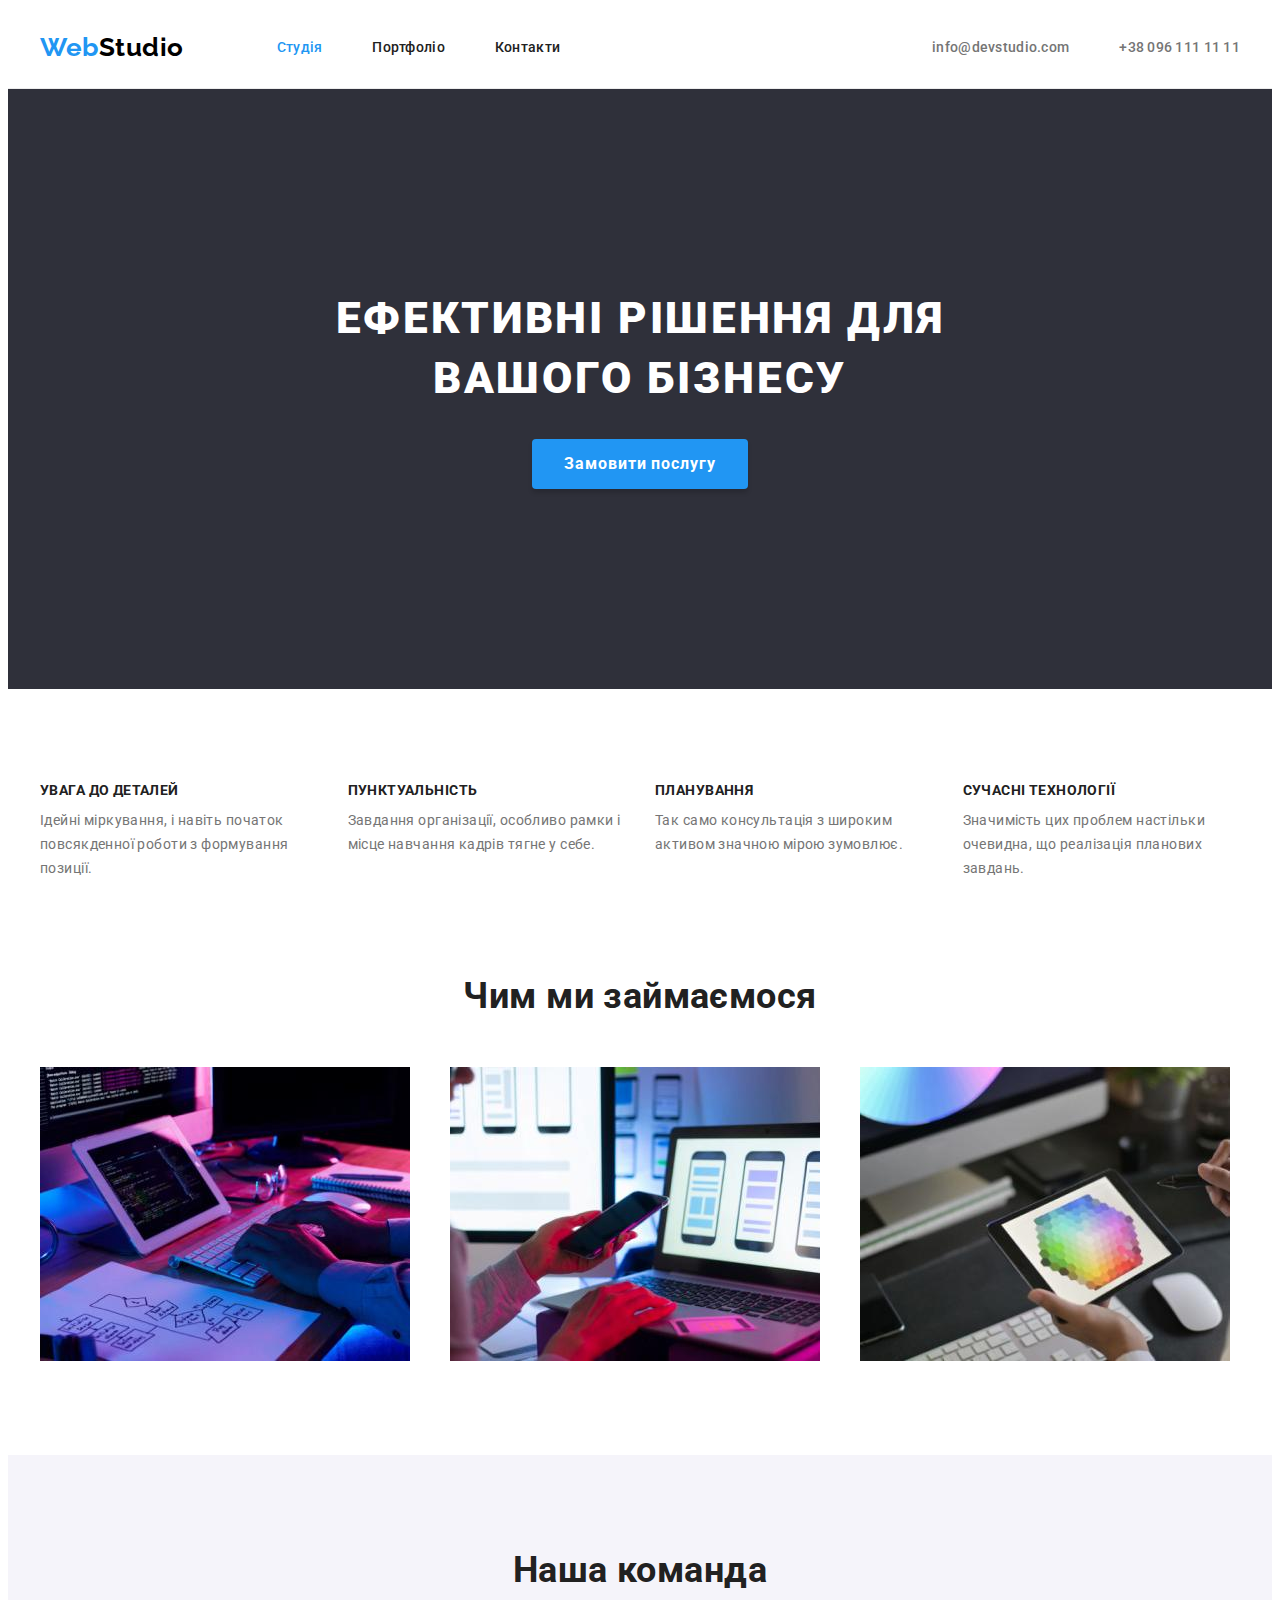
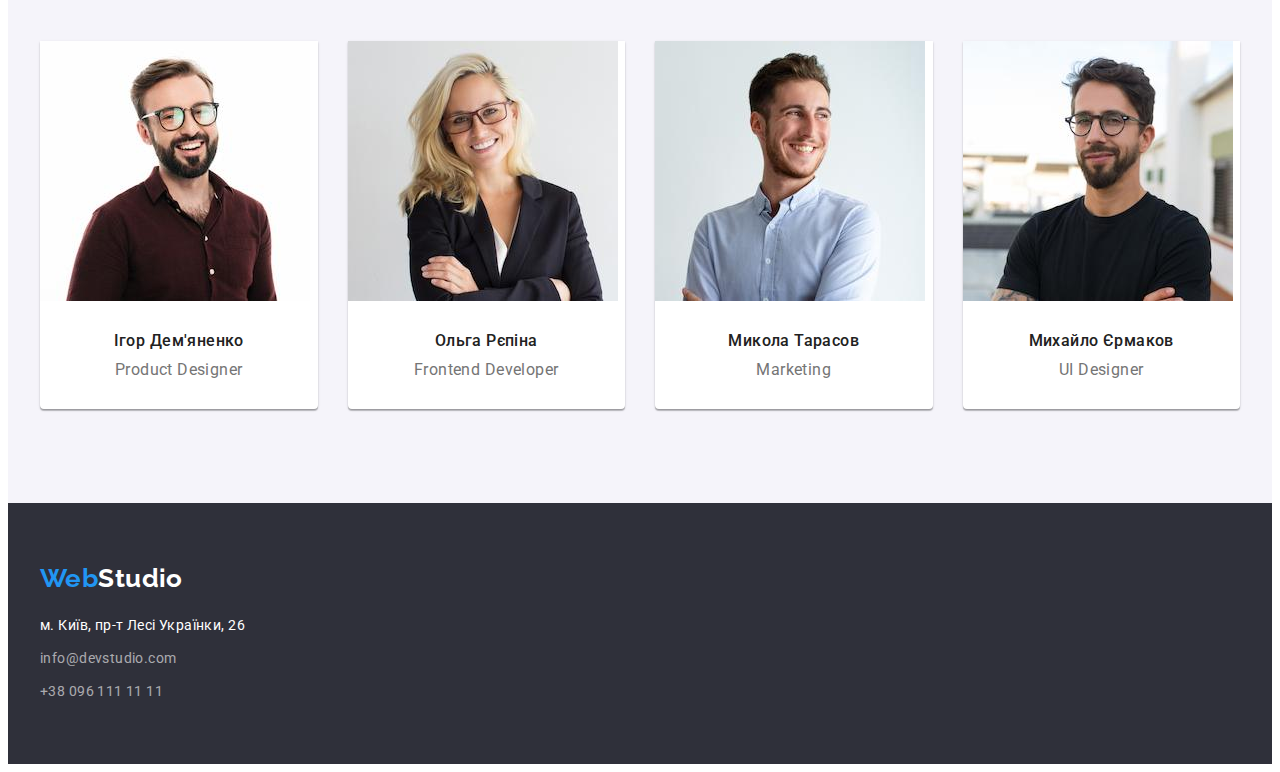
==== index.html @ b6e06bf9 "copy of hw-03" ====
<!DOCTYPE html>
<html lang="uk">
  <!-- МЕТАДАННІ -->
  <head>
    <meta charset="UTF-8" />
    <meta http-equiv="X-UA-Compatible" content="IE=edge" />
    <meta name="viewport" content="width=device-width, initial-scale=1.0" />
    <title lang="en">Webstudio</title>
    <link rel="preconnect" href="https://fonts.googleapis.com" />
    <link rel="preconnect" href="https://fonts.gstatic.com" crossorigin />
    <link
      href="https://fonts.googleapis.com/css2?family=Raleway:wght@700&family=Roboto:wght@400;500;700;900&display=swap"
      rel="stylesheet"
    />
    <link
      rel="stylesheet"
      href="https://cdnjs.cloudflare.com/ajax/libs/modern-normalize/1.1.0/modern-normalize.min.css"
      integrity="sha512-wpPYUAdjBVSE4KJnH1VR1HeZfpl1ub8YT/NKx4PuQ5NmX2tKuGu6U/JRp5y+Y8XG2tV+wKQpNHVUX03MfMFn9Q=="
      crossorigin="anonymous"
      referrerpolicy="no-referrer"
    />

    <link rel="stylesheet" href="./css/style.css" />
  </head>
  <!-- ТЕЛО -->
  <body>
    <!-- ШАПКА САЙТУ -->
    <header class="page-header">
      <!-- НАВИГАЦИЯ САЙТУ -->
      <div class="container box">
        <nav class="nav">
          <a href="./index.html" lang="en" class="link nav-logo"
            ><span class="accent">Web</span>Studio</a
          >
          <ul class="nav-link">
            <li class="item">
              <a href="./index.html" class="link nav-studio current">Студія</a>
            </li>
            <li class="item">
              <a href="./portfolio.html" class="link nav-portfolio"
                >Портфоліо</a
              >
            </li>
            <li class="item">
              <a href="#" class="link nav-contacts">Контакти</a>
            </li>
          </ul>
        </nav>
        <!--КОНТАКТИ-->
        <ul class="header-contacts">
          <li class="item">
            <a
              href="mailto:info@devstudio.com"
              lang="en"
              class="link header-mail"
              >info@devstudio.com</a
            >
          </li>
          <li class="item">
            <a href="tel:+380961111111" class="link header-tel"
              >+38 096 111 11 11</a
            >
          </li>
        </ul>
      </div>
    </header>
    <!-- MAIN -->
    <main class="mine-page">
      <!-- BANNER -->
      <section class="hero">
        <div class="container">
          <h1 class="banner-title">
            Ефективні рішення для <br />
            вашого бізнесу
          </h1>
          <button type="button" class="banner-button">Замовити послугу</button>
        </div>
      </section>

      <!-- ОСОБЛИВОСТІ -->
      <section class="key-features section">
        <!-- temporarily hidden -->

        <div class="container">
          <h2 class="visually-hidden">Особливості</h2>
          <ul class="list">
            <li class="key-features-list">
              <h3 class="key-features-titles">УВАГА ДО ДЕТАЛЕЙ</h3>
              <p class="key-features-text">
                Ідейні міркування, і навіть початок повсякденної роботи з
                формування позиції.
              </p>
            </li>
            <li class="key-features-list">
              <h3 class="key-features-titles">ПУНКТУАЛЬНІСТЬ</h3>
              <p class="key-features-text">
                Завдання організації, особливо рамки і місце навчання кадрів
                тягне у себе.
              </p>
            </li>
            <li class="key-features-list">
              <h3 class="key-features-titles">ПЛАНУВАННЯ</h3>
              <p class="key-features-text">
                Так само консультація з широким активом значною мірою зумовлює.
              </p>
            </li>
            <li class="key-features-list">
              <h3 class="key-features-titles">СУЧАСНІ ТЕХНОЛОГІЇ</h3>
              <p class="key-features-text">
                Значимість цих проблем настільки очевидна, що реалізація
                планових завдань.
              </p>
            </li>
          </ul>
        </div>
      </section>
      <!-- ЧТО ДЕЛАЕМ -->
      <section class="we-do">
        <div class="container">
          <h2 class="we-do-title">Чим ми займаємося</h2>
          <ul class="list">
            <li class="we-do-list">
              <img
                class="image"
                src="./img/service-web-development.jpg"
                alt="Продукція сайтов"
                width="370"
                height="294"
              />
            </li>
            <li class="we-do-list">
              <img
                class="image"
                src="./img/service-Adaptive-layout.jpg"
                alt="Адаптивна верстка"
                width="370"
                height="294"
              />
            </li>
            <li class="we-do-list">
              <img
                class="image"
                src="./img/service-design-solutions.jpg"
                alt="Дизанерські рішення"
                width="370"
                height="294"
              />
            </li>
          </ul>
        </div>
      </section>

      <!-- НАША КОМАНДА -->

      <section class="section our-team">
        <div class="container">
          <h2 class="our-team-title">Наша команда</h2>
          <ul class="members">
            <li class="list">
              <img
                class="image"
                src="./img/team-product-designer.jpg"
                alt="Дизайнер продукту"
                width="270"
                height="260"
              />
              <div class="description-image">
                <h3 class="employee-name">Ігор Дем'яненко</h3>
                <p lang="en" class="position">Product Designer</p>
              </div>
            </li>
            <li class="list">
              <img
                class="image"
                src="./img/team-frontend-developer.jpg"
                alt="Розробник інтерфейсу"
                width="270"
                height="260"
              />
              <div class="description-image">
                <h3 class="employee-name">Ольга Рєпіна</h3>
                <p lang="en" class="position">Frontend Developer</p>
              </div>
            </li>
            <li class="list">
              <img
                class="image"
                src="./img/team-marketing.jpg"
                alt="Маркетолог"
                width="270"
                height="260"
              />
              <div class="description-image">
                <h3 class="employee-name">Микола Тарасов</h3>
                <p lang="en" class="position">Marketing</p>
              </div>
            </li>
            <li class="list">
              <img
                class="image"
                src="./img/team-ui-designer.jpg"
                alt="Дизайнер інтерфейсу"
                width="270"
                height="260"
              />
              <div class="description-image">
                <h3 class="employee-name">Михайло Єрмаков</h3>
                <p lang="en" class="position">UI Designer</p>
              </div>
            </li>
          </ul>
        </div>
      </section>
    </main>

    <!-- ПІДВАЛ -->

    <footer class="page-footer">
      <!-- LOGO -->
      <div class="container">
        <a href="./index.html" lang="en" class="link footer-logo"
          ><span class="accent">Web</span>Studio</a
        >
        <!-- АДРЕС -->
        <address class="firm-address">
          <ul class="list">
            <li class="footer-link">
              <a
                href="https://goo.gl/maps/z1Q6Qn75EZwD1Re8A"
                class="link map-link"
                >м. Київ, пр-т Лесі Українки, 26</a
              >
            </li>
            <li class="footer-link">
              <a
                href="mailto:info@devstudio.com"
                lang="en"
                class="link footer-mail"
                >info@devstudio.com</a
              >
            </li>
            <li class="footer-link">
              <a href="tel:+380961111111" class="link footer-tel"
                >+38 096 111 11 11</a
              >
            </li>
          </ul>
        </address>
      </div>
    </footer>
  </body>
</html>
---- css/style.css ----
/* global variables */
:root {
    --primary-font-family: 'Roboto', sans-serif;
    --primary-color: #757575;
    --secondary-color: #212121;
    --accent-color: #2196F3;
    

}

            /* BODY */
body {
    font-family: var(--primary-font-family), -apple-system, BlinkMacSystemFont, avenir next, avenir, segoe ui, helvetica neue,  helvetica, Cantarell, Ubuntu, noto, arial, sans-serif;
    font-size: 14px;
    letter-spacing: 0.03em;
    color: var(--primary-color);
}

h1,
h2,
h3,
ul,
p {
  margin: 0;
  padding: 0;
}

.list,
.item {
    list-style-type: none;
    
}



.link {
    
    text-decoration: none;
   
}
.container {
    width: 1200px;
    padding-left: 15px;
    padding-right: 15px;
    margin-right: auto;
    margin-left: auto;
}
.section {
    padding-top: 94px;
    padding-bottom: 94px;
}
.image {
    display: block;
}

/* ШАПКА САЙТУ */
.page-header {
    display: block;
    align-items: center;
    border-bottom: 1px solid #ECECEC;
}
.box {
    display: flex;
    justify-content: center;
}

.nav {
    display: flex;
    align-items: center;
}
    
.nav-link {
    display: flex;
    padding: 0;
    margin-left: 93px; 
 }
  
.nav-link .item:not(:last-child) {
    margin-right: 50px;
}

.header-contacts {
    display: flex;
    margin-left: auto;   
}

.nav .link.nav-logo {
    display: block;
    padding-top: 24px;
    padding-bottom: 25px;
    
    font-family: 'Raleway', sans-serif;
    font-weight: 700;
    font-size: 26px;
    line-height: 1.2;
    color: #000000;
}
.nav .link,
.header-contacts .link {
    display: inline-block;
    padding-top: 32px;
    padding-bottom: 32px;

    font-weight: 500;
    line-height: 1.14;
    letter-spacing: 0.02em;
}
.nav .link {  
    color: var(--secondary-color);
   
}
 .header-contacts .link {

    color: var(--primary-color);
}

.header-contacts .item + .item {
    margin-left: 50px;;
}




/* ACCENT, HOVER, FOCUS of site */

.accent,
.current,
.nav .current,
.nav-studio:hover,
.nav-studio:focus,
.nav-portfolio:hover,
.nav-portfolio:focus,
.nav-contacts:hover,
.nav-contacts:focus,
.header-mail:hover,
.header-tel:hover,
.header-mail:focus,
.header-tel:focus,
.map-link:hover,
.map-link:focus,
.footer-mail:hover,
.footer-tel:hover,
.footer-mail:focus,
.footer-tel:focus {
   color: var(--accent-color);
}

.visually-hidden {
  position: absolute;
    white-space: nowrap;
    width: 1px;
    height: 1px;
    overflow: hidden;
    border: 0;
    padding: 0;
    clip: rect(0 0 0 0);
    clip-path: inset(50%);
    margin: -1px;
}

/* ПІДВАЛ САЙТУ */
.page-footer {
    display: flex;
    flex-direction: column;
    padding-top: 60px;
    padding-bottom: 60px;

    background-color: #2F303A;

}
.footer-logo {
    display: block;
    margin-bottom: 20px;

    font-family: 'Raleway', sans-serif;
    font-weight: 700;
    font-size: 26px;
    line-height: 1.2;
    color: #FFFFFF;
}
.firm-address {
    font-weight: 400;
    line-height: 1.71;
    font-style: normal;
}
.list .footer-link {
    margin: 0;
    padding: 0;

}
.list .footer-link:not(:first-child) {
    margin-top: 9px;
}
.map-link {
    color: #FFFFFF;
}
.footer-mail,
.footer-tel {
    color: rgba(255, 255, 255, 0.6);
}

/* BODY OF INDEX.HTML */

/* BANNER SECTION */
.hero {
    display: flex;
    padding-top: 200px;
    padding-bottom: 200px;
    background-color:  #2F303A;
}

.banner-title {
    margin-top: 0;
    margin-right: auto;
    margin-left: auto;
    margin-bottom: 30px;

    text-align: center;

    font-weight: 900;
    font-size: 44px;
    line-height: 1.36;
    letter-spacing: 0.06em;
    text-transform: uppercase;
    color: #FFFFFF;
}

.hero .banner-button {
    display: flex;
    width: 216px;
    height: 50px;
    justify-content: center;
    align-items: center;
    margin: auto;
    font-family: 'Roboto';
    font-style: normal;
    font-weight: 700;
    font-size: 16px;
    line-height: 1.88;
    letter-spacing: 0.06em;
    color: #FFFFFF;
    border: 1px solid transparent;
    box-shadow: 0px 4px 4px rgba(0, 0, 0, 0.15);
    border-radius: 4px;
    background-color: var(--accent-color);
    cursor: pointer;
}
.banner-button:hover,
.banner-button:focus {
    background-color: #188CE8;
    box-shadow: 0px 4px 4px rgba(0, 0, 0, 0.15);
    border-radius: 4px;

}


/* KEY-FEATURES SECTION */

.key-features .list {
    display: flex;
    gap: 30px;

}
.key-features-list {
    flex-basis: calc((100% - 3*30px)/4);
    /* margin-right: 30px; */
}
/* .key-features-list:nth-child(4n) {
    margin-right: 0; */

.key-features-list .key-features-titles {
    font-family: 'Roboto';
    font-weight: 700;
    font-style: normal;
    font-size: 14px;
    line-height: 1.14;
    text-transform: uppercase;
    color: var(--secondary-color);

}
.key-features-text {
    margin-top: 10px;
    font-weight: 400;
    line-height: 1.71;
}

/* WE-DO SECTION */

.we-do {
    padding-bottom: 94px;
}

.we-do-title {
    margin-bottom: 50px;

    font-weight: 700;
    font-size: 36px;
    line-height: 1.17;
    text-align: center;
    color: var(--secondary-color);

}
.we-do .list {
    display: flex;
    gap: 30px;

}
.we-do-list {
    flex-basis: calc((100% - 2*30px)/3);

}
/* .we-do-list:not(:first-child) {
    margin-left: 30px;
} */


/* OUR TEAM */

.our-team {
    background: #F5F4FA;
}
.our-team-title {
    margin-bottom: 50px;

    font-weight: 700;
    font-size: 36px;
    line-height: 1.17;
    text-align: center;
    color: var(--secondary-color);
}

.our-team .members {
    display: flex;
    gap: 30px;
    
}
.members .list {
   flex-basis: calc((100% - 90px)/4);

    background: #FFFFFF;

    box-shadow: 0px 1px 3px rgba(0, 0, 0, 0.12), 0px 1px 1px rgba(0, 0, 0, 0.14), 0px 2px 1px rgba(0, 0, 0, 0.2);
    border-radius: 0px 0px 4px 4px;

}
/* .members .list:not(:first-child) {
    margin-left: 30px; */

.description-image {
    display: flex;
    flex-direction: column;
    justify-content: center;
    align-items: center;
    padding-top: 30px;
    padding-bottom: 30px;

}
.employee-name {
    display: flex;

    margin-bottom: 10px;
    font-family: 'Roboto';
    font-style: normal;
    font-weight: 500;
    font-size: 16px;
    line-height: 1.19;
    text-align: center;
    color: var(--secondary-color);
}
.position {
    font-weight: 400;
    font-size: 16px;
    line-height: 1.19;
    text-align: center;
   
}

/* PORTFOLIO-PAGE */


/* BUTTONS */

.portfolio {

}
.portfolio-filter {
    display: flex;
    gap: 8px;
    justify-content: center;
    margin-bottom: 50px;    
    
}

.list.filter [type="button"] {

    padding: 6px 22px;

    font-family: inherit;
    font-weight: 500;
    font-size: 16px;
    line-height: 1.63;
    text-align: center;
    color: var(--secondary-color);
    background: #F5F4FA;
    border-color: transparent;
    border-radius: 4px;

}
.list.filter [type="button"]:hover,
.list.filter [type="button"]:focus {
    background: #2196F3;
    box-shadow: 0px 3px 1px rgba(0, 0, 0, 0.1), 0px 1px 2px rgba(0, 0, 0, 0.08), 0px 2px 2px rgba(0, 0, 0, 0.12);
    border-radius: 4px;
}
/* .portfolio-filter .list:not(:first-child) {
    margin-left: 8px; 

}*/


/* WORK DESCRIPTION */
.work-examples {
    display: flex;
    flex-wrap: wrap;
    gap: 30px; /* Свойство gap CSS задаёт отступы между столбцами и строками, а не вдоль края контейнера сетки. Является сокращением для свойств row-gap и column-gap.*/
   
}
.work-list {
    display: flex;
    flex-basis: calc((100% - 2*30px)/3);

     /* 3 столбца и 2 отступа по 30px */

/*   
    margin-top: 0;
    margin-right: 30px;
    margin-bottom: 30px;
    margin-left: 0; 
    padding: 0;*/

}
/* .work-list:nth-last-child(-n+3) {
    margin-bottom: 0;
}
.work-list:nth-child(3n) {
    margin-right: 0;
} */


.work-list-border {
    margin: 0;
    padding: 20px 24px;
    
    border-top: 0;
    border-right: 1px solid #EEEEEE;
    border-bottom: 1px solid #EEEEEE;
    border-left: 1px solid #EEEEEE;
}

.work-list .link {
    display: flex;
    flex-direction: column;

}

.work-list-title {
    margin: 0;
    padding: 0;


    font-size: 18px;
    line-height: 2;
    letter-spacing: 0.06em;
    text-align: left;
    color: var(--secondary-color);
}
.work-list-description {
    padding: 0;
    margin-top: 8px;
    margin-right: 0;
    margin-bottom: 0;
    margin-left: 0;
    font-weight: 400;
    font-size: 16px;
    line-height: 1.88;
    text-align: left;
    color: var(--primary-color);
    
}
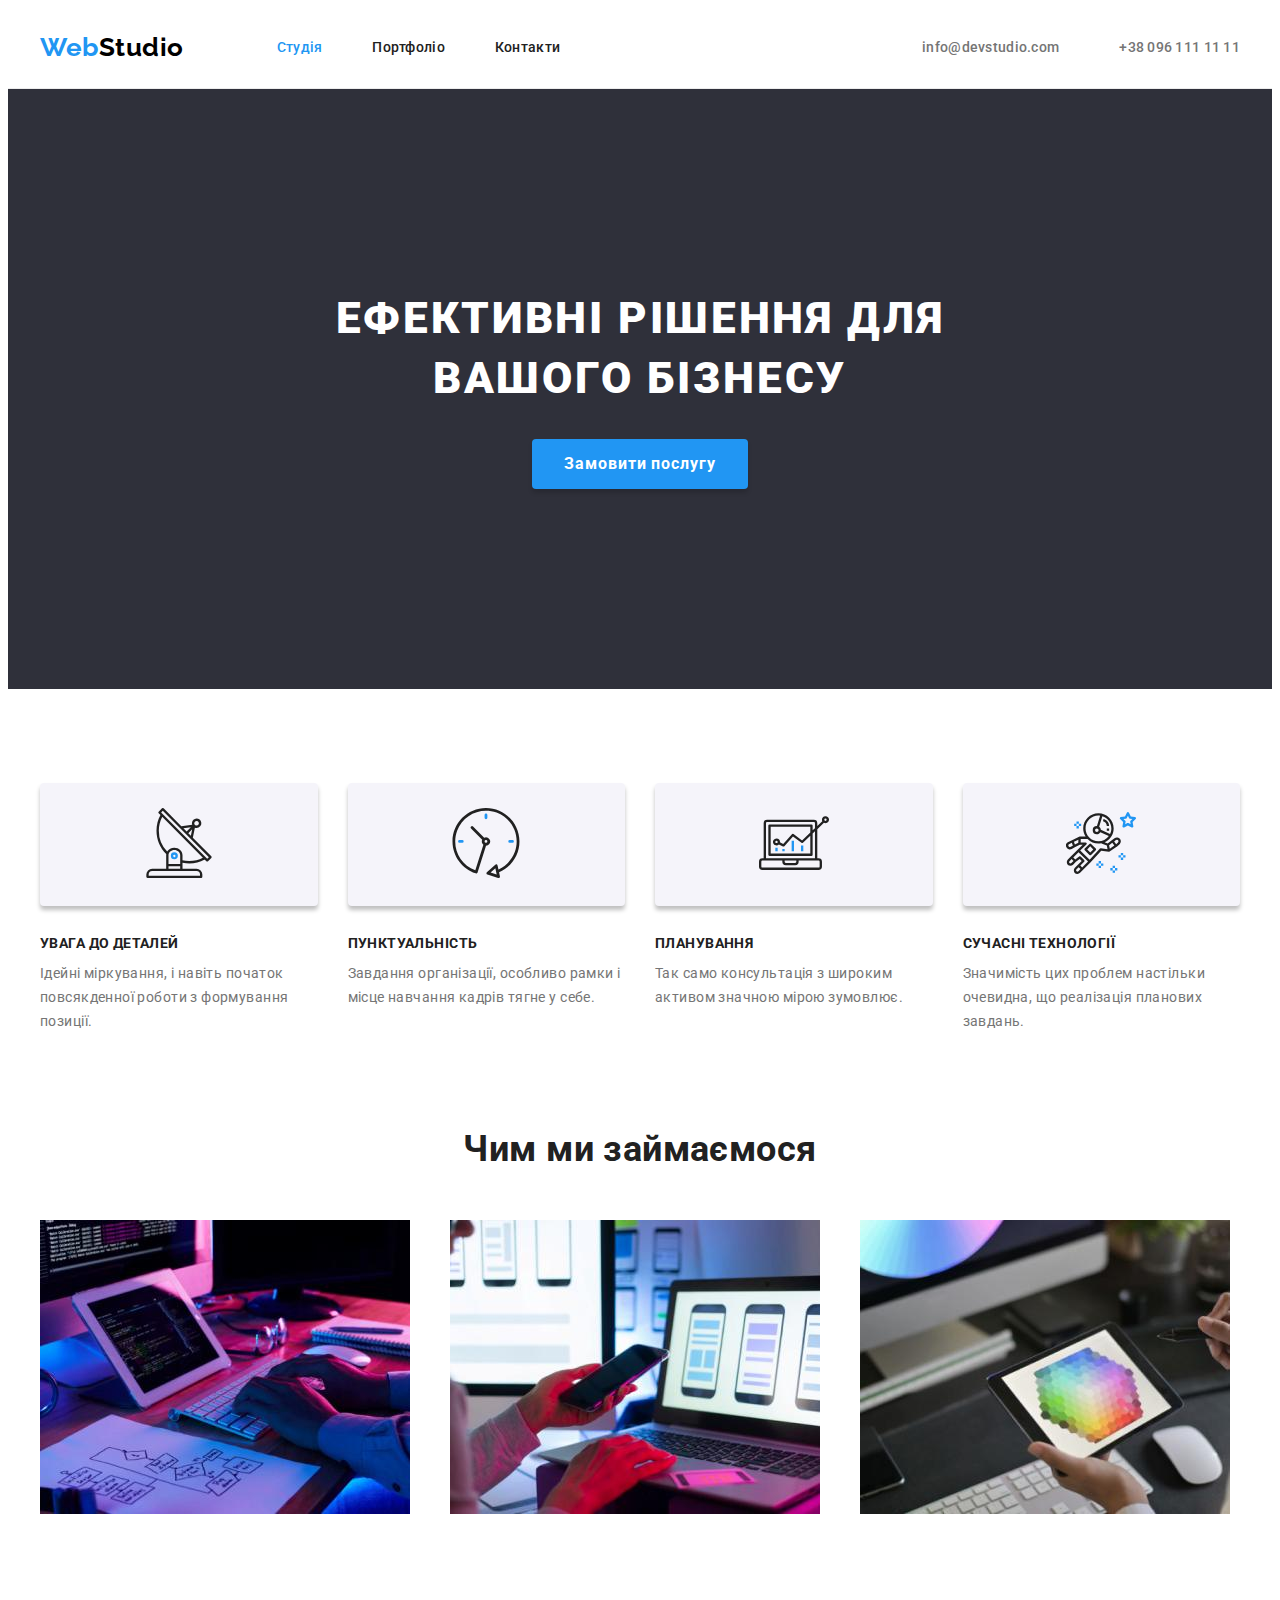
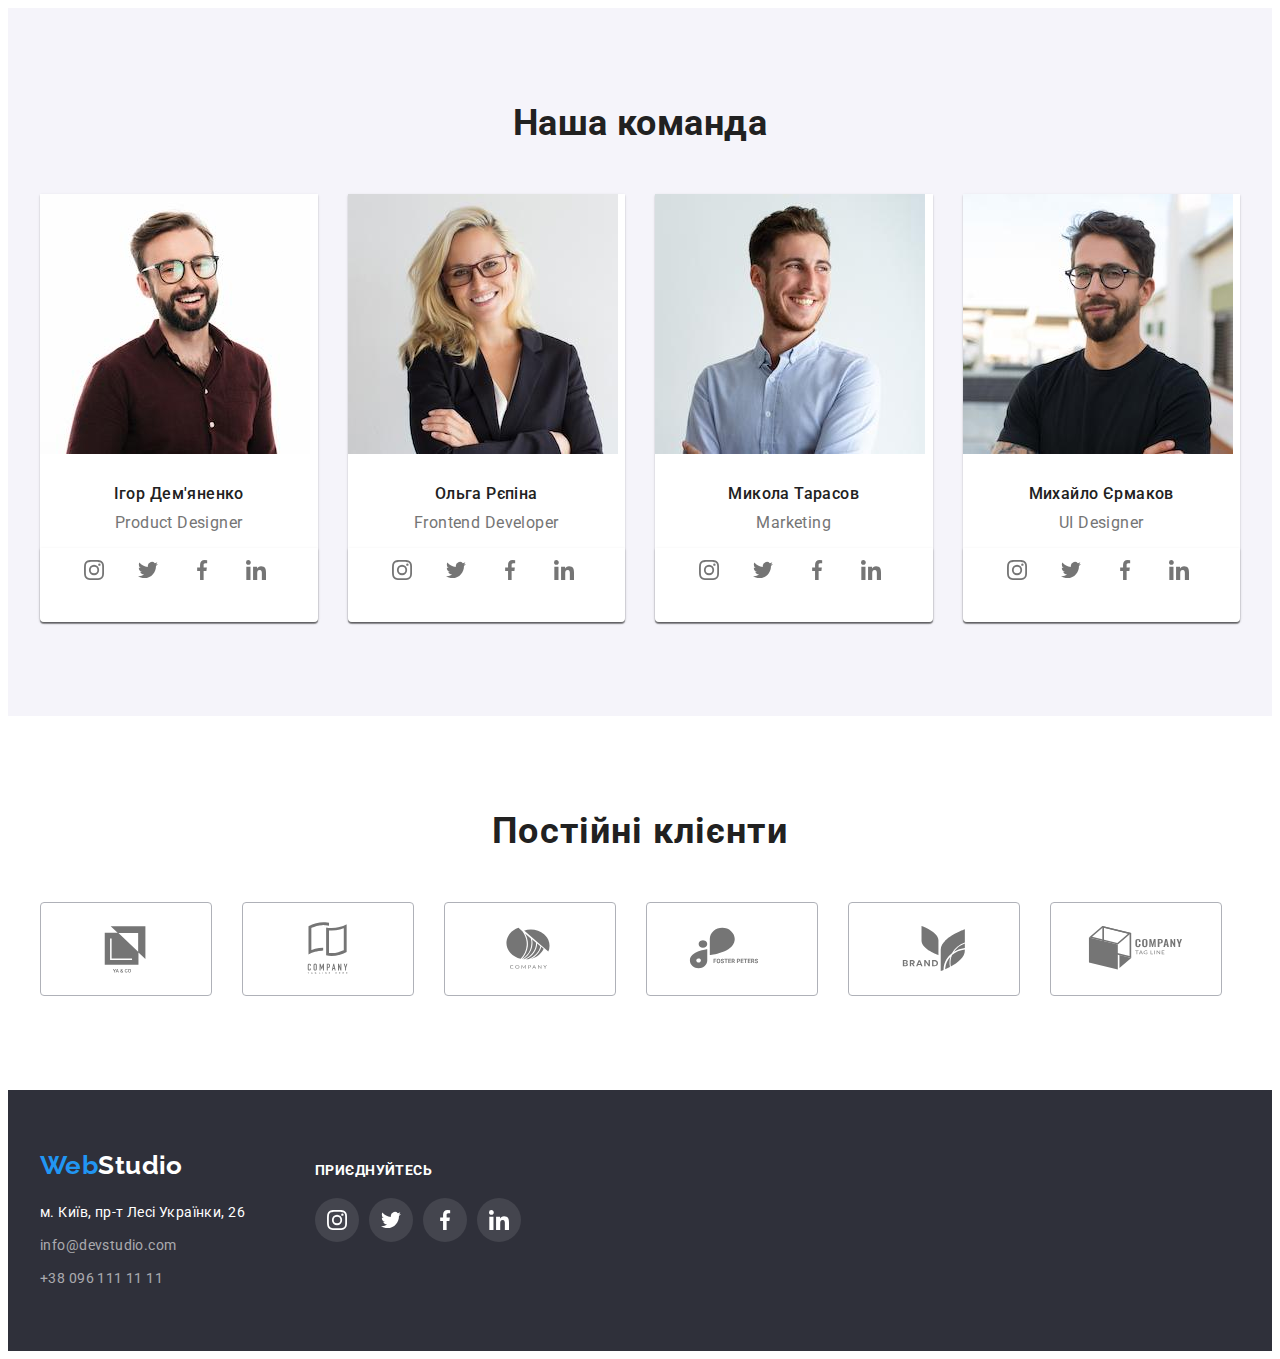
==== commit 6cdd8361: "add svg to index.html" ====
--- a/index.html
+++ b/index.html
@@ -1,252 +1,454 @@
 <!DOCTYPE html>
 <html lang="uk">
-  <!-- МЕТАДАННІ -->
-  <head>
-    <meta charset="UTF-8" />
-    <meta http-equiv="X-UA-Compatible" content="IE=edge" />
-    <meta name="viewport" content="width=device-width, initial-scale=1.0" />
-    <title lang="en">Webstudio</title>
-    <link rel="preconnect" href="https://fonts.googleapis.com" />
-    <link rel="preconnect" href="https://fonts.gstatic.com" crossorigin />
-    <link
-      href="https://fonts.googleapis.com/css2?family=Raleway:wght@700&family=Roboto:wght@400;500;700;900&display=swap"
-      rel="stylesheet"
-    />
-    <link
-      rel="stylesheet"
-      href="https://cdnjs.cloudflare.com/ajax/libs/modern-normalize/1.1.0/modern-normalize.min.css"
-      integrity="sha512-wpPYUAdjBVSE4KJnH1VR1HeZfpl1ub8YT/NKx4PuQ5NmX2tKuGu6U/JRp5y+Y8XG2tV+wKQpNHVUX03MfMFn9Q=="
-      crossorigin="anonymous"
-      referrerpolicy="no-referrer"
-    />
-
-    <link rel="stylesheet" href="./css/style.css" />
-  </head>
-  <!-- ТЕЛО -->
-  <body>
-    <!-- ШАПКА САЙТУ -->
-    <header class="page-header">
-      <!-- НАВИГАЦИЯ САЙТУ -->
-      <div class="container box">
-        <nav class="nav">
-          <a href="./index.html" lang="en" class="link nav-logo"
-            ><span class="accent">Web</span>Studio</a
-          >
-          <ul class="nav-link">
-            <li class="item">
-              <a href="./index.html" class="link nav-studio current">Студія</a>
-            </li>
-            <li class="item">
-              <a href="./portfolio.html" class="link nav-portfolio"
-                >Портфоліо</a
-              >
-            </li>
-            <li class="item">
-              <a href="#" class="link nav-contacts">Контакти</a>
-            </li>
-          </ul>
-        </nav>
-        <!--КОНТАКТИ-->
-        <ul class="header-contacts">
+<!-- МЕТАДАННІ -->
+
+<head>
+  <meta charset="UTF-8" />
+  <meta http-equiv="X-UA-Compatible" content="IE=edge" />
+  <meta name="viewport" content="width=device-width, initial-scale=1.0" />
+  <title lang="en">Webstudio</title>
+  <link rel="preconnect" href="https://fonts.googleapis.com" />
+  <link rel="preconnect" href="https://fonts.gstatic.com" crossorigin />
+  <link href="https://fonts.googleapis.com/css2?family=Raleway:wght@700&family=Roboto:wght@400;500;700;900&display=swap"
+    rel="stylesheet" />
+  <link rel="stylesheet" href="https://cdnjs.cloudflare.com/ajax/libs/modern-normalize/1.1.0/modern-normalize.min.css"
+    integrity="sha512-wpPYUAdjBVSE4KJnH1VR1HeZfpl1ub8YT/NKx4PuQ5NmX2tKuGu6U/JRp5y+Y8XG2tV+wKQpNHVUX03MfMFn9Q=="
+    crossorigin="anonymous" referrerpolicy="no-referrer" />
+
+  <link rel="stylesheet" href="./css/style.css" />
+</head>
+<!-- ТЕЛО -->
+
+<body>
+  <!-- ШАПКА САЙТУ -->
+  <header class="page-header">
+    <!-- НАВИГАЦИЯ САЙТУ -->
+    <div class="container box">
+      <nav class="nav">
+        <a href="./index.html" lang="en" class="link nav-logo"><span class="accent">Web</span>Studio</a>
+        <ul class="nav-link">
           <li class="item">
-            <a
-              href="mailto:info@devstudio.com"
-              lang="en"
-              class="link header-mail"
-              >info@devstudio.com</a
-            >
+            <a href="./index.html" class="link nav-studio current">Студія</a>
           </li>
           <li class="item">
-            <a href="tel:+380961111111" class="link header-tel"
-              >+38 096 111 11 11</a
-            >
+            <a href="./portfolio.html" class="link nav-portfolio">Портфоліо</a>
+          </li>
+          <li class="item">
+            <a href="#" class="link nav-contacts">Контакти</a>
           </li>
         </ul>
-      </div>
-    </header>
-    <!-- MAIN -->
-    <main class="mine-page">
-      <!-- BANNER -->
-      <section class="hero">
-        <div class="container">
-          <h1 class="banner-title">
-            Ефективні рішення для <br />
-            вашого бізнесу
-          </h1>
-          <button type="button" class="banner-button">Замовити послугу</button>
-        </div>
-      </section>
-
-      <!-- ОСОБЛИВОСТІ -->
-      <section class="key-features section">
-        <!-- temporarily hidden -->
-
-        <div class="container">
-          <h2 class="visually-hidden">Особливості</h2>
-          <ul class="list">
-            <li class="key-features-list">
-              <h3 class="key-features-titles">УВАГА ДО ДЕТАЛЕЙ</h3>
-              <p class="key-features-text">
-                Ідейні міркування, і навіть початок повсякденної роботи з
-                формування позиції.
-              </p>
-            </li>
-            <li class="key-features-list">
-              <h3 class="key-features-titles">ПУНКТУАЛЬНІСТЬ</h3>
-              <p class="key-features-text">
-                Завдання організації, особливо рамки і місце навчання кадрів
-                тягне у себе.
-              </p>
-            </li>
-            <li class="key-features-list">
-              <h3 class="key-features-titles">ПЛАНУВАННЯ</h3>
-              <p class="key-features-text">
-                Так само консультація з широким активом значною мірою зумовлює.
-              </p>
-            </li>
-            <li class="key-features-list">
-              <h3 class="key-features-titles">СУЧАСНІ ТЕХНОЛОГІЇ</h3>
-              <p class="key-features-text">
-                Значимість цих проблем настільки очевидна, що реалізація
-                планових завдань.
-              </p>
-            </li>
-          </ul>
-        </div>
-      </section>
-      <!-- ЧТО ДЕЛАЕМ -->
-      <section class="we-do">
-        <div class="container">
-          <h2 class="we-do-title">Чим ми займаємося</h2>
-          <ul class="list">
-            <li class="we-do-list">
-              <img
-                class="image"
-                src="./img/service-web-development.jpg"
-                alt="Продукція сайтов"
-                width="370"
-                height="294"
-              />
-            </li>
-            <li class="we-do-list">
-              <img
-                class="image"
-                src="./img/service-Adaptive-layout.jpg"
-                alt="Адаптивна верстка"
-                width="370"
-                height="294"
-              />
-            </li>
-            <li class="we-do-list">
-              <img
-                class="image"
-                src="./img/service-design-solutions.jpg"
-                alt="Дизанерські рішення"
-                width="370"
-                height="294"
-              />
-            </li>
-          </ul>
-        </div>
-      </section>
-
-      <!-- НАША КОМАНДА -->
-
-      <section class="section our-team">
-        <div class="container">
-          <h2 class="our-team-title">Наша команда</h2>
-          <ul class="members">
-            <li class="list">
-              <img
-                class="image"
-                src="./img/team-product-designer.jpg"
-                alt="Дизайнер продукту"
-                width="270"
-                height="260"
-              />
-              <div class="description-image">
-                <h3 class="employee-name">Ігор Дем'яненко</h3>
-                <p lang="en" class="position">Product Designer</p>
-              </div>
-            </li>
-            <li class="list">
-              <img
-                class="image"
-                src="./img/team-frontend-developer.jpg"
-                alt="Розробник інтерфейсу"
-                width="270"
-                height="260"
-              />
-              <div class="description-image">
-                <h3 class="employee-name">Ольга Рєпіна</h3>
-                <p lang="en" class="position">Frontend Developer</p>
-              </div>
-            </li>
-            <li class="list">
-              <img
-                class="image"
-                src="./img/team-marketing.jpg"
-                alt="Маркетолог"
-                width="270"
-                height="260"
-              />
-              <div class="description-image">
-                <h3 class="employee-name">Микола Тарасов</h3>
-                <p lang="en" class="position">Marketing</p>
-              </div>
-            </li>
-            <li class="list">
-              <img
-                class="image"
-                src="./img/team-ui-designer.jpg"
-                alt="Дизайнер інтерфейсу"
-                width="270"
-                height="260"
-              />
-              <div class="description-image">
-                <h3 class="employee-name">Михайло Єрмаков</h3>
-                <p lang="en" class="position">UI Designer</p>
-              </div>
-            </li>
-          </ul>
-        </div>
-      </section>
-    </main>
-
-    <!-- ПІДВАЛ -->
-
-    <footer class="page-footer">
-      <!-- LOGO -->
+      </nav>
+      <!--КОНТАКТИ-->
+      <ul class="header-contacts">
+        <li class="item">
+          <a href="mailto:info@devstudio.com" lang="en" class="link header-mail">
+
+            <div class="header-envelope">
+              <svg class="icon" xmlns="http://www.w3.org/2000/svg" viewBox="0 0 32 32">
+
+                <use href="./img/symbol-defs.svg#icon-envelope"></use>
+              </svg>
+            </div>
+
+            info@devstudio.com
+          </a>
+        </li>
+        <li class="item">
+
+          <a href="tel:+380961111111" class="link header-tel">
+
+            <div class="header-smartphone">
+              <svg class="icon" xmlns="http://www.w3.org/2000/svg" viewBox="0 0 32 32">
+                <use href="./img/symbol-defs.svg#icon-smartphone"></use>
+              </svg>
+            </div>
+
+            +38 096 111 11 11
+          </a>
+
+        </li>
+      </ul>
+    </div>
+  </header>
+  <!-- MAIN -->
+  <main class="mine-page">
+    <!-- BANNER -->
+    <section class="hero">
       <div class="container">
-        <a href="./index.html" lang="en" class="link footer-logo"
-          ><span class="accent">Web</span>Studio</a
-        >
+        <h1 class="banner-title">
+          Ефективні рішення для <br />
+          вашого бізнесу
+        </h1>
+        <button type="button" class="banner-button">Замовити послугу</button>
+      </div>
+    </section>
+
+    <!-- ОСОБЛИВОСТІ -->
+    <section class="key-features section">
+      <div class="container">
+        <h2 class="visually-hidden">Особливості</h2>
+        <ul class="list">
+          <li class="key-features-list">
+            <div class="icon-featers">
+              <svg class="icon" viewBox="0" xmlns="http://www.w3.org/2000/svg" viewBox="0 0 32 32" width="70"
+                height="70">
+                <use href="./img/symbol-defs.svg#icon-antenna"></use>
+              </svg>
+            </div>
+            <h3 class="key-features-titles">УВАГА ДО ДЕТАЛЕЙ</h3>
+            <p class="key-features-text">
+              Ідейні міркування, і навіть початок повсякденної роботи з
+              формування позиції.
+            </p>
+          </li>
+          <li class="key-features-list">
+            <div class="icon-featers">
+              <svg class="icon" viewBox="0" xmlns="http://www.w3.org/2000/svg" viewBox="0 0 32 32" width="70"
+                height="70">
+                <use href="./img/symbol-defs.svg#icon-clock"></use>
+              </svg>
+            </div>
+            <h3 class="key-features-titles">ПУНКТУАЛЬНІСТЬ</h3>
+            <p class="key-features-text">
+              Завдання організації, особливо рамки і місце навчання кадрів
+              тягне у себе.
+            </p>
+          </li>
+          <li class="key-features-list">
+            <div class="icon-featers">
+              <svg class="icon" viewBox="0" xmlns="http://www.w3.org/2000/svg" viewBox="0 0 32 32" width="70"
+                height="70">
+                <use href="./img/symbol-defs.svg#icon-diagram"></use>
+              </svg>
+            </div>
+            <h3 class="key-features-titles">ПЛАНУВАННЯ</h3>
+            <p class="key-features-text">
+              Так само консультація з широким активом значною мірою зумовлює.
+            </p>
+          </li>
+          <li class="key-features-list">
+            <div class="icon-featers">
+              <svg class="icon" viewBox="0" xmlns="http://www.w3.org/2000/svg" viewBox="0 0 32 32" width="70"
+                height="70">
+                <use href="./img/symbol-defs.svg#icon-astronaut"></use>
+              </svg>
+            </div>
+            <h3 class="key-features-titles">СУЧАСНІ ТЕХНОЛОГІЇ</h3>
+            <p class="key-features-text">
+              Значимість цих проблем настільки очевидна, що реалізація
+              планових завдань.
+            </p>
+          </li>
+        </ul>
+      </div>
+    </section>
+    <!-- ЧТО ДЕЛАЕМ -->
+    <section class="we-do">
+      <div class="container">
+        <h2 class="we-do-title">Чим ми займаємося</h2>
+        <ul class="list">
+          <li class="we-do-list">
+            <img class="image" src="./img/service-web-development.jpg" alt="Продукція сайтов" width="370"
+              height="294" />
+          </li>
+          <li class="we-do-list">
+            <img class="image" src="./img/service-Adaptive-layout.jpg" alt="Адаптивна верстка" width="370"
+              height="294" />
+          </li>
+          <li class="we-do-list">
+            <img class="image" src="./img/service-design-solutions.jpg" alt="Дизанерські рішення" width="370"
+              height="294" />
+          </li>
+        </ul>
+      </div>
+    </section>
+
+    <!-- НАША КОМАНДА -->
+
+    <section class="section our-team">
+      <div class="container">
+        <h2 class="our-team-title">Наша команда</h2>
+        <ul class="members">
+          <li class="list">
+            <img class="image" src="./img/team-product-designer.jpg" alt="Дизайнер продукту" width="270" height="260" />
+            <div class="description-image">
+              <h3 class="employee-name">Ігор Дем'яненко</h3>
+              <p lang="en" class="position">Product Designer</p>
+            </div>
+
+            <ul class="icon list">
+              <li>
+                <div class="icon-socialnet">
+                  <svg class="icon" xmlns="http://www.w3.org/2000/svg" viewBox="0 0 32 32">
+                    <use href="./img/symbol-defs.svg#icon-instagram"></use>
+                  </svg>
+                </div>
+              </li>
+              <li>
+                <div class="icon-socialnet">
+                  <svg class="icon" xmlns="http://www.w3.org/2000/svg" viewBox="0 0 32 32">
+                    <use href="./img/symbol-defs.svg#icon-twitter"></use>
+                  </svg>
+                </div>
+              </li>
+              <li>
+                <div class="icon-socialnet">
+                  <svg class="icon" xmlns="http://www.w3.org/2000/svg" viewBox="0 0 32 32">
+                    <use href="./img/symbol-defs.svg#icon-facebook"></use>
+                  </svg>
+                </div>
+              </li>
+              <li>
+                <div class="icon-socialnet">
+                  <svg class="icon" xmlns="http://www.w3.org/2000/svg" viewBox="0 0 32 32">
+                    <use href="./img/symbol-defs.svg#icon-linkedin"></use>
+                  </svg>
+                </div>
+              </li>
+            </ul>
+
+
+          </li>
+          <li class="list">
+            <img class="image" src="./img/team-frontend-developer.jpg" alt="Розробник інтерфейсу" width="270"
+              height="260" />
+            <div class="description-image">
+              <h3 class="employee-name">Ольга Рєпіна</h3>
+              <p lang="en" class="position">Frontend Developer</p>
+            </div>
+
+            <ul class="icon list">
+              <li>
+                <div class="icon-socialnet">
+                  <svg class="icon" xmlns="http://www.w3.org/2000/svg" viewBox="0 0 32 32">
+                    <use href="./img/symbol-defs.svg#icon-instagram"></use>
+                  </svg>
+                </div>
+              </li>
+              <li>
+                <div class="icon-socialnet">
+                  <svg class="icon" xmlns="http://www.w3.org/2000/svg" viewBox="0 0 32 32">
+                    <use href="./img/symbol-defs.svg#icon-twitter"></use>
+                  </svg>
+                </div>
+              </li>
+              <li>
+                <div class="icon-socialnet">
+                  <svg class="icon" xmlns="http://www.w3.org/2000/svg" viewBox="0 0 32 32">
+                    <use href="./img/symbol-defs.svg#icon-facebook"></use>
+                  </svg>
+                </div>
+              </li>
+              <li>
+                <div class="icon-socialnet">
+                  <svg class="icon" xmlns="http://www.w3.org/2000/svg" viewBox="0 0 32 32">
+                    <use href="./img/symbol-defs.svg#icon-linkedin"></use>
+                  </svg>
+                </div>
+              </li>
+            </ul>
+
+          </li>
+          <li class="list">
+            <img class="image" src="./img/team-marketing.jpg" alt="Маркетолог" width="270" height="260" />
+            <div class="description-image">
+              <h3 class="employee-name">Микола Тарасов</h3>
+              <p lang="en" class="position">Marketing</p>
+            </div>
+
+            <ul class="icon list">
+              <li>
+                <div class="icon-socialnet">
+                  <svg class="icon" xmlns="http://www.w3.org/2000/svg" viewBox="0 0 32 32">
+                    <use href="./img/symbol-defs.svg#icon-instagram"></use>
+                  </svg>
+                </div>
+              </li>
+              <li>
+                <div class="icon-socialnet">
+                  <svg class="icon" xmlns="http://www.w3.org/2000/svg" viewBox="0 0 32 32">
+                    <use href="./img/symbol-defs.svg#icon-twitter"></use>
+                  </svg>
+                </div>
+              </li>
+              <li>
+                <div class="icon-socialnet">
+                  <svg class="icon" xmlns="http://www.w3.org/2000/svg" viewBox="0 0 32 32">
+                    <use href="./img/symbol-defs.svg#icon-facebook"></use>
+                  </svg>
+                </div>
+              </li>
+              <li>
+                <div class="icon-socialnet">
+                  <svg class="icon" xmlns="http://www.w3.org/2000/svg" viewBox="0 0 32 32">
+                    <use href="./img/symbol-defs.svg#icon-linkedin"></use>
+                  </svg>
+                </div>
+              </li>
+            </ul>
+
+
+          </li>
+          <li class="list">
+            <img class="image" src="./img/team-ui-designer.jpg" alt="Дизайнер інтерфейсу" width="270" height="260" />
+            <div class="description-image">
+              <h3 class="employee-name">Михайло Єрмаков</h3>
+              <p lang="en" class="position">UI Designer</p>
+            </div>
+
+            <ul class="icon list">
+              <li>
+                <div class="icon-socialnet">
+                  <svg class="icon" xmlns="http://www.w3.org/2000/svg" viewBox="0 0 32 32">
+                    <use href="./img/symbol-defs.svg#icon-instagram"></use>
+                  </svg>
+                </div>
+              </li>
+              <li>
+                <div class="icon-socialnet">
+                  <svg class="icon" xmlns="http://www.w3.org/2000/svg" viewBox="0 0 32 32">
+                    <use href="./img/symbol-defs.svg#icon-twitter"></use>
+                  </svg>
+                </div>
+              </li>
+              <li>
+                <div class="icon-socialnet">
+                  <svg class="icon" xmlns="http://www.w3.org/2000/svg" viewBox="0 0 32 32">
+                    <use href="./img/symbol-defs.svg#icon-facebook"></use>
+                  </svg>
+                </div>
+              </li>
+              <li>
+                <div class="icon-socialnet">
+                  <svg class="icon" xmlns="http://www.w3.org/2000/svg" viewBox="0 0 32 32">
+                    <use href="./img/symbol-defs.svg#icon-linkedin"></use>
+                  </svg>
+                </div>
+              </li>
+            </ul>
+
+
+          </li>
+        </ul>
+      </div>
+    </section>
+    <!-- Постійні клієнти -->
+
+    <section class="frequent-customers section">
+      
+
+      <div class="container">
+        <h2 class="frequent-customers-title">Постійні клієнти</h2>
+        <ul class="icon list">
+          <li><a href="">
+            <div class="icon-box">
+              <svg class="icon" viewBox="0" xmlns="http://www.w3.org/2000/svg" viewBox="0 0 32 32">
+                <use href="./img/symbol-defs.svg#icon-logo1"></use>
+              </svg>
+            </div>
+          </a></li>
+          <li><a href="">
+            <div class="icon-box">
+              <svg class="icon" viewBox="0" xmlns="http://www.w3.org/2000/svg" viewBox="0 0 32 32">
+                <use href="./img/symbol-defs.svg#icon-logo2"></use>
+              </svg>
+            </div>
+          </a></li>
+          <li><a href="">
+            <div class="icon-box">
+              <svg class="icon" viewBox="0" xmlns="http://www.w3.org/2000/svg" viewBox="0 0 32 32">
+                <use href="./img/symbol-defs.svg#icon-logo3"></use>
+              </svg>
+            </div>
+          </a></li>
+          <li><a href="">
+            <div class="icon-box">
+              <svg class="icon" viewBox="0" xmlns="http://www.w3.org/2000/svg" viewBox="0 0 32 32">
+                <use href="./img/symbol-defs.svg#icon-logo4"></use>
+              </svg>
+            </div>
+          </a></li>
+          <li><a href="">
+            <div class="icon-box">
+              <svg class="icon" viewBox="0" xmlns="http://www.w3.org/2000/svg" viewBox="0 0 32 32">
+                <use href="./img/symbol-defs.svg#icon-logo5"></use>
+              </svg>
+            </div>
+          </a></li>
+          <li><a href="">
+            <div class="icon-box">
+              <svg class="icon" viewBox="0" xmlns="http://www.w3.org/2000/svg" viewBox="0 0 32 32">
+                <use href="./img/symbol-defs.svg#icon-logo6"></use>
+              </svg>
+            </div>
+          </a></li>
+        </ul>
+      </div>
+    </section>
+  </main>
+
+  <!-- ПІДВАЛ -->
+
+  <footer class="page-footer">
+    <!-- LOGO -->
+    <div class="container footer-box">
+      <div class="footer-section1">
+        <a href="./index.html" lang="en" class="link footer-logo"><span class="accent">Web</span>Studio</a>
         <!-- АДРЕС -->
         <address class="firm-address">
           <ul class="list">
             <li class="footer-link">
-              <a
-                href="https://goo.gl/maps/z1Q6Qn75EZwD1Re8A"
-                class="link map-link"
-                >м. Київ, пр-т Лесі Українки, 26</a
-              >
+              <a href="https://goo.gl/maps/z1Q6Qn75EZwD1Re8A" class="link map-link">м. Київ, пр-т Лесі Українки, 26</a>
             </li>
             <li class="footer-link">
-              <a
-                href="mailto:info@devstudio.com"
-                lang="en"
-                class="link footer-mail"
-                >info@devstudio.com</a
-              >
+              <a href="mailto:info@devstudio.com" lang="en" class="link footer-mail">info@devstudio.com</a>
             </li>
             <li class="footer-link">
-              <a href="tel:+380961111111" class="link footer-tel"
-                >+38 096 111 11 11</a
-              >
+              <a href="tel:+380961111111" class="link footer-tel">+38 096 111 11 11</a>
             </li>
           </ul>
         </address>
       </div>
-    </footer>
-  </body>
-</html>
+    
+    <div class="footer-section2">
+      <section class="join">
+        <h2 class="join-title">приєднуйтесь</h2>
+        <ul class="icon list">
+                <li>
+                  <div class="icon-socialnet">
+                    <svg class="icon" xmlns="http://www.w3.org/2000/svg" viewBox="0 0 32 32">
+                      <use href="./img/symbol-defs.svg#icon-instagram"></use>
+                    </svg>
+                  </div>
+                </li>
+                <li>
+                  <div class="icon-socialnet">
+                    <svg class="icon" xmlns="http://www.w3.org/2000/svg" viewBox="0 0 32 32">
+                      <use href="./img/symbol-defs.svg#icon-twitter"></use>
+                    </svg>
+                  </div>
+                </li>
+                <li>
+                  <div class="icon-socialnet">
+                    <svg class="icon" xmlns="http://www.w3.org/2000/svg" viewBox="0 0 32 32">
+                      <use href="./img/symbol-defs.svg#icon-facebook"></use>
+                    </svg>
+                  </div>
+                </li>
+                <li>
+                  <div class="icon-socialnet">
+                    <svg class="icon" xmlns="http://www.w3.org/2000/svg" viewBox="0 0 32 32">
+                      <use href="./img/symbol-defs.svg#icon-linkedin"></use>
+                    </svg>
+                  </div>
+                </li>
+              </ul>
+      </section>
+    </div>
+    </div>
+    
+  </footer>
+  
+</body>
+
+</html>--- a/css/style.css
+++ b/css/style.css
@@ -79,11 +79,6 @@
     margin-right: 50px;
 }
 
-.header-contacts {
-    display: flex;
-    margin-left: auto;   
-}
-
 .nav .link.nav-logo {
     display: block;
     padding-top: 24px;
@@ -97,7 +92,7 @@
 }
 .nav .link,
 .header-contacts .link {
-    display: inline-block;
+    display: inline-flex;
     padding-top: 32px;
     padding-bottom: 32px;
 
@@ -114,10 +109,34 @@
     color: var(--primary-color);
 }
 
+.header-contacts {
+    display: flex;
+    align-items: flex-end;
+    margin-left: auto;   
+}
+
 .header-contacts .item + .item {
     margin-left: 50px;;
 }
 
+.header-envelope,
+.header-smartphone {
+    display: inline-flex;
+    margin-right: 10px;
+    fill: currentColor;
+}
+
+.header-envelope .icon-header {
+    width: 16px;
+    height: 12px;
+}
+.header-smartphone .icon-header {
+    width: 10px;
+    height: 16px;
+}
+.icon-header: {
+    object-fit: cover;
+}
 
 
 
@@ -143,6 +162,7 @@
 .footer-mail:focus,
 .footer-tel:focus {
    color: var(--accent-color);
+   fill: var(--accent-color);
 }
 
 .visually-hidden {
@@ -161,12 +181,29 @@
 /* ПІДВАЛ САЙТУ */
 .page-footer {
     display: flex;
-    flex-direction: column;
     padding-top: 60px;
     padding-bottom: 60px;
 
     background-color: #2F303A;
 
+}
+.footer-box {
+    display: inline-flex;
+    gap: 70px;
+}
+.footer-section1 {
+    display: flex;
+    flex-direction: column;
+}
+.footer-section2 {
+    display: inline-flex;
+    flex-direction: column;
+}
+.join .icon.list {
+    display: inline-flex;
+    gap: 10px;
+    margin: 0;
+    padding: 0;
 }
 .footer-logo {
     display: block;
@@ -197,6 +234,22 @@
 .footer-mail,
 .footer-tel {
     color: rgba(255, 255, 255, 0.6);
+}
+.join-title {
+    padding-top: 12px;
+    padding-bottom: 20px;
+    font-weight: 700;
+    font-size: 14px;
+    line-height: calc(16/14);
+    letter-spacing: 0.03em;
+    text-transform: uppercase;
+    color: #FFFFFF;
+
+}
+.join .icon-socialnet {
+    background: rgba(255, 255, 255, 0.1);
+    border-radius: 50%;
+    fill: #FFFFFF;
 }
 
 /* BODY OF INDEX.HTML */
@@ -263,10 +316,8 @@
 }
 .key-features-list {
     flex-basis: calc((100% - 3*30px)/4);
-    /* margin-right: 30px; */
-}
-/* .key-features-list:nth-child(4n) {
-    margin-right: 0; */
+    
+}
 
 .key-features-list .key-features-titles {
     font-family: 'Roboto';
@@ -283,6 +334,15 @@
     font-weight: 400;
     line-height: 1.71;
 }
+.icon-featers {
+    background-color: #F5F4FA;
+    border-radius: 4px;
+    text-align: center;
+    padding: 25px 100px;
+    margin-bottom: 30px;
+    box-shadow: 0px 4px 4px rgba(0, 0, 0, 0.25);
+    
+}
 
 /* WE-DO SECTION */
 
@@ -309,9 +369,7 @@
     flex-basis: calc((100% - 2*30px)/3);
 
 }
-/* .we-do-list:not(:first-child) {
-    margin-left: 30px;
-} */
+
 
 
 /* OUR TEAM */
@@ -343,8 +401,6 @@
     border-radius: 0px 0px 4px 4px;
 
 }
-/* .members .list:not(:first-child) {
-    margin-left: 30px; */
 
 .description-image {
     display: flex;
@@ -352,7 +408,7 @@
     justify-content: center;
     align-items: center;
     padding-top: 30px;
-    padding-bottom: 30px;
+    padding-bottom: 16px;
 
 }
 .employee-name {
@@ -374,6 +430,72 @@
     text-align: center;
    
 }
+.members .icon.list {
+    display: flex;
+    column-gap: 10px;    
+    padding-right: 32px;
+    padding-bottom: 30px;
+    padding-left: 32px;
+
+}
+.icon-socialnet {
+    width: 44px;
+    height: 44px;
+    fill: currentColor;
+}
+
+.icon-socialnet:hover,
+.icon-socialnet:focus {
+    fill: #ffffff;
+    background-color: var(--accent-color);
+    border-radius: 50%;
+}
+.icon-socialnet .icon {
+    display: inline-flex;
+     width: 20px;
+    height: 20px;
+    margin: 12px;
+
+    /* padding: 12px;  */
+    /* ??? not work !!!! */
+}
+
+/* frequent-customers-title */
+
+.frequent-customers-title {
+    margin-bottom: 50px;
+    font-weight: 700;
+font-size: 36px;
+line-height: calc(42/36);
+text-align: center;
+letter-spacing: 0.03em;
+color: var(--secondary-color);
+}
+
+.frequent-customers .icon.list {
+    display: flex;
+    column-gap: 30px;
+}
+.icon-box {
+    width: 170px;
+    height: 92px;
+    border: 1px solid #AFB1B8;
+    border-radius: 4px;
+}
+
+.icon-box .icon {
+    width: 106px;
+    height: 60px;
+    fill: var(--primary-color);
+    margin: 16px 32px;
+}
+.icon-box .icon:hover,
+.icon-box .icon:focus,
+.icon-box:hover,
+.icon-box:focus {
+    fill: var(--accent-color);
+    border-color: var(--accent-color);
+}
 
 /* PORTFOLIO-PAGE */
 
@@ -428,24 +550,6 @@
 .work-list {
     display: flex;
     flex-basis: calc((100% - 2*30px)/3);
-
-     /* 3 столбца и 2 отступа по 30px */
-
-/*   
-    margin-top: 0;
-    margin-right: 30px;
-    margin-bottom: 30px;
-    margin-left: 0; 
-    padding: 0;*/
-
-}
-/* .work-list:nth-last-child(-n+3) {
-    margin-bottom: 0;
-}
-.work-list:nth-child(3n) {
-    margin-right: 0;
-} */
-
 
 .work-list-border {
     margin: 0;
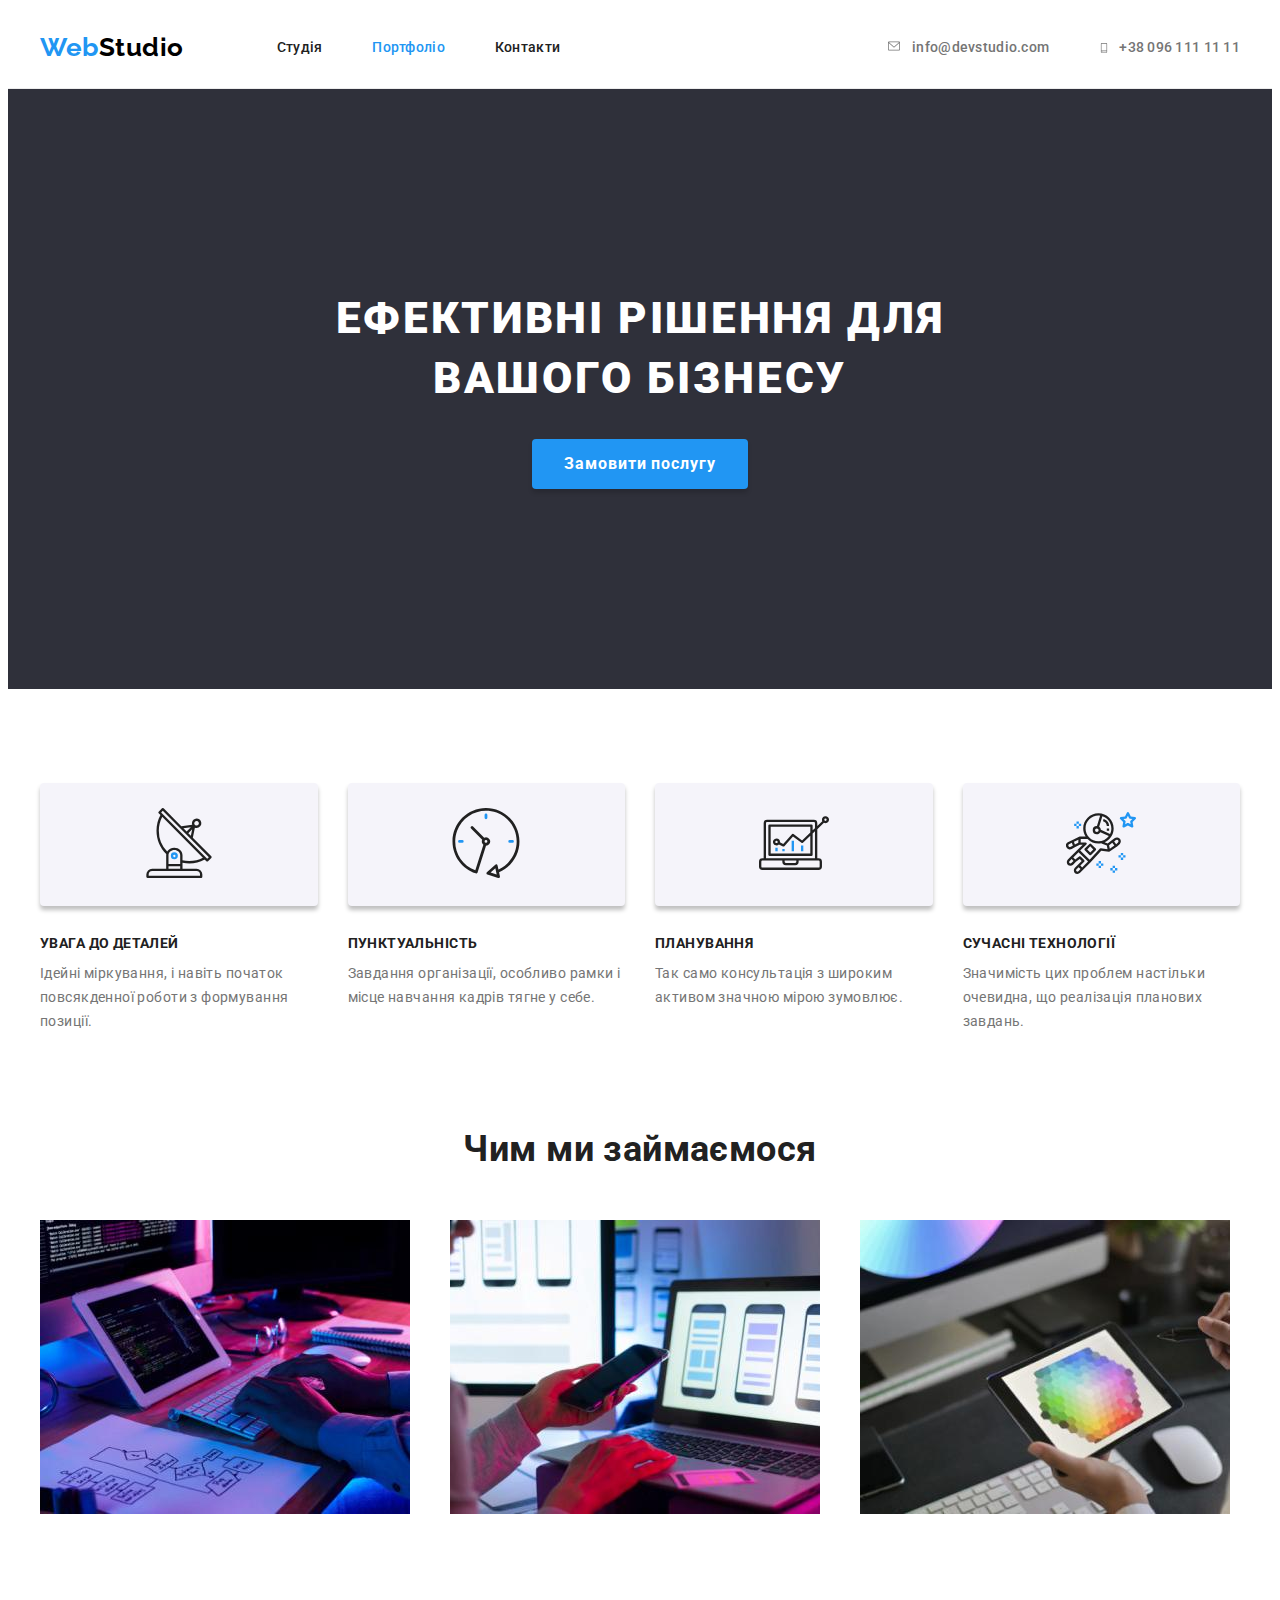
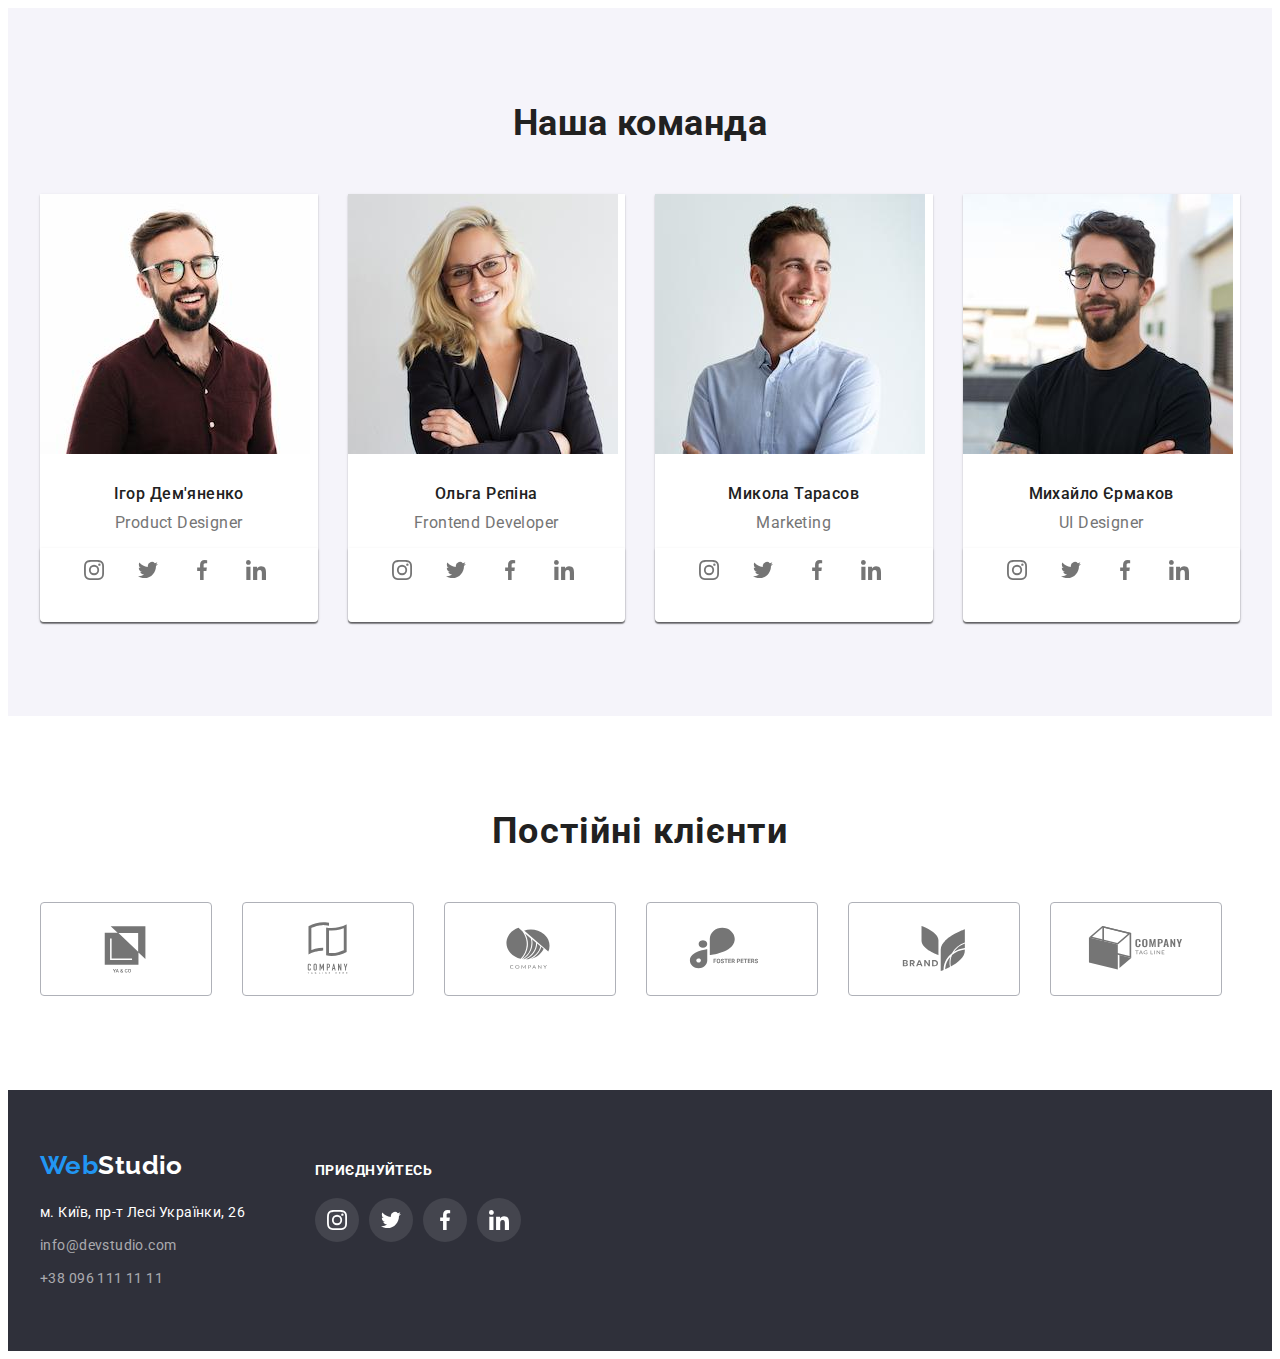
==== commit 1d5401ed: "change index.html" ====
--- a/index.html
+++ b/index.html
@@ -28,10 +28,10 @@
         <a href="./index.html" lang="en" class="link nav-logo"><span class="accent">Web</span>Studio</a>
         <ul class="nav-link">
           <li class="item">
-            <a href="./index.html" class="link nav-studio current">Студія</a>
+            <a href="./index.html" class="link nav-studio">Студія</a>
           </li>
           <li class="item">
-            <a href="./portfolio.html" class="link nav-portfolio">Портфоліо</a>
+            <a href="./portfolio.html" class="link nav-portfolio current">Портфоліо</a>
           </li>
           <li class="item">
             <a href="#" class="link nav-contacts">Контакти</a>
@@ -44,7 +44,7 @@
           <a href="mailto:info@devstudio.com" lang="en" class="link header-mail">
 
             <div class="header-envelope">
-              <svg class="icon" xmlns="http://www.w3.org/2000/svg" viewBox="0 0 32 32">
+              <svg class="icon-header" xmlns="http://www.w3.org/2000/svg" viewBox="0 0 32 32">
 
                 <use href="./img/symbol-defs.svg#icon-envelope"></use>
               </svg>
@@ -58,7 +58,7 @@
           <a href="tel:+380961111111" class="link header-tel">
 
             <div class="header-smartphone">
-              <svg class="icon" xmlns="http://www.w3.org/2000/svg" viewBox="0 0 32 32">
+              <svg class="icon-header" xmlns="http://www.w3.org/2000/svg" viewBox="0 0 32 32">
                 <use href="./img/symbol-defs.svg#icon-smartphone"></use>
               </svg>
             </div>
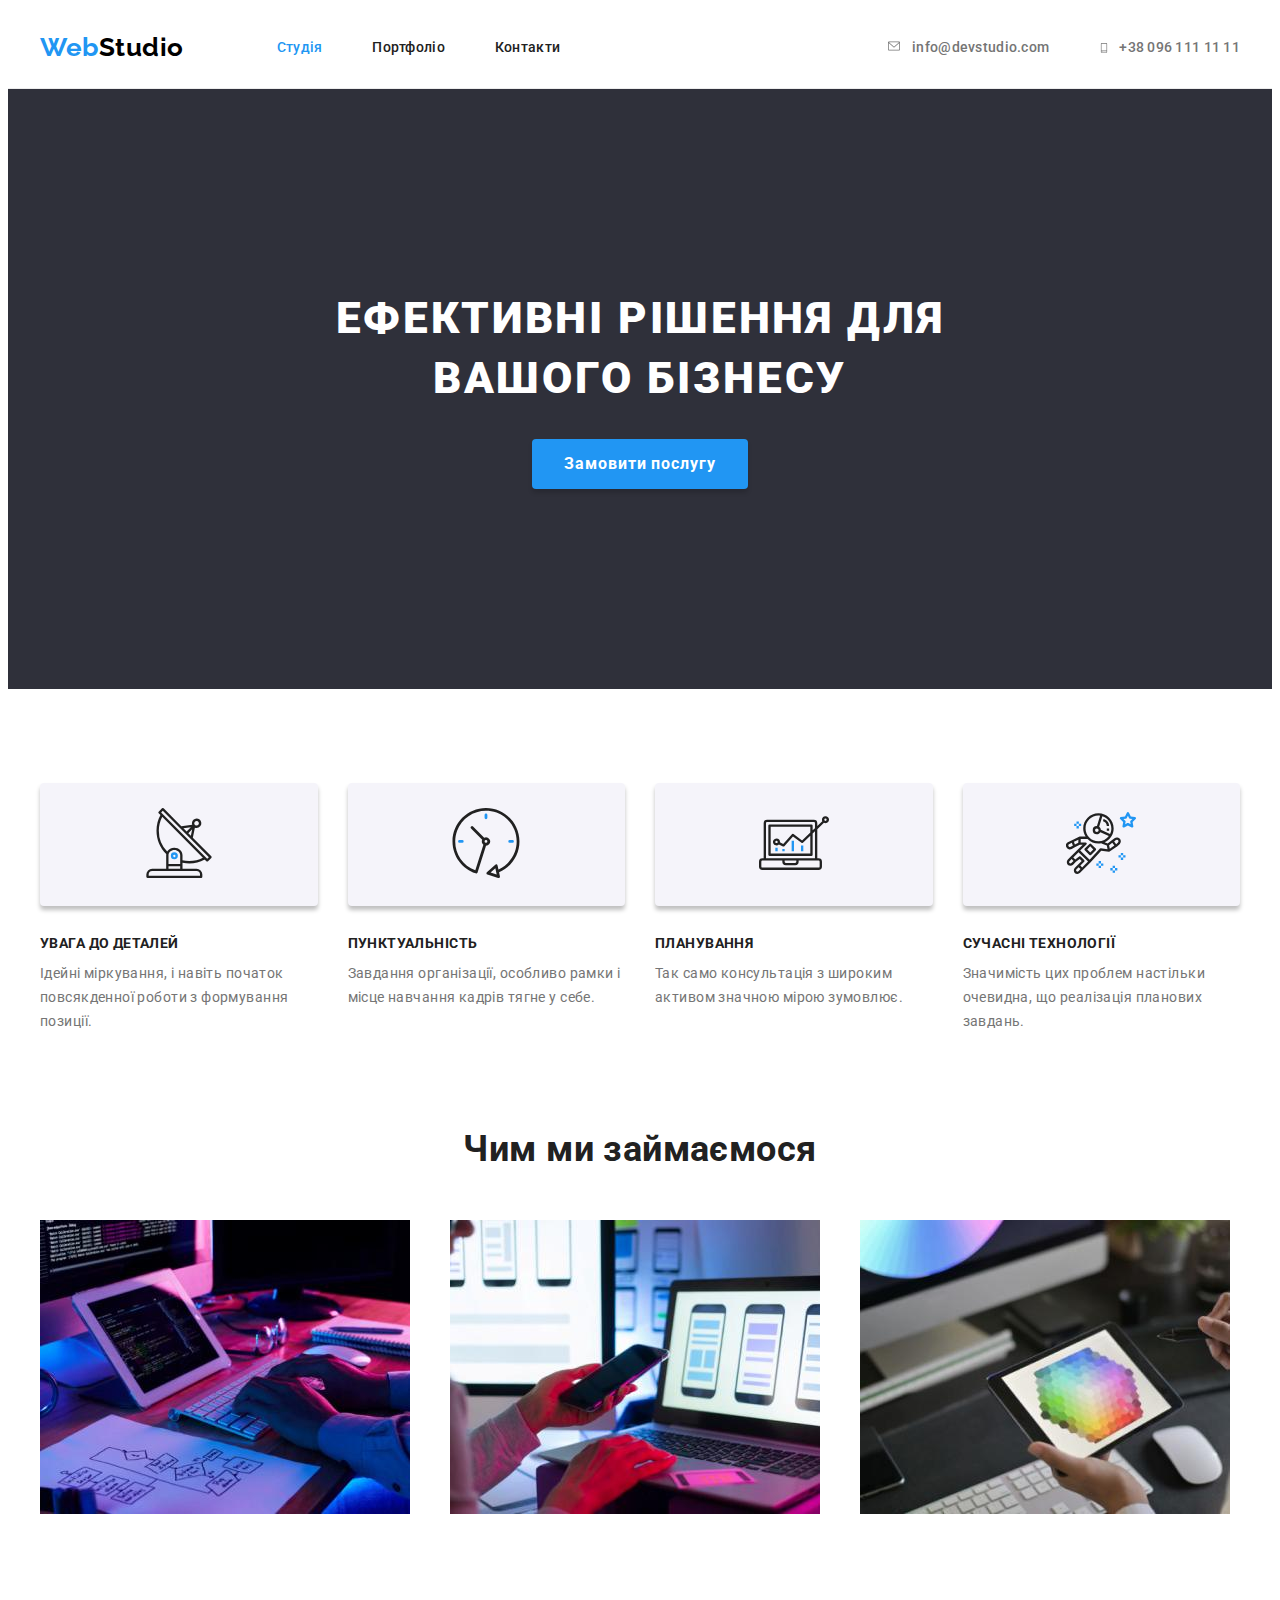
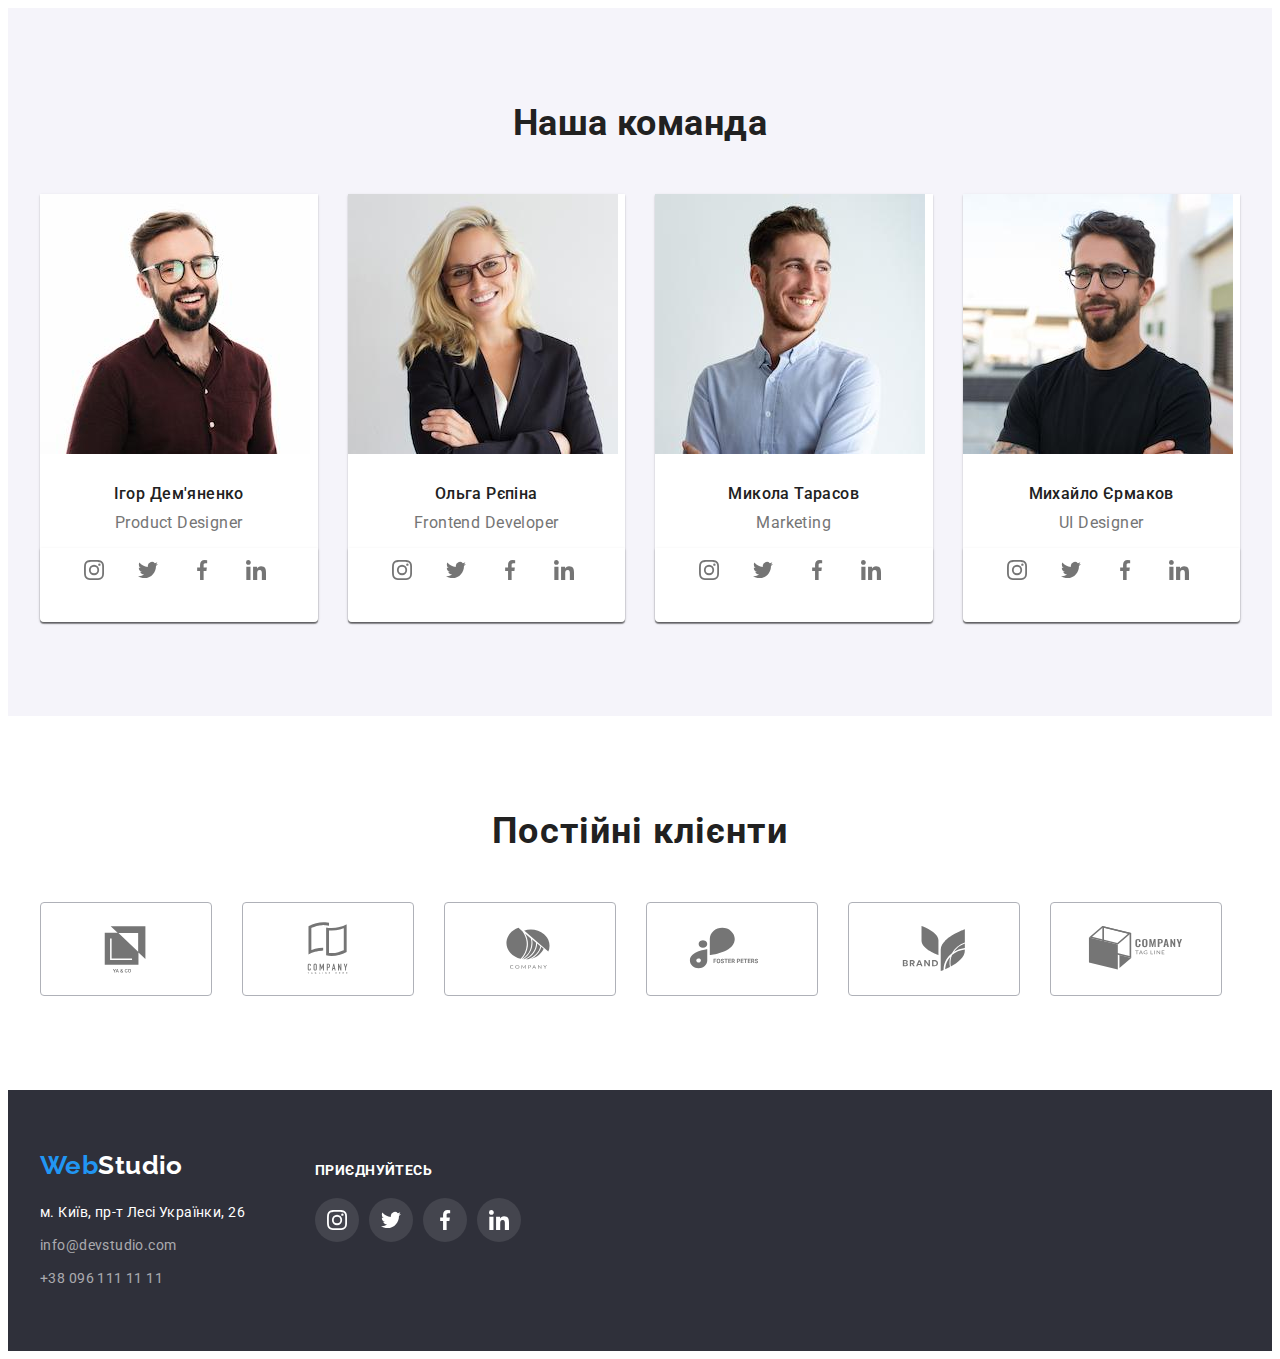
==== commit 6fb10fca: "add footer elements" ====
--- a/index.html
+++ b/index.html
@@ -1,454 +1,656 @@
 <!DOCTYPE html>
 <html lang="uk">
-<!-- МЕТАДАННІ -->
-
-<head>
-  <meta charset="UTF-8" />
-  <meta http-equiv="X-UA-Compatible" content="IE=edge" />
-  <meta name="viewport" content="width=device-width, initial-scale=1.0" />
-  <title lang="en">Webstudio</title>
-  <link rel="preconnect" href="https://fonts.googleapis.com" />
-  <link rel="preconnect" href="https://fonts.gstatic.com" crossorigin />
-  <link href="https://fonts.googleapis.com/css2?family=Raleway:wght@700&family=Roboto:wght@400;500;700;900&display=swap"
-    rel="stylesheet" />
-  <link rel="stylesheet" href="https://cdnjs.cloudflare.com/ajax/libs/modern-normalize/1.1.0/modern-normalize.min.css"
-    integrity="sha512-wpPYUAdjBVSE4KJnH1VR1HeZfpl1ub8YT/NKx4PuQ5NmX2tKuGu6U/JRp5y+Y8XG2tV+wKQpNHVUX03MfMFn9Q=="
-    crossorigin="anonymous" referrerpolicy="no-referrer" />
-
-  <link rel="stylesheet" href="./css/style.css" />
-</head>
-<!-- ТЕЛО -->
-
-<body>
-  <!-- ШАПКА САЙТУ -->
-  <header class="page-header">
-    <!-- НАВИГАЦИЯ САЙТУ -->
-    <div class="container box">
-      <nav class="nav">
-        <a href="./index.html" lang="en" class="link nav-logo"><span class="accent">Web</span>Studio</a>
-        <ul class="nav-link">
+  <!-- МЕТАДАННІ -->
+
+  <head>
+    <meta charset="UTF-8" />
+    <meta http-equiv="X-UA-Compatible" content="IE=edge" />
+    <meta name="viewport" content="width=device-width, initial-scale=1.0" />
+    <title lang="en">Webstudio</title>
+    <link rel="preconnect" href="https://fonts.googleapis.com" />
+    <link rel="preconnect" href="https://fonts.gstatic.com" crossorigin />
+    <link
+      href="https://fonts.googleapis.com/css2?family=Raleway:wght@700&family=Roboto:wght@400;500;700;900&display=swap"
+      rel="stylesheet"
+    />
+    <link
+      rel="stylesheet"
+      href="https://cdnjs.cloudflare.com/ajax/libs/modern-normalize/1.1.0/modern-normalize.min.css"
+      integrity="sha512-wpPYUAdjBVSE4KJnH1VR1HeZfpl1ub8YT/NKx4PuQ5NmX2tKuGu6U/JRp5y+Y8XG2tV+wKQpNHVUX03MfMFn9Q=="
+      crossorigin="anonymous"
+      referrerpolicy="no-referrer"
+    />
+
+    <link rel="stylesheet" href="./css/style.css" />
+  </head>
+  <!-- ТЕЛО -->
+
+  <body>
+    <!-- ШАПКА САЙТУ -->
+    <header class="page-header">
+      <!-- НАВИГАЦИЯ САЙТУ -->
+      <div class="container box">
+        <nav class="nav">
+          <a href="./index.html" lang="en" class="link nav-logo"
+            ><span class="accent">Web</span>Studio</a
+          >
+          <ul class="nav-link">
+            <li class="item">
+              <a href="./index.html" class="link nav-studio current">Студія</a>
+            </li>
+            <li class="item">
+              <a href="./portfolio.html" class="link nav-portfolio"
+                >Портфоліо</a
+              >
+            </li>
+            <li class="item">
+              <a href="#" class="link nav-contacts">Контакти</a>
+            </li>
+          </ul>
+        </nav>
+        <!--КОНТАКТИ-->
+        <ul class="header-contacts">
           <li class="item">
-            <a href="./index.html" class="link nav-studio">Студія</a>
+            <a
+              href="mailto:info@devstudio.com"
+              lang="en"
+              class="link header-mail"
+            >
+              <div class="header-envelope">
+                <svg
+                  class="icon-header"
+                  xmlns="http://www.w3.org/2000/svg"
+                  viewBox="0 0 32 32"
+                >
+                  <use href="./img/symbol-defs.svg#icon-envelope"></use>
+                </svg>
+              </div>
+
+              info@devstudio.com
+            </a>
           </li>
           <li class="item">
-            <a href="./portfolio.html" class="link nav-portfolio current">Портфоліо</a>
-          </li>
-          <li class="item">
-            <a href="#" class="link nav-contacts">Контакти</a>
-          </li>
-        </ul>
-      </nav>
-      <!--КОНТАКТИ-->
-      <ul class="header-contacts">
-        <li class="item">
-          <a href="mailto:info@devstudio.com" lang="en" class="link header-mail">
-
-            <div class="header-envelope">
-              <svg class="icon-header" xmlns="http://www.w3.org/2000/svg" viewBox="0 0 32 32">
-
-                <use href="./img/symbol-defs.svg#icon-envelope"></use>
-              </svg>
-            </div>
-
-            info@devstudio.com
-          </a>
-        </li>
-        <li class="item">
-
-          <a href="tel:+380961111111" class="link header-tel">
-
-            <div class="header-smartphone">
-              <svg class="icon-header" xmlns="http://www.w3.org/2000/svg" viewBox="0 0 32 32">
-                <use href="./img/symbol-defs.svg#icon-smartphone"></use>
-              </svg>
-            </div>
-
-            +38 096 111 11 11
-          </a>
-
-        </li>
-      </ul>
-    </div>
-  </header>
-  <!-- MAIN -->
-  <main class="mine-page">
-    <!-- BANNER -->
-    <section class="hero">
-      <div class="container">
-        <h1 class="banner-title">
-          Ефективні рішення для <br />
-          вашого бізнесу
-        </h1>
-        <button type="button" class="banner-button">Замовити послугу</button>
-      </div>
-    </section>
-
-    <!-- ОСОБЛИВОСТІ -->
-    <section class="key-features section">
-      <div class="container">
-        <h2 class="visually-hidden">Особливості</h2>
-        <ul class="list">
-          <li class="key-features-list">
-            <div class="icon-featers">
-              <svg class="icon" viewBox="0" xmlns="http://www.w3.org/2000/svg" viewBox="0 0 32 32" width="70"
-                height="70">
-                <use href="./img/symbol-defs.svg#icon-antenna"></use>
-              </svg>
-            </div>
-            <h3 class="key-features-titles">УВАГА ДО ДЕТАЛЕЙ</h3>
-            <p class="key-features-text">
-              Ідейні міркування, і навіть початок повсякденної роботи з
-              формування позиції.
-            </p>
-          </li>
-          <li class="key-features-list">
-            <div class="icon-featers">
-              <svg class="icon" viewBox="0" xmlns="http://www.w3.org/2000/svg" viewBox="0 0 32 32" width="70"
-                height="70">
-                <use href="./img/symbol-defs.svg#icon-clock"></use>
-              </svg>
-            </div>
-            <h3 class="key-features-titles">ПУНКТУАЛЬНІСТЬ</h3>
-            <p class="key-features-text">
-              Завдання організації, особливо рамки і місце навчання кадрів
-              тягне у себе.
-            </p>
-          </li>
-          <li class="key-features-list">
-            <div class="icon-featers">
-              <svg class="icon" viewBox="0" xmlns="http://www.w3.org/2000/svg" viewBox="0 0 32 32" width="70"
-                height="70">
-                <use href="./img/symbol-defs.svg#icon-diagram"></use>
-              </svg>
-            </div>
-            <h3 class="key-features-titles">ПЛАНУВАННЯ</h3>
-            <p class="key-features-text">
-              Так само консультація з широким активом значною мірою зумовлює.
-            </p>
-          </li>
-          <li class="key-features-list">
-            <div class="icon-featers">
-              <svg class="icon" viewBox="0" xmlns="http://www.w3.org/2000/svg" viewBox="0 0 32 32" width="70"
-                height="70">
-                <use href="./img/symbol-defs.svg#icon-astronaut"></use>
-              </svg>
-            </div>
-            <h3 class="key-features-titles">СУЧАСНІ ТЕХНОЛОГІЇ</h3>
-            <p class="key-features-text">
-              Значимість цих проблем настільки очевидна, що реалізація
-              планових завдань.
-            </p>
+            <a href="tel:+380961111111" class="link header-tel">
+              <div class="header-smartphone">
+                <svg
+                  class="icon-header"
+                  xmlns="http://www.w3.org/2000/svg"
+                  viewBox="0 0 32 32"
+                >
+                  <use href="./img/symbol-defs.svg#icon-smartphone"></use>
+                </svg>
+              </div>
+
+              +38 096 111 11 11
+            </a>
           </li>
         </ul>
       </div>
-    </section>
-    <!-- ЧТО ДЕЛАЕМ -->
-    <section class="we-do">
-      <div class="container">
-        <h2 class="we-do-title">Чим ми займаємося</h2>
-        <ul class="list">
-          <li class="we-do-list">
-            <img class="image" src="./img/service-web-development.jpg" alt="Продукція сайтов" width="370"
-              height="294" />
-          </li>
-          <li class="we-do-list">
-            <img class="image" src="./img/service-Adaptive-layout.jpg" alt="Адаптивна верстка" width="370"
-              height="294" />
-          </li>
-          <li class="we-do-list">
-            <img class="image" src="./img/service-design-solutions.jpg" alt="Дизанерські рішення" width="370"
-              height="294" />
-          </li>
-        </ul>
-      </div>
-    </section>
-
-    <!-- НАША КОМАНДА -->
-
-    <section class="section our-team">
-      <div class="container">
-        <h2 class="our-team-title">Наша команда</h2>
-        <ul class="members">
-          <li class="list">
-            <img class="image" src="./img/team-product-designer.jpg" alt="Дизайнер продукту" width="270" height="260" />
-            <div class="description-image">
-              <h3 class="employee-name">Ігор Дем'яненко</h3>
-              <p lang="en" class="position">Product Designer</p>
-            </div>
-
+    </header>
+    <!-- MAIN -->
+    <main class="mine-page">
+      <!-- BANNER -->
+      <section class="hero">
+        <div class="container">
+          <h1 class="banner-title">
+            Ефективні рішення для <br />
+            вашого бізнесу
+          </h1>
+          <button type="button" class="banner-button">Замовити послугу</button>
+        </div>
+      </section>
+
+      <!-- ОСОБЛИВОСТІ -->
+      <section class="key-features section">
+        <div class="container">
+          <h2 class="visually-hidden">Особливості</h2>
+          <ul class="list">
+            <li class="key-features-list">
+              <div class="icon-featers">
+                <svg
+                  class="icon"
+                  viewBox="0"
+                  xmlns="http://www.w3.org/2000/svg"
+                  viewBox="0 0 32 32"
+                  width="70"
+                  height="70"
+                >
+                  <use href="./img/symbol-defs.svg#icon-antenna"></use>
+                </svg>
+              </div>
+              <h3 class="key-features-titles">УВАГА ДО ДЕТАЛЕЙ</h3>
+              <p class="key-features-text">
+                Ідейні міркування, і навіть початок повсякденної роботи з
+                формування позиції.
+              </p>
+            </li>
+            <li class="key-features-list">
+              <div class="icon-featers">
+                <svg
+                  class="icon"
+                  viewBox="0"
+                  xmlns="http://www.w3.org/2000/svg"
+                  viewBox="0 0 32 32"
+                  width="70"
+                  height="70"
+                >
+                  <use href="./img/symbol-defs.svg#icon-clock"></use>
+                </svg>
+              </div>
+              <h3 class="key-features-titles">ПУНКТУАЛЬНІСТЬ</h3>
+              <p class="key-features-text">
+                Завдання організації, особливо рамки і місце навчання кадрів
+                тягне у себе.
+              </p>
+            </li>
+            <li class="key-features-list">
+              <div class="icon-featers">
+                <svg
+                  class="icon"
+                  viewBox="0"
+                  xmlns="http://www.w3.org/2000/svg"
+                  viewBox="0 0 32 32"
+                  width="70"
+                  height="70"
+                >
+                  <use href="./img/symbol-defs.svg#icon-diagram"></use>
+                </svg>
+              </div>
+              <h3 class="key-features-titles">ПЛАНУВАННЯ</h3>
+              <p class="key-features-text">
+                Так само консультація з широким активом значною мірою зумовлює.
+              </p>
+            </li>
+            <li class="key-features-list">
+              <div class="icon-featers">
+                <svg
+                  class="icon"
+                  viewBox="0"
+                  xmlns="http://www.w3.org/2000/svg"
+                  viewBox="0 0 32 32"
+                  width="70"
+                  height="70"
+                >
+                  <use href="./img/symbol-defs.svg#icon-astronaut"></use>
+                </svg>
+              </div>
+              <h3 class="key-features-titles">СУЧАСНІ ТЕХНОЛОГІЇ</h3>
+              <p class="key-features-text">
+                Значимість цих проблем настільки очевидна, що реалізація
+                планових завдань.
+              </p>
+            </li>
+          </ul>
+        </div>
+      </section>
+      <!-- ЧТО ДЕЛАЕМ -->
+      <section class="we-do">
+        <div class="container">
+          <h2 class="we-do-title">Чим ми займаємося</h2>
+          <ul class="list">
+            <li class="we-do-list">
+              <img
+                class="image"
+                src="./img/service-web-development.jpg"
+                alt="Продукція сайтов"
+                width="370"
+                height="294"
+              />
+            </li>
+            <li class="we-do-list">
+              <img
+                class="image"
+                src="./img/service-Adaptive-layout.jpg"
+                alt="Адаптивна верстка"
+                width="370"
+                height="294"
+              />
+            </li>
+            <li class="we-do-list">
+              <img
+                class="image"
+                src="./img/service-design-solutions.jpg"
+                alt="Дизанерські рішення"
+                width="370"
+                height="294"
+              />
+            </li>
+          </ul>
+        </div>
+      </section>
+
+      <!-- НАША КОМАНДА -->
+
+      <section class="section our-team">
+        <div class="container">
+          <h2 class="our-team-title">Наша команда</h2>
+          <ul class="members">
+            <li class="list">
+              <img
+                class="image"
+                src="./img/team-product-designer.jpg"
+                alt="Дизайнер продукту"
+                width="270"
+                height="260"
+              />
+              <div class="description-image">
+                <h3 class="employee-name">Ігор Дем'яненко</h3>
+                <p lang="en" class="position">Product Designer</p>
+              </div>
+
+              <ul class="icon list">
+                <li>
+                  <div class="icon-socialnet">
+                    <svg
+                      class="icon"
+                      xmlns="http://www.w3.org/2000/svg"
+                      viewBox="0 0 32 32"
+                    >
+                      <use href="./img/symbol-defs.svg#icon-instagram"></use>
+                    </svg>
+                  </div>
+                </li>
+                <li>
+                  <div class="icon-socialnet">
+                    <svg
+                      class="icon"
+                      xmlns="http://www.w3.org/2000/svg"
+                      viewBox="0 0 32 32"
+                    >
+                      <use href="./img/symbol-defs.svg#icon-twitter"></use>
+                    </svg>
+                  </div>
+                </li>
+                <li>
+                  <div class="icon-socialnet">
+                    <svg
+                      class="icon"
+                      xmlns="http://www.w3.org/2000/svg"
+                      viewBox="0 0 32 32"
+                    >
+                      <use href="./img/symbol-defs.svg#icon-facebook"></use>
+                    </svg>
+                  </div>
+                </li>
+                <li>
+                  <div class="icon-socialnet">
+                    <svg
+                      class="icon"
+                      xmlns="http://www.w3.org/2000/svg"
+                      viewBox="0 0 32 32"
+                    >
+                      <use href="./img/symbol-defs.svg#icon-linkedin"></use>
+                    </svg>
+                  </div>
+                </li>
+              </ul>
+            </li>
+            <li class="list">
+              <img
+                class="image"
+                src="./img/team-frontend-developer.jpg"
+                alt="Розробник інтерфейсу"
+                width="270"
+                height="260"
+              />
+              <div class="description-image">
+                <h3 class="employee-name">Ольга Рєпіна</h3>
+                <p lang="en" class="position">Frontend Developer</p>
+              </div>
+
+              <ul class="icon list">
+                <li>
+                  <div class="icon-socialnet">
+                    <svg
+                      class="icon"
+                      xmlns="http://www.w3.org/2000/svg"
+                      viewBox="0 0 32 32"
+                    >
+                      <use href="./img/symbol-defs.svg#icon-instagram"></use>
+                    </svg>
+                  </div>
+                </li>
+                <li>
+                  <div class="icon-socialnet">
+                    <svg
+                      class="icon"
+                      xmlns="http://www.w3.org/2000/svg"
+                      viewBox="0 0 32 32"
+                    >
+                      <use href="./img/symbol-defs.svg#icon-twitter"></use>
+                    </svg>
+                  </div>
+                </li>
+                <li>
+                  <div class="icon-socialnet">
+                    <svg
+                      class="icon"
+                      xmlns="http://www.w3.org/2000/svg"
+                      viewBox="0 0 32 32"
+                    >
+                      <use href="./img/symbol-defs.svg#icon-facebook"></use>
+                    </svg>
+                  </div>
+                </li>
+                <li>
+                  <div class="icon-socialnet">
+                    <svg
+                      class="icon"
+                      xmlns="http://www.w3.org/2000/svg"
+                      viewBox="0 0 32 32"
+                    >
+                      <use href="./img/symbol-defs.svg#icon-linkedin"></use>
+                    </svg>
+                  </div>
+                </li>
+              </ul>
+            </li>
+            <li class="list">
+              <img
+                class="image"
+                src="./img/team-marketing.jpg"
+                alt="Маркетолог"
+                width="270"
+                height="260"
+              />
+              <div class="description-image">
+                <h3 class="employee-name">Микола Тарасов</h3>
+                <p lang="en" class="position">Marketing</p>
+              </div>
+
+              <ul class="icon list">
+                <li>
+                  <div class="icon-socialnet">
+                    <svg
+                      class="icon"
+                      xmlns="http://www.w3.org/2000/svg"
+                      viewBox="0 0 32 32"
+                    >
+                      <use href="./img/symbol-defs.svg#icon-instagram"></use>
+                    </svg>
+                  </div>
+                </li>
+                <li>
+                  <div class="icon-socialnet">
+                    <svg
+                      class="icon"
+                      xmlns="http://www.w3.org/2000/svg"
+                      viewBox="0 0 32 32"
+                    >
+                      <use href="./img/symbol-defs.svg#icon-twitter"></use>
+                    </svg>
+                  </div>
+                </li>
+                <li>
+                  <div class="icon-socialnet">
+                    <svg
+                      class="icon"
+                      xmlns="http://www.w3.org/2000/svg"
+                      viewBox="0 0 32 32"
+                    >
+                      <use href="./img/symbol-defs.svg#icon-facebook"></use>
+                    </svg>
+                  </div>
+                </li>
+                <li>
+                  <div class="icon-socialnet">
+                    <svg
+                      class="icon"
+                      xmlns="http://www.w3.org/2000/svg"
+                      viewBox="0 0 32 32"
+                    >
+                      <use href="./img/symbol-defs.svg#icon-linkedin"></use>
+                    </svg>
+                  </div>
+                </li>
+              </ul>
+            </li>
+            <li class="list">
+              <img
+                class="image"
+                src="./img/team-ui-designer.jpg"
+                alt="Дизайнер інтерфейсу"
+                width="270"
+                height="260"
+              />
+              <div class="description-image">
+                <h3 class="employee-name">Михайло Єрмаков</h3>
+                <p lang="en" class="position">UI Designer</p>
+              </div>
+
+              <ul class="icon list">
+                <li>
+                  <div class="icon-socialnet">
+                    <svg
+                      class="icon"
+                      xmlns="http://www.w3.org/2000/svg"
+                      viewBox="0 0 32 32"
+                    >
+                      <use href="./img/symbol-defs.svg#icon-instagram"></use>
+                    </svg>
+                  </div>
+                </li>
+                <li>
+                  <div class="icon-socialnet">
+                    <svg
+                      class="icon"
+                      xmlns="http://www.w3.org/2000/svg"
+                      viewBox="0 0 32 32"
+                    >
+                      <use href="./img/symbol-defs.svg#icon-twitter"></use>
+                    </svg>
+                  </div>
+                </li>
+                <li>
+                  <div class="icon-socialnet">
+                    <svg
+                      class="icon"
+                      xmlns="http://www.w3.org/2000/svg"
+                      viewBox="0 0 32 32"
+                    >
+                      <use href="./img/symbol-defs.svg#icon-facebook"></use>
+                    </svg>
+                  </div>
+                </li>
+                <li>
+                  <div class="icon-socialnet">
+                    <svg
+                      class="icon"
+                      xmlns="http://www.w3.org/2000/svg"
+                      viewBox="0 0 32 32"
+                    >
+                      <use href="./img/symbol-defs.svg#icon-linkedin"></use>
+                    </svg>
+                  </div>
+                </li>
+              </ul>
+            </li>
+          </ul>
+        </div>
+      </section>
+      <!-- Постійні клієнти -->
+
+      <section class="frequent-customers section">
+        <div class="container">
+          <h2 class="frequent-customers-title">Постійні клієнти</h2>
+          <ul class="icon list">
+            <li>
+              <a href="">
+                <div class="icon-box">
+                  <svg
+                    class="icon"
+                    viewBox="0"
+                    xmlns="http://www.w3.org/2000/svg"
+                    viewBox="0 0 32 32"
+                  >
+                    <use href="./img/symbol-defs.svg#icon-logo1"></use>
+                  </svg>
+                </div>
+              </a>
+            </li>
+            <li>
+              <a href="">
+                <div class="icon-box">
+                  <svg
+                    class="icon"
+                    viewBox="0"
+                    xmlns="http://www.w3.org/2000/svg"
+                    viewBox="0 0 32 32"
+                  >
+                    <use href="./img/symbol-defs.svg#icon-logo2"></use>
+                  </svg>
+                </div>
+              </a>
+            </li>
+            <li>
+              <a href="">
+                <div class="icon-box">
+                  <svg
+                    class="icon"
+                    viewBox="0"
+                    xmlns="http://www.w3.org/2000/svg"
+                    viewBox="0 0 32 32"
+                  >
+                    <use href="./img/symbol-defs.svg#icon-logo3"></use>
+                  </svg>
+                </div>
+              </a>
+            </li>
+            <li>
+              <a href="">
+                <div class="icon-box">
+                  <svg
+                    class="icon"
+                    viewBox="0"
+                    xmlns="http://www.w3.org/2000/svg"
+                    viewBox="0 0 32 32"
+                  >
+                    <use href="./img/symbol-defs.svg#icon-logo4"></use>
+                  </svg>
+                </div>
+              </a>
+            </li>
+            <li>
+              <a href="">
+                <div class="icon-box">
+                  <svg
+                    class="icon"
+                    viewBox="0"
+                    xmlns="http://www.w3.org/2000/svg"
+                    viewBox="0 0 32 32"
+                  >
+                    <use href="./img/symbol-defs.svg#icon-logo5"></use>
+                  </svg>
+                </div>
+              </a>
+            </li>
+            <li>
+              <a href="">
+                <div class="icon-box">
+                  <svg
+                    class="icon"
+                    viewBox="0"
+                    xmlns="http://www.w3.org/2000/svg"
+                    viewBox="0 0 32 32"
+                  >
+                    <use href="./img/symbol-defs.svg#icon-logo6"></use>
+                  </svg>
+                </div>
+              </a>
+            </li>
+          </ul>
+        </div>
+      </section>
+    </main>
+
+    <!-- ПІДВАЛ -->
+
+    <footer class="page-footer">
+      <!-- LOGO -->
+      <div class="container footer-box">
+        <div class="footer-section1">
+          <a href="./index.html" lang="en" class="link footer-logo"
+            ><span class="accent">Web</span>Studio</a
+          >
+          <!-- АДРЕС -->
+          <address class="firm-address">
+            <ul class="list">
+              <li class="footer-link">
+                <a
+                  href="https://goo.gl/maps/z1Q6Qn75EZwD1Re8A"
+                  class="link map-link"
+                  >м. Київ, пр-т Лесі Українки, 26</a
+                >
+              </li>
+              <li class="footer-link">
+                <a
+                  href="mailto:info@devstudio.com"
+                  lang="en"
+                  class="link footer-mail"
+                  >info@devstudio.com</a
+                >
+              </li>
+              <li class="footer-link">
+                <a href="tel:+380961111111" class="link footer-tel"
+                  >+38 096 111 11 11</a
+                >
+              </li>
+            </ul>
+          </address>
+        </div>
+
+        <div class="footer-section2">
+          <section class="join">
+            <h2 class="join-title">приєднуйтесь</h2>
             <ul class="icon list">
               <li>
                 <div class="icon-socialnet">
-                  <svg class="icon" xmlns="http://www.w3.org/2000/svg" viewBox="0 0 32 32">
+                  <svg
+                    class="icon"
+                    xmlns="http://www.w3.org/2000/svg"
+                    viewBox="0 0 32 32"
+                  >
                     <use href="./img/symbol-defs.svg#icon-instagram"></use>
                   </svg>
                 </div>
               </li>
               <li>
                 <div class="icon-socialnet">
-                  <svg class="icon" xmlns="http://www.w3.org/2000/svg" viewBox="0 0 32 32">
+                  <svg
+                    class="icon"
+                    xmlns="http://www.w3.org/2000/svg"
+                    viewBox="0 0 32 32"
+                  >
                     <use href="./img/symbol-defs.svg#icon-twitter"></use>
                   </svg>
                 </div>
               </li>
               <li>
                 <div class="icon-socialnet">
-                  <svg class="icon" xmlns="http://www.w3.org/2000/svg" viewBox="0 0 32 32">
+                  <svg
+                    class="icon"
+                    xmlns="http://www.w3.org/2000/svg"
+                    viewBox="0 0 32 32"
+                  >
                     <use href="./img/symbol-defs.svg#icon-facebook"></use>
                   </svg>
                 </div>
               </li>
               <li>
                 <div class="icon-socialnet">
-                  <svg class="icon" xmlns="http://www.w3.org/2000/svg" viewBox="0 0 32 32">
+                  <svg
+                    class="icon"
+                    xmlns="http://www.w3.org/2000/svg"
+                    viewBox="0 0 32 32"
+                  >
                     <use href="./img/symbol-defs.svg#icon-linkedin"></use>
                   </svg>
                 </div>
               </li>
             </ul>
-
-
-          </li>
-          <li class="list">
-            <img class="image" src="./img/team-frontend-developer.jpg" alt="Розробник інтерфейсу" width="270"
-              height="260" />
-            <div class="description-image">
-              <h3 class="employee-name">Ольга Рєпіна</h3>
-              <p lang="en" class="position">Frontend Developer</p>
-            </div>
-
-            <ul class="icon list">
-              <li>
-                <div class="icon-socialnet">
-                  <svg class="icon" xmlns="http://www.w3.org/2000/svg" viewBox="0 0 32 32">
-                    <use href="./img/symbol-defs.svg#icon-instagram"></use>
-                  </svg>
-                </div>
-              </li>
-              <li>
-                <div class="icon-socialnet">
-                  <svg class="icon" xmlns="http://www.w3.org/2000/svg" viewBox="0 0 32 32">
-                    <use href="./img/symbol-defs.svg#icon-twitter"></use>
-                  </svg>
-                </div>
-              </li>
-              <li>
-                <div class="icon-socialnet">
-                  <svg class="icon" xmlns="http://www.w3.org/2000/svg" viewBox="0 0 32 32">
-                    <use href="./img/symbol-defs.svg#icon-facebook"></use>
-                  </svg>
-                </div>
-              </li>
-              <li>
-                <div class="icon-socialnet">
-                  <svg class="icon" xmlns="http://www.w3.org/2000/svg" viewBox="0 0 32 32">
-                    <use href="./img/symbol-defs.svg#icon-linkedin"></use>
-                  </svg>
-                </div>
-              </li>
-            </ul>
-
-          </li>
-          <li class="list">
-            <img class="image" src="./img/team-marketing.jpg" alt="Маркетолог" width="270" height="260" />
-            <div class="description-image">
-              <h3 class="employee-name">Микола Тарасов</h3>
-              <p lang="en" class="position">Marketing</p>
-            </div>
-
-            <ul class="icon list">
-              <li>
-                <div class="icon-socialnet">
-                  <svg class="icon" xmlns="http://www.w3.org/2000/svg" viewBox="0 0 32 32">
-                    <use href="./img/symbol-defs.svg#icon-instagram"></use>
-                  </svg>
-                </div>
-              </li>
-              <li>
-                <div class="icon-socialnet">
-                  <svg class="icon" xmlns="http://www.w3.org/2000/svg" viewBox="0 0 32 32">
-                    <use href="./img/symbol-defs.svg#icon-twitter"></use>
-                  </svg>
-                </div>
-              </li>
-              <li>
-                <div class="icon-socialnet">
-                  <svg class="icon" xmlns="http://www.w3.org/2000/svg" viewBox="0 0 32 32">
-                    <use href="./img/symbol-defs.svg#icon-facebook"></use>
-                  </svg>
-                </div>
-              </li>
-              <li>
-                <div class="icon-socialnet">
-                  <svg class="icon" xmlns="http://www.w3.org/2000/svg" viewBox="0 0 32 32">
-                    <use href="./img/symbol-defs.svg#icon-linkedin"></use>
-                  </svg>
-                </div>
-              </li>
-            </ul>
-
-
-          </li>
-          <li class="list">
-            <img class="image" src="./img/team-ui-designer.jpg" alt="Дизайнер інтерфейсу" width="270" height="260" />
-            <div class="description-image">
-              <h3 class="employee-name">Михайло Єрмаков</h3>
-              <p lang="en" class="position">UI Designer</p>
-            </div>
-
-            <ul class="icon list">
-              <li>
-                <div class="icon-socialnet">
-                  <svg class="icon" xmlns="http://www.w3.org/2000/svg" viewBox="0 0 32 32">
-                    <use href="./img/symbol-defs.svg#icon-instagram"></use>
-                  </svg>
-                </div>
-              </li>
-              <li>
-                <div class="icon-socialnet">
-                  <svg class="icon" xmlns="http://www.w3.org/2000/svg" viewBox="0 0 32 32">
-                    <use href="./img/symbol-defs.svg#icon-twitter"></use>
-                  </svg>
-                </div>
-              </li>
-              <li>
-                <div class="icon-socialnet">
-                  <svg class="icon" xmlns="http://www.w3.org/2000/svg" viewBox="0 0 32 32">
-                    <use href="./img/symbol-defs.svg#icon-facebook"></use>
-                  </svg>
-                </div>
-              </li>
-              <li>
-                <div class="icon-socialnet">
-                  <svg class="icon" xmlns="http://www.w3.org/2000/svg" viewBox="0 0 32 32">
-                    <use href="./img/symbol-defs.svg#icon-linkedin"></use>
-                  </svg>
-                </div>
-              </li>
-            </ul>
-
-
-          </li>
-        </ul>
+          </section>
+        </div>
       </div>
-    </section>
-    <!-- Постійні клієнти -->
-
-    <section class="frequent-customers section">
-      
-
-      <div class="container">
-        <h2 class="frequent-customers-title">Постійні клієнти</h2>
-        <ul class="icon list">
-          <li><a href="">
-            <div class="icon-box">
-              <svg class="icon" viewBox="0" xmlns="http://www.w3.org/2000/svg" viewBox="0 0 32 32">
-                <use href="./img/symbol-defs.svg#icon-logo1"></use>
-              </svg>
-            </div>
-          </a></li>
-          <li><a href="">
-            <div class="icon-box">
-              <svg class="icon" viewBox="0" xmlns="http://www.w3.org/2000/svg" viewBox="0 0 32 32">
-                <use href="./img/symbol-defs.svg#icon-logo2"></use>
-              </svg>
-            </div>
-          </a></li>
-          <li><a href="">
-            <div class="icon-box">
-              <svg class="icon" viewBox="0" xmlns="http://www.w3.org/2000/svg" viewBox="0 0 32 32">
-                <use href="./img/symbol-defs.svg#icon-logo3"></use>
-              </svg>
-            </div>
-          </a></li>
-          <li><a href="">
-            <div class="icon-box">
-              <svg class="icon" viewBox="0" xmlns="http://www.w3.org/2000/svg" viewBox="0 0 32 32">
-                <use href="./img/symbol-defs.svg#icon-logo4"></use>
-              </svg>
-            </div>
-          </a></li>
-          <li><a href="">
-            <div class="icon-box">
-              <svg class="icon" viewBox="0" xmlns="http://www.w3.org/2000/svg" viewBox="0 0 32 32">
-                <use href="./img/symbol-defs.svg#icon-logo5"></use>
-              </svg>
-            </div>
-          </a></li>
-          <li><a href="">
-            <div class="icon-box">
-              <svg class="icon" viewBox="0" xmlns="http://www.w3.org/2000/svg" viewBox="0 0 32 32">
-                <use href="./img/symbol-defs.svg#icon-logo6"></use>
-              </svg>
-            </div>
-          </a></li>
-        </ul>
-      </div>
-    </section>
-  </main>
-
-  <!-- ПІДВАЛ -->
-
-  <footer class="page-footer">
-    <!-- LOGO -->
-    <div class="container footer-box">
-      <div class="footer-section1">
-        <a href="./index.html" lang="en" class="link footer-logo"><span class="accent">Web</span>Studio</a>
-        <!-- АДРЕС -->
-        <address class="firm-address">
-          <ul class="list">
-            <li class="footer-link">
-              <a href="https://goo.gl/maps/z1Q6Qn75EZwD1Re8A" class="link map-link">м. Київ, пр-т Лесі Українки, 26</a>
-            </li>
-            <li class="footer-link">
-              <a href="mailto:info@devstudio.com" lang="en" class="link footer-mail">info@devstudio.com</a>
-            </li>
-            <li class="footer-link">
-              <a href="tel:+380961111111" class="link footer-tel">+38 096 111 11 11</a>
-            </li>
-          </ul>
-        </address>
-      </div>
-    
-    <div class="footer-section2">
-      <section class="join">
-        <h2 class="join-title">приєднуйтесь</h2>
-        <ul class="icon list">
-                <li>
-                  <div class="icon-socialnet">
-                    <svg class="icon" xmlns="http://www.w3.org/2000/svg" viewBox="0 0 32 32">
-                      <use href="./img/symbol-defs.svg#icon-instagram"></use>
-                    </svg>
-                  </div>
-                </li>
-                <li>
-                  <div class="icon-socialnet">
-                    <svg class="icon" xmlns="http://www.w3.org/2000/svg" viewBox="0 0 32 32">
-                      <use href="./img/symbol-defs.svg#icon-twitter"></use>
-                    </svg>
-                  </div>
-                </li>
-                <li>
-                  <div class="icon-socialnet">
-                    <svg class="icon" xmlns="http://www.w3.org/2000/svg" viewBox="0 0 32 32">
-                      <use href="./img/symbol-defs.svg#icon-facebook"></use>
-                    </svg>
-                  </div>
-                </li>
-                <li>
-                  <div class="icon-socialnet">
-                    <svg class="icon" xmlns="http://www.w3.org/2000/svg" viewBox="0 0 32 32">
-                      <use href="./img/symbol-defs.svg#icon-linkedin"></use>
-                    </svg>
-                  </div>
-                </li>
-              </ul>
-      </section>
-    </div>
-    </div>
-    
-  </footer>
-  
-</body>
-
-</html>+    </footer>
+  </body>
+</html>
--- a/css/style.css
+++ b/css/style.css
@@ -135,7 +135,7 @@
     height: 16px;
 }
 .icon-header: {
-    object-fit: cover;
+    vertical-align: bottom;
 }
 
 
@@ -551,6 +551,24 @@
     display: flex;
     flex-basis: calc((100% - 2*30px)/3);
 
+     /* 3 столбца и 2 отступа по 30px */
+
+/*   
+    margin-top: 0;
+    margin-right: 30px;
+    margin-bottom: 30px;
+    margin-left: 0; 
+    padding: 0;*/
+
+}
+/* .work-list:nth-last-child(-n+3) {
+    margin-bottom: 0;
+}
+.work-list:nth-child(3n) {
+    margin-right: 0;
+} */
+
+
 .work-list-border {
     margin: 0;
     padding: 20px 24px;
@@ -589,5 +607,4 @@
     line-height: 1.88;
     text-align: left;
     color: var(--primary-color);
-    
-}
+}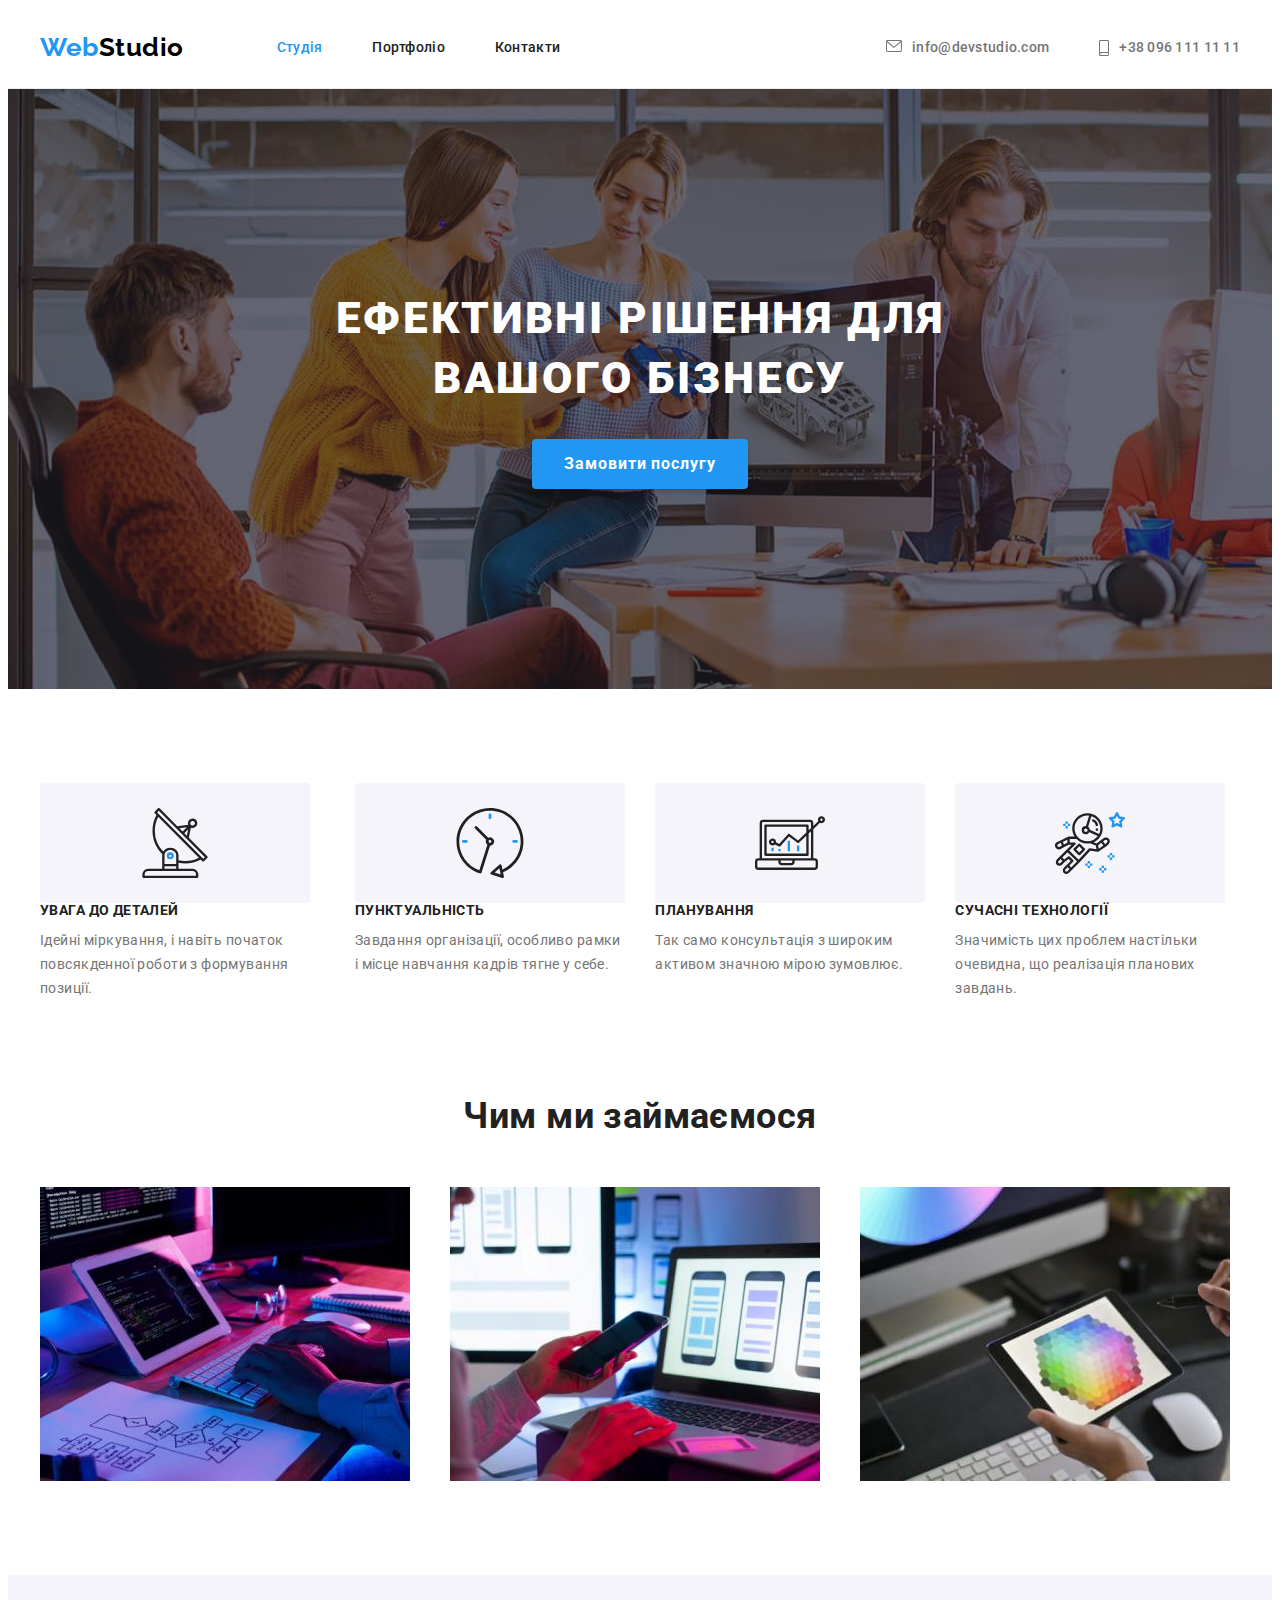
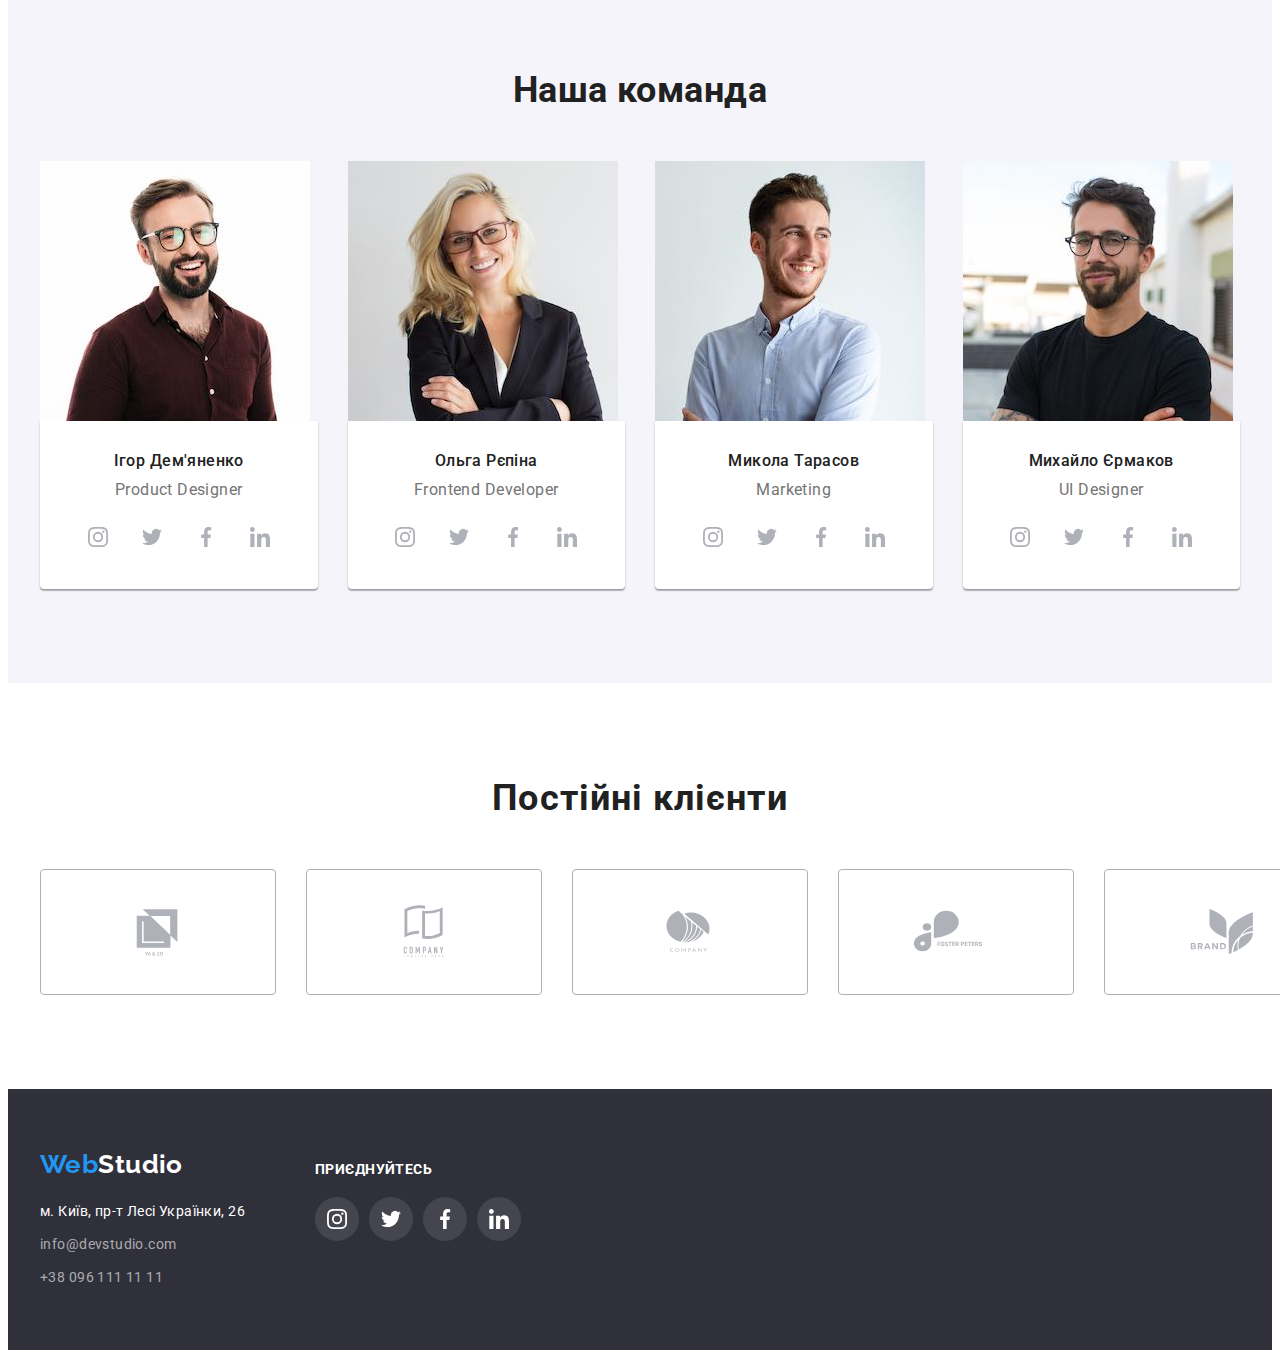
==== commit f8d65183: "changes" ====
--- a/index.html
+++ b/index.html
@@ -1,656 +1,438 @@
 <!DOCTYPE html>
 <html lang="uk">
-  <!-- МЕТАДАННІ -->
-
-  <head>
-    <meta charset="UTF-8" />
-    <meta http-equiv="X-UA-Compatible" content="IE=edge" />
-    <meta name="viewport" content="width=device-width, initial-scale=1.0" />
-    <title lang="en">Webstudio</title>
-    <link rel="preconnect" href="https://fonts.googleapis.com" />
-    <link rel="preconnect" href="https://fonts.gstatic.com" crossorigin />
-    <link
-      href="https://fonts.googleapis.com/css2?family=Raleway:wght@700&family=Roboto:wght@400;500;700;900&display=swap"
-      rel="stylesheet"
-    />
-    <link
-      rel="stylesheet"
-      href="https://cdnjs.cloudflare.com/ajax/libs/modern-normalize/1.1.0/modern-normalize.min.css"
-      integrity="sha512-wpPYUAdjBVSE4KJnH1VR1HeZfpl1ub8YT/NKx4PuQ5NmX2tKuGu6U/JRp5y+Y8XG2tV+wKQpNHVUX03MfMFn9Q=="
-      crossorigin="anonymous"
-      referrerpolicy="no-referrer"
-    />
-
-    <link rel="stylesheet" href="./css/style.css" />
-  </head>
-  <!-- ТЕЛО -->
-
-  <body>
-    <!-- ШАПКА САЙТУ -->
-    <header class="page-header">
-      <!-- НАВИГАЦИЯ САЙТУ -->
-      <div class="container box">
-        <nav class="nav">
-          <a href="./index.html" lang="en" class="link nav-logo"
-            ><span class="accent">Web</span>Studio</a
-          >
-          <ul class="nav-link">
-            <li class="item">
-              <a href="./index.html" class="link nav-studio current">Студія</a>
-            </li>
-            <li class="item">
-              <a href="./portfolio.html" class="link nav-portfolio"
-                >Портфоліо</a
-              >
-            </li>
-            <li class="item">
-              <a href="#" class="link nav-contacts">Контакти</a>
+<!-- МЕТАДАННІ -->
+
+<head>
+  <meta charset="UTF-8" />
+  <meta http-equiv="X-UA-Compatible" content="IE=edge" />
+  <meta name="viewport" content="width=device-width, initial-scale=1.0" />
+  <title lang="en">Webstudio</title>
+  <link rel="preconnect" href="https://fonts.googleapis.com" />
+  <link rel="preconnect" href="https://fonts.gstatic.com" crossorigin />
+  <link href="https://fonts.googleapis.com/css2?family=Raleway:wght@700&family=Roboto:wght@400;500;700;900&display=swap"
+    rel="stylesheet" />
+  <link rel="stylesheet" href="https://cdnjs.cloudflare.com/ajax/libs/modern-normalize/1.1.0/modern-normalize.min.css"
+    integrity="sha512-wpPYUAdjBVSE4KJnH1VR1HeZfpl1ub8YT/NKx4PuQ5NmX2tKuGu6U/JRp5y+Y8XG2tV+wKQpNHVUX03MfMFn9Q=="
+    crossorigin="anonymous" referrerpolicy="no-referrer" />
+
+  <link rel="stylesheet" href="./css/style.css" />
+</head>
+<!-- ТЕЛО -->
+
+<body>
+  <!-- ШАПКА САЙТУ -->
+  <header class="page-header">
+    <!-- НАВИГАЦИЯ САЙТУ -->
+    <div class="container box">
+      <nav class="nav">
+        <a href="./index.html" lang="en" class="link nav-logo"><span class="accent">Web</span>Studio</a>
+        <ul class="nav-link">
+          <li class="item">
+            <a href="./index.html" class="link nav-studio current">Студія</a>
+          </li>
+          <li class="item">
+            <a href="./portfolio.html" class="link nav-portfolio">Портфоліо</a>
+          </li>
+          <li class="item">
+            <a href="#" class="link nav-contacts">Контакти</a>
+          </li>
+        </ul>
+      </nav>
+      <!--КОНТАКТИ-->
+      <ul class="header-contacts">
+        <li class="item">
+          <a href="mailto:info@devstudio.com" lang="en" class="link header-mail">
+            <div class="header-envelope">
+              <svg class="icon-header" width: 16px; height: 12px;>
+                <use href="./img/symbol-defs.svg#icon-envelope"></use>
+              </svg>
+            </div>
+
+            info@devstudio.com
+          </a>
+        </li>
+        <li class="item">
+          <a href="tel:+380961111111" class="link header-tel">
+           <div class="header-smartphone">
+              <svg class="icon-header" width: 10px; height: 16px;>
+                <use href="./img/symbol-defs.svg#icon-smartphone"></use>
+              </svg>
+           </div>
+            +38 096 111 11 11
+          </a>
+        </li>
+      </ul>
+    </div>
+  </header>
+  <!-- MAIN -->
+  <main class="mine-page">
+    <!-- BANNER -->
+    <section class="hero">
+      <div class="container">
+        <h1 class="banner-title">
+          Ефективні рішення для <br />
+          вашого бізнесу
+        </h1>
+        <button type="button" class="banner-button">Замовити послугу</button>
+      </div>
+    </section>
+
+    <!-- ОСОБЛИВОСТІ -->
+    <section class="key-features section">
+      <div class="container">
+        <h2 class="visually-hidden">Особливості</h2>
+        <ul class="list">
+          <li class="key-features-list">
+            <div class="icon-featers">
+              <svg class="icon" width="70" height="70">
+                <use href="./img/symbol-defs.svg#icon-antenna"></use>
+              </svg>
+            </div>
+            <h3 class="key-features-titles">УВАГА ДО ДЕТАЛЕЙ</h3>
+            <p class="key-features-text">
+              Ідейні міркування, і навіть початок повсякденної роботи з
+              формування позиції.
+            </p>
+          </li>
+          <li class="key-features-list">
+            <div class="icon-featers">
+              <svg class="icon" viewBox="0" xmlns="http://www.w3.org/2000/svg" viewBox="0 0 32 32" width="70"
+                height="70">
+                <use href="./img/symbol-defs.svg#icon-clock"></use>
+              </svg>
+            </div>
+            <h3 class="key-features-titles">ПУНКТУАЛЬНІСТЬ</h3>
+            <p class="key-features-text">
+              Завдання організації, особливо рамки і місце навчання кадрів
+              тягне у себе.
+            </p>
+          </li>
+          <li class="key-features-list">
+            <div class="icon-featers">
+              <svg class="icon" viewBox="0" xmlns="http://www.w3.org/2000/svg" viewBox="0 0 32 32" width="70"
+                height="70">
+                <use href="./img/symbol-defs.svg#icon-diagram"></use>
+              </svg>
+            </div>
+            <h3 class="key-features-titles">ПЛАНУВАННЯ</h3>
+            <p class="key-features-text">
+              Так само консультація з широким активом значною мірою зумовлює.
+            </p>
+          </li>
+          <li class="key-features-list">
+            <div class="icon-featers">
+              <svg class="icon" viewBox="0" xmlns="http://www.w3.org/2000/svg" viewBox="0 0 32 32" width="70"
+                height="70">
+                <use href="./img/symbol-defs.svg#icon-astronaut"></use>
+              </svg>
+            </div>
+            <h3 class="key-features-titles">СУЧАСНІ ТЕХНОЛОГІЇ</h3>
+            <p class="key-features-text">
+              Значимість цих проблем настільки очевидна, що реалізація
+              планових завдань.
+            </p>
+          </li>
+        </ul>
+      </div>
+    </section>
+    <!-- ЧТО ДЕЛАЕМ -->
+    <section class="we-do">
+      <div class="container">
+        <h2 class="we-do-title">Чим ми займаємося</h2>
+        <ul class="list">
+          <li class="we-do-list">
+            <img class="image" src="./img/service-web-development.jpg" alt="Продукція сайтов" width="370"
+              height="294" />
+          </li>
+          <li class="we-do-list">
+            <img class="image" src="./img/service-Adaptive-layout.jpg" alt="Адаптивна верстка" width="370"
+              height="294" />
+          </li>
+          <li class="we-do-list">
+            <img class="image" src="./img/service-design-solutions.jpg" alt="Дизанерські рішення" width="370"
+              height="294" />
+          </li>
+        </ul>
+      </div>
+    </section>
+
+    <!-- НАША КОМАНДА -->
+
+    <section class="section our-team">
+      <div class="container">
+        <h2 class="our-team-title">Наша команда</h2>
+        <ul class="members">
+          <li class="list member">
+            <img class="image" src="./img/team-product-designer.jpg" alt="Дизайнер продукту" width="270" height="260" />
+            <div class="description-image">
+              <h3 class="employee-name">Ігор Дем'яненко</h3>
+              <p lang="en" class="position">Product Designer</p>
+              <ul class="icon list">
+              <li>
+                <a href="#" class="link icon-socialnet">
+                  <svg class="icon">
+                    <use href="./img/symbol-defs.svg#icon-instagram"></use>
+                  </svg>
+                </a>
+              </li>
+              <li>
+                <a href="#" class="icon-socialnet">
+                  <svg class="icon">
+                    <use href="./img/symbol-defs.svg#icon-twitter"></use>
+                  </svg>
+                </a>
+              </li>
+              <li>
+                <a href="#" class="icon-socialnet">
+                  <svg class="icon">
+                    <use href="./img/symbol-defs.svg#icon-facebook"></use>
+                  </svg>
+                </a>
+              </li>
+              <li>
+                <a href="#" class="icon-socialnet">
+                  <svg class="icon">
+                    <use href="./img/symbol-defs.svg#icon-linkedin"></use>
+                  </svg>
+                </a>
+              </li>
+              </ul>
+            </div>
+          </li>
+          <li class="list member">
+            <img class="image" src="./img/team-frontend-developer.jpg" alt="Розробник інтерфейсу" width="270"
+              height="260" />
+            <div class="description-image">
+              <h3 class="employee-name">Ольга Рєпіна</h3>
+              <p lang="en" class="position">Frontend Developer</p>
+            
+            <ul class="icon list">
+              <li>
+                <a href="#" class="link icon-socialnet">
+                  <svg class="icon">
+                    <use href="./img/symbol-defs.svg#icon-instagram"></use>
+                  </svg>
+                </a>
+              </li>
+              <li>
+                <a href="#" class="icon-socialnet">
+                  <svg class="icon">
+                    <use href="./img/symbol-defs.svg#icon-twitter"></use>
+                  </svg>
+                </a>
+              </li>
+              <li>
+                <a href="#" class="icon-socialnet">
+                  <svg class="icon">
+                    <use href="./img/symbol-defs.svg#icon-facebook"></use>
+                  </svg>
+                </a>
+              </li>
+              <li>
+                <a href="#" class="icon-socialnet">
+                  <svg class="icon">
+                    <use href="./img/symbol-defs.svg#icon-linkedin"></use>
+                  </svg>
+                </a>
+              </li>
+              </ul>
+              </div>
+
+          </li>
+          <li class="list member">
+            <img class="image" src="./img/team-marketing.jpg" alt="Маркетолог" width="270" height="260" />
+            <div class="description-image">
+              <h3 class="employee-name">Микола Тарасов</h3>
+              <p lang="en" class="position">Marketing</p>
+            
+            <ul class="icon list">
+              <li>
+                <a href="#" class="link icon-socialnet">
+                  <svg class="icon">
+                    <use href="./img/symbol-defs.svg#icon-instagram"></use>
+                  </svg>
+                </a>
+              </li>
+              <li>
+                <a href="#" class="icon-socialnet">
+                  <svg class="icon">
+                    <use href="./img/symbol-defs.svg#icon-twitter"></use>
+                  </svg>
+                </a>
+              </li>
+              <li>
+                <a href="#" class="icon-socialnet">
+                  <svg class="icon">
+                    <use href="./img/symbol-defs.svg#icon-facebook"></use>
+                  </svg>
+                </a>
+              </li>
+              <li>
+                <a href="#" class="icon-socialnet">
+                  <svg class="icon">
+                    <use href="./img/symbol-defs.svg#icon-linkedin"></use>
+                  </svg>
+                </a>
+              </li>
+              </ul>
+              </div>
+
+          </li>
+          <li class="list member">
+            <img class="image" src="./img/team-ui-designer.jpg" alt="Дизайнер інтерфейсу" width="270" height="260" />
+            <div class="description-image">
+              <h3 class="employee-name">Михайло Єрмаков</h3>
+              <p lang="en" class="position">UI Designer</p>
+            
+            <ul class="icon list">
+              <li>
+                <a href="#" class="link icon-socialnet">
+                  <svg class="icon">
+                    <use href="./img/symbol-defs.svg#icon-instagram"></use>
+                  </svg>
+                </a>
+              </li>
+              <li>
+                <a href="#" class="icon-socialnet">
+                  <svg class="icon">
+                    <use href="./img/symbol-defs.svg#icon-twitter"></use>
+                  </svg>
+                </a>
+              </li>
+              <li>
+                <a href="#" class="icon-socialnet">
+                  <svg class="icon">
+                    <use href="./img/symbol-defs.svg#icon-facebook"></use>
+                  </svg>
+                </a>
+              </li>
+              <li>
+                <a href="#" class="icon-socialnet">
+                  <svg class="icon">
+                    <use href="./img/symbol-defs.svg#icon-linkedin"></use>
+                  </svg>
+                </a>
+              </li>
+              </ul>
+              </div>
+
+          </li>
+        </ul>
+      </div>
+    </section>
+    <!-- Постійні клієнти -->
+
+    <section class="frequent-customers section">
+      <div class="container">
+        <h2 class="frequent-customers-title">Постійні клієнти</h2>
+        <ul class="icon list">
+          <li>
+            <a href="#" class="icon-box">
+                <svg class="icon">
+                  <use href="./img/symbol-defs.svg#icon-logo1"></use>
+                </svg>
+            </a>
+          </li>
+          <li>
+            <a href="#" class="icon-box">
+                <svg class="icon">
+                  <use href="./img/symbol-defs.svg#icon-logo2"></use>
+                </svg>
+            </a>
+          </li>
+          <li>
+            <a href="#" class="icon-box">
+                <svg class="icon">
+                  <use href="./img/symbol-defs.svg#icon-logo3"></use>
+                </svg>
+            </a>
+          </li>
+          <li>
+            <a href="#" class="icon-box">
+                <svg class="icon">
+                  <use href="./img/symbol-defs.svg#icon-logo4"></use>
+                </svg>
+            </a>
+          </li>
+          <li>
+            <a href="#" class="icon-box">
+                <svg class="icon">
+                  <use href="./img/symbol-defs.svg#icon-logo5"></use>
+                </svg>
+            </a>
+          </li>
+          <li>
+            <a href="#" class="icon-box">
+                <svg class="icon">
+                  <use href="./img/symbol-defs.svg#icon-logo6"></use>
+                </svg>
+            </a>
+          </li>
+        </ul>
+      </div>
+    </section>
+  </main>
+
+  <!-- ПІДВАЛ -->
+
+  <footer class="page-footer">
+    <!-- LOGO -->
+    <div class="container footer-box">
+      <div class="footer-section1">
+        <a href="./index.html" lang="en" class="link footer-logo"><span class="accent">Web</span>Studio</a>
+        <!-- АДРЕС -->
+        <address class="firm-address">
+          <ul class="list">
+            <li class="footer-link">
+              <a href="https://goo.gl/maps/z1Q6Qn75EZwD1Re8A" class="link map-link">м. Київ, пр-т Лесі Українки, 26</a>
+            </li>
+            <li class="footer-link">
+              <a href="mailto:info@devstudio.com" lang="en" class="link footer-mail">info@devstudio.com</a>
+            </li>
+            <li class="footer-link">
+              <a href="tel:+380961111111" class="link footer-tel">+38 096 111 11 11</a>
             </li>
           </ul>
-        </nav>
-        <!--КОНТАКТИ-->
-        <ul class="header-contacts">
-          <li class="item">
-            <a
-              href="mailto:info@devstudio.com"
-              lang="en"
-              class="link header-mail"
-            >
-              <div class="header-envelope">
-                <svg
-                  class="icon-header"
-                  xmlns="http://www.w3.org/2000/svg"
-                  viewBox="0 0 32 32"
-                >
-                  <use href="./img/symbol-defs.svg#icon-envelope"></use>
-                </svg>
-              </div>
-
-              info@devstudio.com
-            </a>
-          </li>
-          <li class="item">
-            <a href="tel:+380961111111" class="link header-tel">
-              <div class="header-smartphone">
-                <svg
-                  class="icon-header"
-                  xmlns="http://www.w3.org/2000/svg"
-                  viewBox="0 0 32 32"
-                >
-                  <use href="./img/symbol-defs.svg#icon-smartphone"></use>
-                </svg>
-              </div>
-
-              +38 096 111 11 11
-            </a>
-          </li>
-        </ul>
-      </div>
-    </header>
-    <!-- MAIN -->
-    <main class="mine-page">
-      <!-- BANNER -->
-      <section class="hero">
-        <div class="container">
-          <h1 class="banner-title">
-            Ефективні рішення для <br />
-            вашого бізнесу
-          </h1>
-          <button type="button" class="banner-button">Замовити послугу</button>
-        </div>
-      </section>
-
-      <!-- ОСОБЛИВОСТІ -->
-      <section class="key-features section">
-        <div class="container">
-          <h2 class="visually-hidden">Особливості</h2>
-          <ul class="list">
-            <li class="key-features-list">
-              <div class="icon-featers">
-                <svg
-                  class="icon"
-                  viewBox="0"
-                  xmlns="http://www.w3.org/2000/svg"
-                  viewBox="0 0 32 32"
-                  width="70"
-                  height="70"
-                >
-                  <use href="./img/symbol-defs.svg#icon-antenna"></use>
-                </svg>
-              </div>
-              <h3 class="key-features-titles">УВАГА ДО ДЕТАЛЕЙ</h3>
-              <p class="key-features-text">
-                Ідейні міркування, і навіть початок повсякденної роботи з
-                формування позиції.
-              </p>
-            </li>
-            <li class="key-features-list">
-              <div class="icon-featers">
-                <svg
-                  class="icon"
-                  viewBox="0"
-                  xmlns="http://www.w3.org/2000/svg"
-                  viewBox="0 0 32 32"
-                  width="70"
-                  height="70"
-                >
-                  <use href="./img/symbol-defs.svg#icon-clock"></use>
-                </svg>
-              </div>
-              <h3 class="key-features-titles">ПУНКТУАЛЬНІСТЬ</h3>
-              <p class="key-features-text">
-                Завдання організації, особливо рамки і місце навчання кадрів
-                тягне у себе.
-              </p>
-            </li>
-            <li class="key-features-list">
-              <div class="icon-featers">
-                <svg
-                  class="icon"
-                  viewBox="0"
-                  xmlns="http://www.w3.org/2000/svg"
-                  viewBox="0 0 32 32"
-                  width="70"
-                  height="70"
-                >
-                  <use href="./img/symbol-defs.svg#icon-diagram"></use>
-                </svg>
-              </div>
-              <h3 class="key-features-titles">ПЛАНУВАННЯ</h3>
-              <p class="key-features-text">
-                Так само консультація з широким активом значною мірою зумовлює.
-              </p>
-            </li>
-            <li class="key-features-list">
-              <div class="icon-featers">
-                <svg
-                  class="icon"
-                  viewBox="0"
-                  xmlns="http://www.w3.org/2000/svg"
-                  viewBox="0 0 32 32"
-                  width="70"
-                  height="70"
-                >
-                  <use href="./img/symbol-defs.svg#icon-astronaut"></use>
-                </svg>
-              </div>
-              <h3 class="key-features-titles">СУЧАСНІ ТЕХНОЛОГІЇ</h3>
-              <p class="key-features-text">
-                Значимість цих проблем настільки очевидна, що реалізація
-                планових завдань.
-              </p>
-            </li>
-          </ul>
-        </div>
-      </section>
-      <!-- ЧТО ДЕЛАЕМ -->
-      <section class="we-do">
-        <div class="container">
-          <h2 class="we-do-title">Чим ми займаємося</h2>
-          <ul class="list">
-            <li class="we-do-list">
-              <img
-                class="image"
-                src="./img/service-web-development.jpg"
-                alt="Продукція сайтов"
-                width="370"
-                height="294"
-              />
-            </li>
-            <li class="we-do-list">
-              <img
-                class="image"
-                src="./img/service-Adaptive-layout.jpg"
-                alt="Адаптивна верстка"
-                width="370"
-                height="294"
-              />
-            </li>
-            <li class="we-do-list">
-              <img
-                class="image"
-                src="./img/service-design-solutions.jpg"
-                alt="Дизанерські рішення"
-                width="370"
-                height="294"
-              />
-            </li>
-          </ul>
-        </div>
-      </section>
-
-      <!-- НАША КОМАНДА -->
-
-      <section class="section our-team">
-        <div class="container">
-          <h2 class="our-team-title">Наша команда</h2>
-          <ul class="members">
-            <li class="list">
-              <img
-                class="image"
-                src="./img/team-product-designer.jpg"
-                alt="Дизайнер продукту"
-                width="270"
-                height="260"
-              />
-              <div class="description-image">
-                <h3 class="employee-name">Ігор Дем'яненко</h3>
-                <p lang="en" class="position">Product Designer</p>
-              </div>
-
-              <ul class="icon list">
-                <li>
-                  <div class="icon-socialnet">
-                    <svg
-                      class="icon"
-                      xmlns="http://www.w3.org/2000/svg"
-                      viewBox="0 0 32 32"
-                    >
-                      <use href="./img/symbol-defs.svg#icon-instagram"></use>
-                    </svg>
-                  </div>
-                </li>
-                <li>
-                  <div class="icon-socialnet">
-                    <svg
-                      class="icon"
-                      xmlns="http://www.w3.org/2000/svg"
-                      viewBox="0 0 32 32"
-                    >
-                      <use href="./img/symbol-defs.svg#icon-twitter"></use>
-                    </svg>
-                  </div>
-                </li>
-                <li>
-                  <div class="icon-socialnet">
-                    <svg
-                      class="icon"
-                      xmlns="http://www.w3.org/2000/svg"
-                      viewBox="0 0 32 32"
-                    >
-                      <use href="./img/symbol-defs.svg#icon-facebook"></use>
-                    </svg>
-                  </div>
-                </li>
-                <li>
-                  <div class="icon-socialnet">
-                    <svg
-                      class="icon"
-                      xmlns="http://www.w3.org/2000/svg"
-                      viewBox="0 0 32 32"
-                    >
-                      <use href="./img/symbol-defs.svg#icon-linkedin"></use>
-                    </svg>
-                  </div>
-                </li>
-              </ul>
-            </li>
-            <li class="list">
-              <img
-                class="image"
-                src="./img/team-frontend-developer.jpg"
-                alt="Розробник інтерфейсу"
-                width="270"
-                height="260"
-              />
-              <div class="description-image">
-                <h3 class="employee-name">Ольга Рєпіна</h3>
-                <p lang="en" class="position">Frontend Developer</p>
-              </div>
-
-              <ul class="icon list">
-                <li>
-                  <div class="icon-socialnet">
-                    <svg
-                      class="icon"
-                      xmlns="http://www.w3.org/2000/svg"
-                      viewBox="0 0 32 32"
-                    >
-                      <use href="./img/symbol-defs.svg#icon-instagram"></use>
-                    </svg>
-                  </div>
-                </li>
-                <li>
-                  <div class="icon-socialnet">
-                    <svg
-                      class="icon"
-                      xmlns="http://www.w3.org/2000/svg"
-                      viewBox="0 0 32 32"
-                    >
-                      <use href="./img/symbol-defs.svg#icon-twitter"></use>
-                    </svg>
-                  </div>
-                </li>
-                <li>
-                  <div class="icon-socialnet">
-                    <svg
-                      class="icon"
-                      xmlns="http://www.w3.org/2000/svg"
-                      viewBox="0 0 32 32"
-                    >
-                      <use href="./img/symbol-defs.svg#icon-facebook"></use>
-                    </svg>
-                  </div>
-                </li>
-                <li>
-                  <div class="icon-socialnet">
-                    <svg
-                      class="icon"
-                      xmlns="http://www.w3.org/2000/svg"
-                      viewBox="0 0 32 32"
-                    >
-                      <use href="./img/symbol-defs.svg#icon-linkedin"></use>
-                    </svg>
-                  </div>
-                </li>
-              </ul>
-            </li>
-            <li class="list">
-              <img
-                class="image"
-                src="./img/team-marketing.jpg"
-                alt="Маркетолог"
-                width="270"
-                height="260"
-              />
-              <div class="description-image">
-                <h3 class="employee-name">Микола Тарасов</h3>
-                <p lang="en" class="position">Marketing</p>
-              </div>
-
-              <ul class="icon list">
-                <li>
-                  <div class="icon-socialnet">
-                    <svg
-                      class="icon"
-                      xmlns="http://www.w3.org/2000/svg"
-                      viewBox="0 0 32 32"
-                    >
-                      <use href="./img/symbol-defs.svg#icon-instagram"></use>
-                    </svg>
-                  </div>
-                </li>
-                <li>
-                  <div class="icon-socialnet">
-                    <svg
-                      class="icon"
-                      xmlns="http://www.w3.org/2000/svg"
-                      viewBox="0 0 32 32"
-                    >
-                      <use href="./img/symbol-defs.svg#icon-twitter"></use>
-                    </svg>
-                  </div>
-                </li>
-                <li>
-                  <div class="icon-socialnet">
-                    <svg
-                      class="icon"
-                      xmlns="http://www.w3.org/2000/svg"
-                      viewBox="0 0 32 32"
-                    >
-                      <use href="./img/symbol-defs.svg#icon-facebook"></use>
-                    </svg>
-                  </div>
-                </li>
-                <li>
-                  <div class="icon-socialnet">
-                    <svg
-                      class="icon"
-                      xmlns="http://www.w3.org/2000/svg"
-                      viewBox="0 0 32 32"
-                    >
-                      <use href="./img/symbol-defs.svg#icon-linkedin"></use>
-                    </svg>
-                  </div>
-                </li>
-              </ul>
-            </li>
-            <li class="list">
-              <img
-                class="image"
-                src="./img/team-ui-designer.jpg"
-                alt="Дизайнер інтерфейсу"
-                width="270"
-                height="260"
-              />
-              <div class="description-image">
-                <h3 class="employee-name">Михайло Єрмаков</h3>
-                <p lang="en" class="position">UI Designer</p>
-              </div>
-
-              <ul class="icon list">
-                <li>
-                  <div class="icon-socialnet">
-                    <svg
-                      class="icon"
-                      xmlns="http://www.w3.org/2000/svg"
-                      viewBox="0 0 32 32"
-                    >
-                      <use href="./img/symbol-defs.svg#icon-instagram"></use>
-                    </svg>
-                  </div>
-                </li>
-                <li>
-                  <div class="icon-socialnet">
-                    <svg
-                      class="icon"
-                      xmlns="http://www.w3.org/2000/svg"
-                      viewBox="0 0 32 32"
-                    >
-                      <use href="./img/symbol-defs.svg#icon-twitter"></use>
-                    </svg>
-                  </div>
-                </li>
-                <li>
-                  <div class="icon-socialnet">
-                    <svg
-                      class="icon"
-                      xmlns="http://www.w3.org/2000/svg"
-                      viewBox="0 0 32 32"
-                    >
-                      <use href="./img/symbol-defs.svg#icon-facebook"></use>
-                    </svg>
-                  </div>
-                </li>
-                <li>
-                  <div class="icon-socialnet">
-                    <svg
-                      class="icon"
-                      xmlns="http://www.w3.org/2000/svg"
-                      viewBox="0 0 32 32"
-                    >
-                      <use href="./img/symbol-defs.svg#icon-linkedin"></use>
-                    </svg>
-                  </div>
-                </li>
-              </ul>
-            </li>
-          </ul>
-        </div>
-      </section>
-      <!-- Постійні клієнти -->
-
-      <section class="frequent-customers section">
-        <div class="container">
-          <h2 class="frequent-customers-title">Постійні клієнти</h2>
+        </address>
+      </div>
+
+      <div class="footer-section2">
+        <section class="join">
+          <h2 class="join-title">приєднуйтесь</h2>
           <ul class="icon list">
             <li>
-              <a href="">
-                <div class="icon-box">
-                  <svg
-                    class="icon"
-                    viewBox="0"
-                    xmlns="http://www.w3.org/2000/svg"
-                    viewBox="0 0 32 32"
-                  >
-                    <use href="./img/symbol-defs.svg#icon-logo1"></use>
-                  </svg>
-                </div>
+              <a href="#" class="icon-socialnet">
+                <svg class="icon">
+                  <use href="./img/symbol-defs.svg#icon-instagram"></use>
+                </svg>
               </a>
             </li>
             <li>
-              <a href="">
-                <div class="icon-box">
-                  <svg
-                    class="icon"
-                    viewBox="0"
-                    xmlns="http://www.w3.org/2000/svg"
-                    viewBox="0 0 32 32"
-                  >
-                    <use href="./img/symbol-defs.svg#icon-logo2"></use>
-                  </svg>
-                </div>
+              <a href="#" class="icon-socialnet">
+                <svg class="icon">
+                  <use href="./img/symbol-defs.svg#icon-twitter"></use>
+                </svg>
               </a>
             </li>
             <li>
-              <a href="">
-                <div class="icon-box">
-                  <svg
-                    class="icon"
-                    viewBox="0"
-                    xmlns="http://www.w3.org/2000/svg"
-                    viewBox="0 0 32 32"
-                  >
-                    <use href="./img/symbol-defs.svg#icon-logo3"></use>
-                  </svg>
-                </div>
+              <a href="#" class="icon-socialnet">
+                <svg class="icon">
+                  <use href="./img/symbol-defs.svg#icon-facebook"></use>
+                </svg>
               </a>
             </li>
             <li>
-              <a href="">
-                <div class="icon-box">
-                  <svg
-                    class="icon"
-                    viewBox="0"
-                    xmlns="http://www.w3.org/2000/svg"
-                    viewBox="0 0 32 32"
-                  >
-                    <use href="./img/symbol-defs.svg#icon-logo4"></use>
-                  </svg>
-                </div>
+              <a href="#" class="icon-socialnet">
+                <svg class="icon">
+                  <use href="./img/symbol-defs.svg#icon-linkedin"></use>
+                </svg>
               </a>
             </li>
-            <li>
-              <a href="">
-                <div class="icon-box">
-                  <svg
-                    class="icon"
-                    viewBox="0"
-                    xmlns="http://www.w3.org/2000/svg"
-                    viewBox="0 0 32 32"
-                  >
-                    <use href="./img/symbol-defs.svg#icon-logo5"></use>
-                  </svg>
-                </div>
-              </a>
-            </li>
-            <li>
-              <a href="">
-                <div class="icon-box">
-                  <svg
-                    class="icon"
-                    viewBox="0"
-                    xmlns="http://www.w3.org/2000/svg"
-                    viewBox="0 0 32 32"
-                  >
-                    <use href="./img/symbol-defs.svg#icon-logo6"></use>
-                  </svg>
-                </div>
-              </a>
-            </li>
           </ul>
-        </div>
-      </section>
-    </main>
-
-    <!-- ПІДВАЛ -->
-
-    <footer class="page-footer">
-      <!-- LOGO -->
-      <div class="container footer-box">
-        <div class="footer-section1">
-          <a href="./index.html" lang="en" class="link footer-logo"
-            ><span class="accent">Web</span>Studio</a
-          >
-          <!-- АДРЕС -->
-          <address class="firm-address">
-            <ul class="list">
-              <li class="footer-link">
-                <a
-                  href="https://goo.gl/maps/z1Q6Qn75EZwD1Re8A"
-                  class="link map-link"
-                  >м. Київ, пр-т Лесі Українки, 26</a
-                >
-              </li>
-              <li class="footer-link">
-                <a
-                  href="mailto:info@devstudio.com"
-                  lang="en"
-                  class="link footer-mail"
-                  >info@devstudio.com</a
-                >
-              </li>
-              <li class="footer-link">
-                <a href="tel:+380961111111" class="link footer-tel"
-                  >+38 096 111 11 11</a
-                >
-              </li>
-            </ul>
-          </address>
-        </div>
-
-        <div class="footer-section2">
-          <section class="join">
-            <h2 class="join-title">приєднуйтесь</h2>
-            <ul class="icon list">
-              <li>
-                <div class="icon-socialnet">
-                  <svg
-                    class="icon"
-                    xmlns="http://www.w3.org/2000/svg"
-                    viewBox="0 0 32 32"
-                  >
-                    <use href="./img/symbol-defs.svg#icon-instagram"></use>
-                  </svg>
-                </div>
-              </li>
-              <li>
-                <div class="icon-socialnet">
-                  <svg
-                    class="icon"
-                    xmlns="http://www.w3.org/2000/svg"
-                    viewBox="0 0 32 32"
-                  >
-                    <use href="./img/symbol-defs.svg#icon-twitter"></use>
-                  </svg>
-                </div>
-              </li>
-              <li>
-                <div class="icon-socialnet">
-                  <svg
-                    class="icon"
-                    xmlns="http://www.w3.org/2000/svg"
-                    viewBox="0 0 32 32"
-                  >
-                    <use href="./img/symbol-defs.svg#icon-facebook"></use>
-                  </svg>
-                </div>
-              </li>
-              <li>
-                <div class="icon-socialnet">
-                  <svg
-                    class="icon"
-                    xmlns="http://www.w3.org/2000/svg"
-                    viewBox="0 0 32 32"
-                  >
-                    <use href="./img/symbol-defs.svg#icon-linkedin"></use>
-                  </svg>
-                </div>
-              </li>
-            </ul>
-          </section>
-        </div>
-      </div>
-    </footer>
-  </body>
-</html>
+        </section>
+      </div>
+    </div>
+  </footer>
+</body>
+
+</html>--- a/css/style.css
+++ b/css/style.css
@@ -1,610 +1,636 @@
           /* global variables */
-:root {
-    --primary-font-family: 'Roboto', sans-serif;
-    --primary-color: #757575;
-    --secondary-color: #212121;
-    --accent-color: #2196F3;
-    
-
-}
-
-            /* BODY */
-body {
-    font-family: var(--primary-font-family), -apple-system, BlinkMacSystemFont, avenir next, avenir, segoe ui, helvetica neue,  helvetica, Cantarell, Ubuntu, noto, arial, sans-serif;
-    font-size: 14px;
-    letter-spacing: 0.03em;
-    color: var(--primary-color);
-}
-
-h1,
-h2,
-h3,
-ul,
-p {
-  margin: 0;
-  padding: 0;
-}
-
-.list,
-.item {
-    list-style-type: none;
-    
-}
-
-
-
-.link {
-    
-    text-decoration: none;
-   
-}
-.container {
-    width: 1200px;
-    padding-left: 15px;
-    padding-right: 15px;
-    margin-right: auto;
-    margin-left: auto;
-}
-.section {
-    padding-top: 94px;
-    padding-bottom: 94px;
-}
-.image {
-    display: block;
-}
-
-/* ШАПКА САЙТУ */
-.page-header {
-    display: block;
-    align-items: center;
-    border-bottom: 1px solid #ECECEC;
-}
-.box {
-    display: flex;
-    justify-content: center;
-}
-
-.nav {
-    display: flex;
-    align-items: center;
-}
-    
-.nav-link {
-    display: flex;
-    padding: 0;
-    margin-left: 93px; 
- }
-  
-.nav-link .item:not(:last-child) {
-    margin-right: 50px;
-}
-
-.nav .link.nav-logo {
-    display: block;
-    padding-top: 24px;
-    padding-bottom: 25px;
-    
-    font-family: 'Raleway', sans-serif;
-    font-weight: 700;
-    font-size: 26px;
-    line-height: 1.2;
-    color: #000000;
-}
-.nav .link,
-.header-contacts .link {
-    display: inline-flex;
-    padding-top: 32px;
-    padding-bottom: 32px;
-
-    font-weight: 500;
-    line-height: 1.14;
-    letter-spacing: 0.02em;
-}
-.nav .link {  
-    color: var(--secondary-color);
-   
-}
- .header-contacts .link {
-
-    color: var(--primary-color);
-}
-
-.header-contacts {
-    display: flex;
-    align-items: flex-end;
-    margin-left: auto;   
-}
-
-.header-contacts .item + .item {
-    margin-left: 50px;;
-}
-
-.header-envelope,
-.header-smartphone {
-    display: inline-flex;
-    margin-right: 10px;
-    fill: currentColor;
-}
-
-.header-envelope .icon-header {
-    width: 16px;
-    height: 12px;
-}
-.header-smartphone .icon-header {
-    width: 10px;
-    height: 16px;
-}
-.icon-header: {
-    vertical-align: bottom;
-}
-
-
-
-/* ACCENT, HOVER, FOCUS of site */
-
-.accent,
-.current,
-.nav .current,
-.nav-studio:hover,
-.nav-studio:focus,
-.nav-portfolio:hover,
-.nav-portfolio:focus,
-.nav-contacts:hover,
-.nav-contacts:focus,
-.header-mail:hover,
-.header-tel:hover,
-.header-mail:focus,
-.header-tel:focus,
-.map-link:hover,
-.map-link:focus,
-.footer-mail:hover,
-.footer-tel:hover,
-.footer-mail:focus,
-.footer-tel:focus {
-   color: var(--accent-color);
-   fill: var(--accent-color);
-}
-
-.visually-hidden {
-  position: absolute;
-    white-space: nowrap;
-    width: 1px;
-    height: 1px;
-    overflow: hidden;
-    border: 0;
-    padding: 0;
-    clip: rect(0 0 0 0);
-    clip-path: inset(50%);
-    margin: -1px;
-}
-
-/* ПІДВАЛ САЙТУ */
-.page-footer {
-    display: flex;
-    padding-top: 60px;
-    padding-bottom: 60px;
-
-    background-color: #2F303A;
-
-}
-.footer-box {
-    display: inline-flex;
-    gap: 70px;
-}
-.footer-section1 {
-    display: flex;
-    flex-direction: column;
-}
-.footer-section2 {
-    display: inline-flex;
-    flex-direction: column;
-}
-.join .icon.list {
-    display: inline-flex;
-    gap: 10px;
-    margin: 0;
-    padding: 0;
-}
-.footer-logo {
-    display: block;
-    margin-bottom: 20px;
-
-    font-family: 'Raleway', sans-serif;
-    font-weight: 700;
-    font-size: 26px;
-    line-height: 1.2;
-    color: #FFFFFF;
-}
-.firm-address {
-    font-weight: 400;
-    line-height: 1.71;
-    font-style: normal;
-}
-.list .footer-link {
-    margin: 0;
-    padding: 0;
-
-}
-.list .footer-link:not(:first-child) {
-    margin-top: 9px;
-}
-.map-link {
-    color: #FFFFFF;
-}
-.footer-mail,
-.footer-tel {
-    color: rgba(255, 255, 255, 0.6);
-}
-.join-title {
-    padding-top: 12px;
-    padding-bottom: 20px;
-    font-weight: 700;
-    font-size: 14px;
-    line-height: calc(16/14);
-    letter-spacing: 0.03em;
-    text-transform: uppercase;
-    color: #FFFFFF;
-
-}
-.join .icon-socialnet {
-    background: rgba(255, 255, 255, 0.1);
-    border-radius: 50%;
-    fill: #FFFFFF;
-}
-
-/* BODY OF INDEX.HTML */
-
-/* BANNER SECTION */
-.hero {
-    display: flex;
-    padding-top: 200px;
-    padding-bottom: 200px;
-    background-color:  #2F303A;
-}
-
-.banner-title {
-    margin-top: 0;
-    margin-right: auto;
-    margin-left: auto;
-    margin-bottom: 30px;
-
-    text-align: center;
-
-    font-weight: 900;
-    font-size: 44px;
-    line-height: 1.36;
-    letter-spacing: 0.06em;
-    text-transform: uppercase;
-    color: #FFFFFF;
-}
-
-.hero .banner-button {
-    display: flex;
-    width: 216px;
-    height: 50px;
-    justify-content: center;
-    align-items: center;
-    margin: auto;
-    font-family: 'Roboto';
-    font-style: normal;
-    font-weight: 700;
-    font-size: 16px;
-    line-height: 1.88;
-    letter-spacing: 0.06em;
-    color: #FFFFFF;
-    border: 1px solid transparent;
-    box-shadow: 0px 4px 4px rgba(0, 0, 0, 0.15);
-    border-radius: 4px;
-    background-color: var(--accent-color);
-    cursor: pointer;
-}
-.banner-button:hover,
-.banner-button:focus {
-    background-color: #188CE8;
-    box-shadow: 0px 4px 4px rgba(0, 0, 0, 0.15);
-    border-radius: 4px;
-
-}
-
-
-/* KEY-FEATURES SECTION */
-
-.key-features .list {
-    display: flex;
-    gap: 30px;
-
-}
-.key-features-list {
-    flex-basis: calc((100% - 3*30px)/4);
-    
-}
-
-.key-features-list .key-features-titles {
-    font-family: 'Roboto';
-    font-weight: 700;
-    font-style: normal;
-    font-size: 14px;
-    line-height: 1.14;
-    text-transform: uppercase;
-    color: var(--secondary-color);
-
-}
-.key-features-text {
-    margin-top: 10px;
-    font-weight: 400;
-    line-height: 1.71;
-}
-.icon-featers {
-    background-color: #F5F4FA;
-    border-radius: 4px;
-    text-align: center;
-    padding: 25px 100px;
-    margin-bottom: 30px;
-    box-shadow: 0px 4px 4px rgba(0, 0, 0, 0.25);
-    
-}
-
-/* WE-DO SECTION */
-
-.we-do {
-    padding-bottom: 94px;
-}
-
-.we-do-title {
-    margin-bottom: 50px;
-
-    font-weight: 700;
-    font-size: 36px;
-    line-height: 1.17;
-    text-align: center;
-    color: var(--secondary-color);
-
-}
-.we-do .list {
-    display: flex;
-    gap: 30px;
-
-}
-.we-do-list {
-    flex-basis: calc((100% - 2*30px)/3);
-
-}
-
-
-
-/* OUR TEAM */
-
-.our-team {
-    background: #F5F4FA;
-}
-.our-team-title {
-    margin-bottom: 50px;
-
-    font-weight: 700;
-    font-size: 36px;
-    line-height: 1.17;
-    text-align: center;
-    color: var(--secondary-color);
-}
-
-.our-team .members {
-    display: flex;
-    gap: 30px;
-    
-}
-.members .list {
-   flex-basis: calc((100% - 90px)/4);
-
-    background: #FFFFFF;
-
-    box-shadow: 0px 1px 3px rgba(0, 0, 0, 0.12), 0px 1px 1px rgba(0, 0, 0, 0.14), 0px 2px 1px rgba(0, 0, 0, 0.2);
-    border-radius: 0px 0px 4px 4px;
-
-}
-
-.description-image {
-    display: flex;
-    flex-direction: column;
-    justify-content: center;
-    align-items: center;
-    padding-top: 30px;
-    padding-bottom: 16px;
-
-}
-.employee-name {
-    display: flex;
-
-    margin-bottom: 10px;
-    font-family: 'Roboto';
-    font-style: normal;
-    font-weight: 500;
-    font-size: 16px;
-    line-height: 1.19;
-    text-align: center;
-    color: var(--secondary-color);
-}
-.position {
-    font-weight: 400;
-    font-size: 16px;
-    line-height: 1.19;
-    text-align: center;
-   
-}
-.members .icon.list {
-    display: flex;
-    column-gap: 10px;    
-    padding-right: 32px;
-    padding-bottom: 30px;
-    padding-left: 32px;
-
-}
-.icon-socialnet {
-    width: 44px;
-    height: 44px;
-    fill: currentColor;
-}
-
-.icon-socialnet:hover,
-.icon-socialnet:focus {
-    fill: #ffffff;
-    background-color: var(--accent-color);
-    border-radius: 50%;
-}
-.icon-socialnet .icon {
-    display: inline-flex;
-     width: 20px;
-    height: 20px;
-    margin: 12px;
-
-    /* padding: 12px;  */
-    /* ??? not work !!!! */
-}
-
-/* frequent-customers-title */
-
-.frequent-customers-title {
-    margin-bottom: 50px;
-    font-weight: 700;
-font-size: 36px;
-line-height: calc(42/36);
-text-align: center;
-letter-spacing: 0.03em;
-color: var(--secondary-color);
-}
-
-.frequent-customers .icon.list {
-    display: flex;
-    column-gap: 30px;
-}
-.icon-box {
-    width: 170px;
-    height: 92px;
-    border: 1px solid #AFB1B8;
-    border-radius: 4px;
-}
-
-.icon-box .icon {
-    width: 106px;
-    height: 60px;
-    fill: var(--primary-color);
-    margin: 16px 32px;
-}
-.icon-box .icon:hover,
-.icon-box .icon:focus,
-.icon-box:hover,
-.icon-box:focus {
-    fill: var(--accent-color);
-    border-color: var(--accent-color);
-}
-
-/* PORTFOLIO-PAGE */
-
-
-/* BUTTONS */
-
-.portfolio {
-
-}
-.portfolio-filter {
-    display: flex;
-    gap: 8px;
-    justify-content: center;
-    margin-bottom: 50px;    
-    
-}
-
-.list.filter [type="button"] {
-
-    padding: 6px 22px;
-
-    font-family: inherit;
-    font-weight: 500;
-    font-size: 16px;
-    line-height: 1.63;
-    text-align: center;
-    color: var(--secondary-color);
-    background: #F5F4FA;
-    border-color: transparent;
-    border-radius: 4px;
-
-}
-.list.filter [type="button"]:hover,
-.list.filter [type="button"]:focus {
+          :root {
+              --primary-font-family: 'Roboto', sans-serif;
+              --primary-color: #757575;
+              --secondary-color: #212121;
+              --accent-color: #2196F3;
+
+
+          }
+
+          /* BODY */
+          body {
+              font-family: var(--primary-font-family), -apple-system, BlinkMacSystemFont, avenir next, avenir, segoe ui, helvetica neue, helvetica, Cantarell, Ubuntu, noto, arial, sans-serif;
+              font-size: 14px;
+              letter-spacing: 0.03em;
+              color: var(--primary-color);
+          }
+
+          h1,
+          h2,
+          h3,
+          ul,
+          p {
+              margin: 0;
+              padding: 0;
+          }
+
+          .list,
+          .item {
+              list-style-type: none;
+
+          }
+
+
+
+          .link {
+
+              text-decoration: none;
+
+          }
+
+          .container {
+              width: 1200px;
+              padding-left: 15px;
+              padding-right: 15px;
+              margin-right: auto;
+              margin-left: auto;
+          }
+
+          .section {
+              padding-top: 94px;
+              padding-bottom: 94px;
+          }
+
+          .image {
+              display: block;
+          }
+
+          /* ШАПКА САЙТУ */
+          .page-header {
+              display: block;
+              align-items: center;
+              border-bottom: 1px solid #ECECEC;
+          }
+
+          .box {
+              display: flex;
+              justify-content: center;
+          }
+
+          .nav {
+              display: flex;
+              align-items: center;
+          }
+
+          .nav-link {
+              display: flex;
+              padding: 0;
+              margin-left: 93px;
+          }
+
+          .nav-link .item:not(:last-child) {
+              margin-right: 50px;
+          }
+
+          .nav .link.nav-logo {
+              display: block;
+              padding-top: 24px;
+              padding-bottom: 25px;
+
+              font-family: 'Raleway', sans-serif;
+              font-weight: 700;
+              font-size: 26px;
+              line-height: 1.2;
+              color: #000000;
+          }
+
+          .nav .link,
+          .header-contacts .link {
+              display: inline-flex;
+              padding-top: 32px;
+              padding-bottom: 32px;
+
+              font-weight: 500;
+              line-height: 1.14;
+              letter-spacing: 0.02em;
+          }
+
+          .nav .link {
+              color: var(--secondary-color);
+
+          }
+
+          .header-contacts .link {
+
+              color: var(--primary-color);
+          }
+
+          .header-contacts {
+              display: flex;
+              align-items: flex-end;
+              margin-left: auto;
+          }
+
+          .header-contacts .item+.item {
+              margin-left: 50px;
+              ;
+          }
+
+          .header-envelope,
+          .header-smartphone {
+              display: inline-flex;
+              margin-right: 10px;
+              fill: currentColor;
+          }
+
+          .header-envelope .icon-header {
+              width: 16px;
+              height: 12px;
+          }
+
+          .header-smartphone .icon-header {
+              width: 10px;
+              height: 16px;
+          }
+
+          /* ACCENT, HOVER, FOCUS of site */
+
+          .accent,
+          .current,
+          .nav .current,
+          .nav-studio:hover,
+          .nav-studio:focus,
+          .nav-portfolio:hover,
+          .nav-portfolio:focus,
+          .nav-contacts:hover,
+          .nav-contacts:focus,
+          .header-mail:hover,
+          .header-tel:hover,
+          .header-mail:focus,
+          .header-tel:focus,
+          .map-link:hover,
+          .map-link:focus,
+          .footer-mail:hover,
+          .footer-tel:hover,
+          .footer-mail:focus,
+          .footer-tel:focus {
+              color: var(--accent-color);
+              fill: var(--accent-color);
+          }
+
+          .visually-hidden {
+              position: absolute;
+              white-space: nowrap;
+              width: 1px;
+              height: 1px;
+              overflow: hidden;
+              border: 0;
+              padding: 0;
+              clip: rect(0 0 0 0);
+              clip-path: inset(50%);
+              margin: -1px;
+          }
+
+          /* ПІДВАЛ САЙТУ */
+          .page-footer {
+              display: flex;
+              padding-top: 60px;
+              padding-bottom: 60px;
+
+              background-color: #2F303A;
+
+          }
+
+          .footer-box {
+              display: inline-flex;
+              gap: 70px;
+          }
+
+          .footer-section1 {
+              display: flex;
+              flex-direction: column;
+          }
+
+          .footer-section2 {
+              display: inline-flex;
+              flex-direction: column;
+          }
+
+          .join .icon.list {
+              display: inline-flex;
+              gap: 10px;
+              margin: 0;
+              padding: 0;
+          }
+
+          .footer-logo {
+              display: block;
+              margin-bottom: 20px;
+
+              font-family: 'Raleway', sans-serif;
+              font-weight: 700;
+              font-size: 26px;
+              line-height: 1.2;
+              color: #FFFFFF;
+          }
+
+          .firm-address {
+              font-weight: 400;
+              line-height: 1.71;
+              font-style: normal;
+          }
+
+          .list .footer-link {
+              margin: 0;
+              padding: 0;
+
+          }
+
+          .list .footer-link:not(:first-child) {
+              margin-top: 9px;
+          }
+
+          .map-link {
+              color: #FFFFFF;
+          }
+
+          .footer-mail,
+          .footer-tel {
+              color: rgba(255, 255, 255, 0.6);
+          }
+
+          .join-title {
+              padding-top: 12px;
+              padding-bottom: 20px;
+              font-weight: 700;
+              font-size: 14px;
+              line-height: calc(16/14);
+              letter-spacing: 0.03em;
+              text-transform: uppercase;
+              color: #FFFFFF;
+
+          }
+
+          .join .icon-socialnet {
+              background: rgba(255, 255, 255, 0.1);
+              border-radius: 50%;
+              fill: #FFFFFF;
+          }
+
+          /* BODY OF INDEX.HTML */
+
+          /* BANNER SECTION */
+          .hero {
+              display: flex;
+              padding-top: 200px;
+              padding-bottom: 200px;
+              background-color: #C4C4C4;
+              ;
+              background-image:
+                  linear-gradient(rgba(47, 48, 58, 0.4), rgba(47, 48, 58, 0.4)),
+                  url(../img/banner.jpg);
+              background-repeat: no-repeat;
+              background-size: cover;
+          }
+
+          .banner-title {
+              margin-top: 0;
+              margin-right: auto;
+              margin-left: auto;
+              margin-bottom: 30px;
+
+              text-align: center;
+
+              font-weight: 900;
+              font-size: 44px;
+              line-height: 1.36;
+              letter-spacing: 0.06em;
+              text-transform: uppercase;
+              color: #FFFFFF;
+          }
+
+          .hero .banner-button {
+              display: flex;
+              width: 216px;
+              height: 50px;
+              justify-content: center;
+              align-items: center;
+              margin: auto;
+              font-family: 'Roboto';
+              font-style: normal;
+              font-weight: 700;
+              font-size: 16px;
+              line-height: 1.88;
+              letter-spacing: 0.06em;
+              color: #FFFFFF;
+              border: 1px solid transparent;
+              box-shadow: 0px 4px 4px rgba(0, 0, 0, 0.15);
+              border-radius: 4px;
+              background-color: var(--accent-color);
+              cursor: pointer;
+          }
+
+          .banner-button:hover,
+          .banner-button:focus {
+              background-color: #188CE8;
+              box-shadow: 0px 4px 4px rgba(0, 0, 0, 0.15);
+              border-radius: 4px;
+
+          }
+
+
+          /* KEY-FEATURES SECTION */
+
+          .key-features .list {
+              display: flex;
+              gap: 30px;
+
+          }
+
+          .key-features-list .key-features-titles {
+              font-family: 'Roboto';
+              font-weight: 700;
+              font-style: normal;
+              font-size: 14px;
+              line-height: 1.14;
+              text-transform: uppercase;
+              color: var(--secondary-color);
+
+          }
+
+          .key-features-text {
+              margin-top: 10px;
+              font-weight: 400;
+              line-height: 1.71;
+          }
+
+          .icon-featers {
+              background-color: #F5F4FA;
+              border-radius: 4px;
+              display: flex;
+              justify-content: center;
+              align-items: center;
+              width: 270px;
+              height: 120px;
+
+          }
+
+          /* WE-DO SECTION */
+
+          .we-do {
+              padding-bottom: 94px;
+          }
+
+          .we-do-title {
+              margin-bottom: 50px;
+
+              font-weight: 700;
+              font-size: 36px;
+              line-height: 1.17;
+              text-align: center;
+              color: var(--secondary-color);
+
+          }
+
+          .we-do .list {
+              display: flex;
+              gap: 30px;
+
+          }
+
+          .we-do-list {
+              flex-basis: calc((100% - 2*30px)/3);
+
+          }
+
+
+
+          /* OUR TEAM */
+
+          .our-team {
+              background: #F5F4FA;
+          }
+
+          .our-team-title {
+              margin-bottom: 50px;
+
+              font-weight: 700;
+              font-size: 36px;
+              line-height: 1.17;
+              text-align: center;
+              color: var(--secondary-color);
+          }
+
+          .our-team .members {
+              display: flex;
+              gap: 30px;
+
+          }
+
+          .member {
+              flex-basis: calc((100% - 90px)/4);
+          }
+
+          .description-image {
+              display: flex;
+              flex-direction: column;
+              justify-content: center;
+              align-items: center;
+              padding: 30px 32px;
+
+              background: #FFFFFF;
+
+              box-shadow: 0px 1px 3px rgba(0, 0, 0, 0.12), 0px 1px 1px rgba(0, 0, 0, 0.14), 0px 2px 1px rgba(0, 0, 0, 0.2);
+              border-radius: 0px 0px 4px 4px;
+
+          }
+
+          .employee-name {
+              font-family: 'Roboto';
+              font-style: normal;
+              font-weight: 500;
+              font-size: 16px;
+              line-height: 1.19;
+              text-align: center;
+              color: var(--secondary-color);
+          }
+
+          .position {
+              margin-top: 10px;
+              margin-bottom: 16px;
+              font-weight: 400;
+              font-size: 16px;
+              line-height: 1.19;
+              text-align: center;
+
+          }
+
+          .description-image .icon.list {
+              display: flex;
+              column-gap: 10px;
+              
+          }
+
+          .icon-socialnet {
+            display: flex;
+            justify-content: center;
+            align-items: center;
+
+              width: 44px;
+              height: 44px;
+              fill: #AFB1B8;
+          }
+
+          .icon-socialnet:hover,
+          .icon-socialnet:focus {
+              fill: #ffffff;
+              background-color: var(--accent-color);
+              border-radius: 50%;
+          }
+
+          .icon-socialnet .icon {
+              width: 20px;
+              height: 20px;
+          }
+
+          /* frequent-customers-title */
+
+          .frequent-customers-title {
+              margin-bottom: 50px;
+              font-weight: 700;
+              font-size: 36px;
+              line-height: calc(42/36);
+              text-align: center;
+              letter-spacing: 0.03em;
+              color: var(--secondary-color);
+          }
+
+          .frequent-customers .icon.list {
+              display: flex;
+              column-gap: 30px;
+          }
+
+          .icon-box {
+            display: flex;
+            justify-content: center;
+            align-items: center;
+              width: 170px;
+              height: 92px;
+              border: 1px solid #AFB1B8;
+              border-radius: 4px;
+              padding: 16px 32px;
+          }
+
+          .icon-box .icon {
+              width: 106px;
+              height: 60px;
+              fill: #AFB1B8;;
+          }
+
+          .icon-box .icon:hover,
+          .icon-box .icon:focus,
+          .icon-box:hover,
+          .icon-box:focus {
+              fill: var(--accent-color);
+              border-color: var(--accent-color);
+          }
+
+          /* PORTFOLIO-PAGE */
+
+
+          /* BUTTONS */
+
+          .portfolio {}
+
+          .portfolio-filter {
+              display: flex;
+              gap: 8px;
+              justify-content: center;
+              margin-bottom: 50px;
+
+          }
+
+          .button-filter {
+
+              padding: 6px 22px;
+
+              font-family: inherit;
+              font-weight: 500;
+              font-size: 16px;
+              line-height: 1.63;
+              text-align: center;
+              color: var(--secondary-color);
+              background: #F5F4FA;
+              border-color: transparent;
+              border-radius: 4px;
+
+          }
+
+          .button-filter:hover,
+          .button-filter:focus {
+              background: #2196F3;
+              box-shadow: 0px 3px 1px rgba(0, 0, 0, 0.1), 0px 1px 2px rgba(0, 0, 0, 0.08), 0px 2px 2px rgba(0, 0, 0, 0.12);
+              border-radius: 4px;
+              color: #FFFFFF;
+          }
+
+
+          /* WORK DESCRIPTION */
+          .work-examples {
+              display: flex;
+              flex-wrap: wrap;
+              gap: 30px;
+              /* Свойство gap CSS задаёт отступы между столбцами и строками, а не вдоль края контейнера сетки. Является сокращением для свойств row-gap и column-gap.*/
+
+          }
+
+          .work-list {
+              display: flex;
+              flex-basis: calc((100% - 2*30px)/3);
+          }
+
+          .work-list:hover,
+          .work-list:focus {
+              box-shadow: 0px 1px 1px rgba(0, 0, 0, 0.12), 0px 4px 4px rgba(0, 0, 0, 0.06), 1px 4px 6px rgba(0, 0, 0, 0.16);
+          }
+
+          .work-list-border {
+              margin: 0;
+              padding: 20px 24px;
+
+              border-top: 0;
+              border-right: 1px solid #EEEEEE;
+              border-bottom: 1px solid #EEEEEE;
+              border-left: 1px solid #EEEEEE;
+          }
+
+          .work-list .link {
+              display: flex;
+              flex-direction: column;
+
+          }
+
+          .work-list-title {
+              margin: 0;
+              padding: 0;
+
+
+              font-size: 18px;
+              line-height: 2;
+              letter-spacing: 0.06em;
+              text-align: left;
+              color: var(--secondary-color);
+          }
+
+          .work-list-description {
+              padding: 0;
+              margin-top: 8px;
+              margin-right: 0;
+              margin-bottom: 0;
+              margin-left: 0;
+              font-weight: 400;
+              font-size: 16px;
+              line-height: 1.88;
+              text-align: left;
+              color: var(--primary-color);
+          }
+
+          /* .current::after {
+    content: '';
+    position: absolute;
+    width: 48px;
+    height: 4px;
     background: #2196F3;
-    box-shadow: 0px 3px 1px rgba(0, 0, 0, 0.1), 0px 1px 2px rgba(0, 0, 0, 0.08), 0px 2px 2px rgba(0, 0, 0, 0.12);
-    border-radius: 4px;
-}
-/* .portfolio-filter .list:not(:first-child) {
-    margin-left: 8px; 
-
-}*/
-
-
-/* WORK DESCRIPTION */
-.work-examples {
-    display: flex;
-    flex-wrap: wrap;
-    gap: 30px; /* Свойство gap CSS задаёт отступы между столбцами и строками, а не вдоль края контейнера сетки. Является сокращением для свойств row-gap и column-gap.*/
-   
-}
-.work-list {
-    display: flex;
-    flex-basis: calc((100% - 2*30px)/3);
-
-     /* 3 столбца и 2 отступа по 30px */
-
-/*   
-    margin-top: 0;
-    margin-right: 30px;
-    margin-bottom: 30px;
-    margin-left: 0; 
-    padding: 0;*/
-
-}
-/* .work-list:nth-last-child(-n+3) {
-    margin-bottom: 0;
-}
-.work-list:nth-child(3n) {
-    margin-right: 0;
-} */
-
-
-.work-list-border {
-    margin: 0;
-    padding: 20px 24px;
-    
-    border-top: 0;
-    border-right: 1px solid #EEEEEE;
-    border-bottom: 1px solid #EEEEEE;
-    border-left: 1px solid #EEEEEE;
-}
-
-.work-list .link {
-    display: flex;
-    flex-direction: column;
-
-}
-
-.work-list-title {
-    margin: 0;
-    padding: 0;
-
-
-    font-size: 18px;
-    line-height: 2;
-    letter-spacing: 0.06em;
-    text-align: left;
-    color: var(--secondary-color);
-}
-.work-list-description {
-    padding: 0;
-    margin-top: 8px;
-    margin-right: 0;
-    margin-bottom: 0;
-    margin-left: 0;
-    font-weight: 400;
-    font-size: 16px;
-    line-height: 1.88;
-    text-align: left;
-    color: var(--primary-color);
-}+    border-radius: 2px;
+} */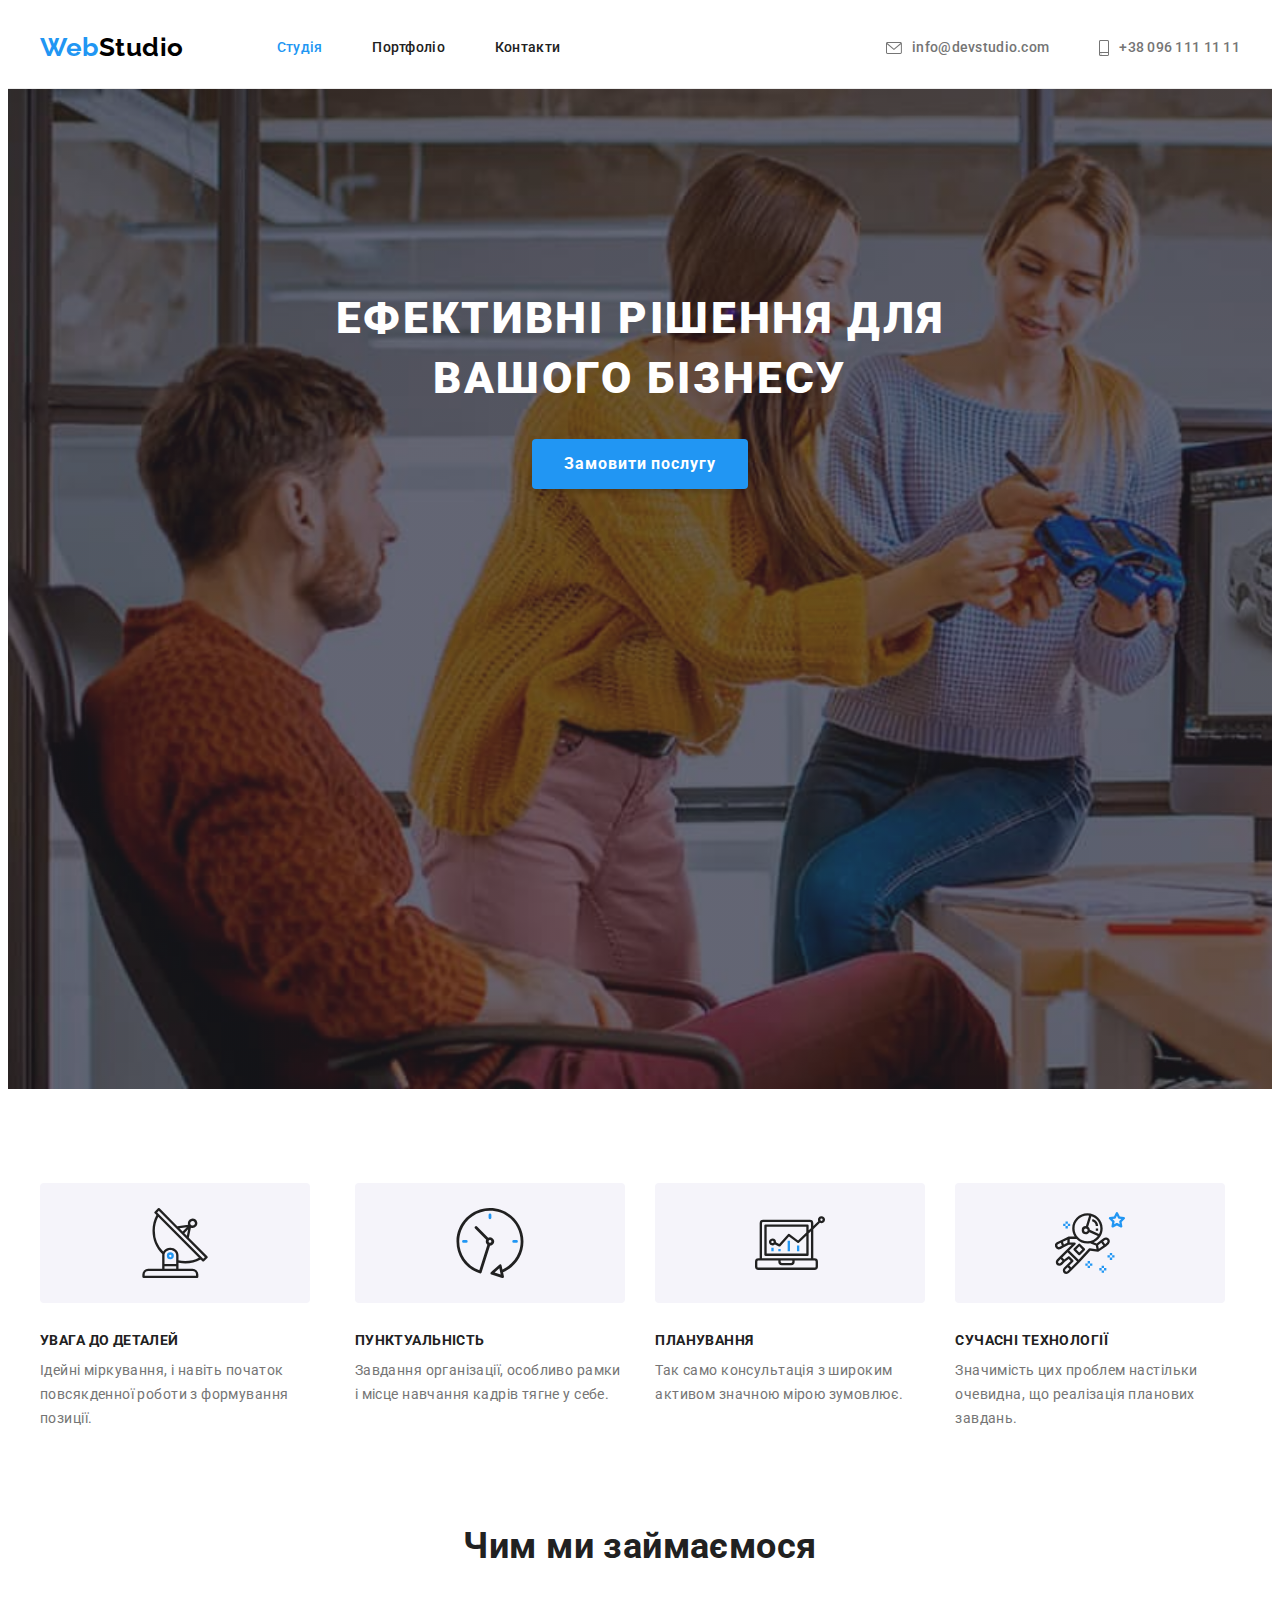
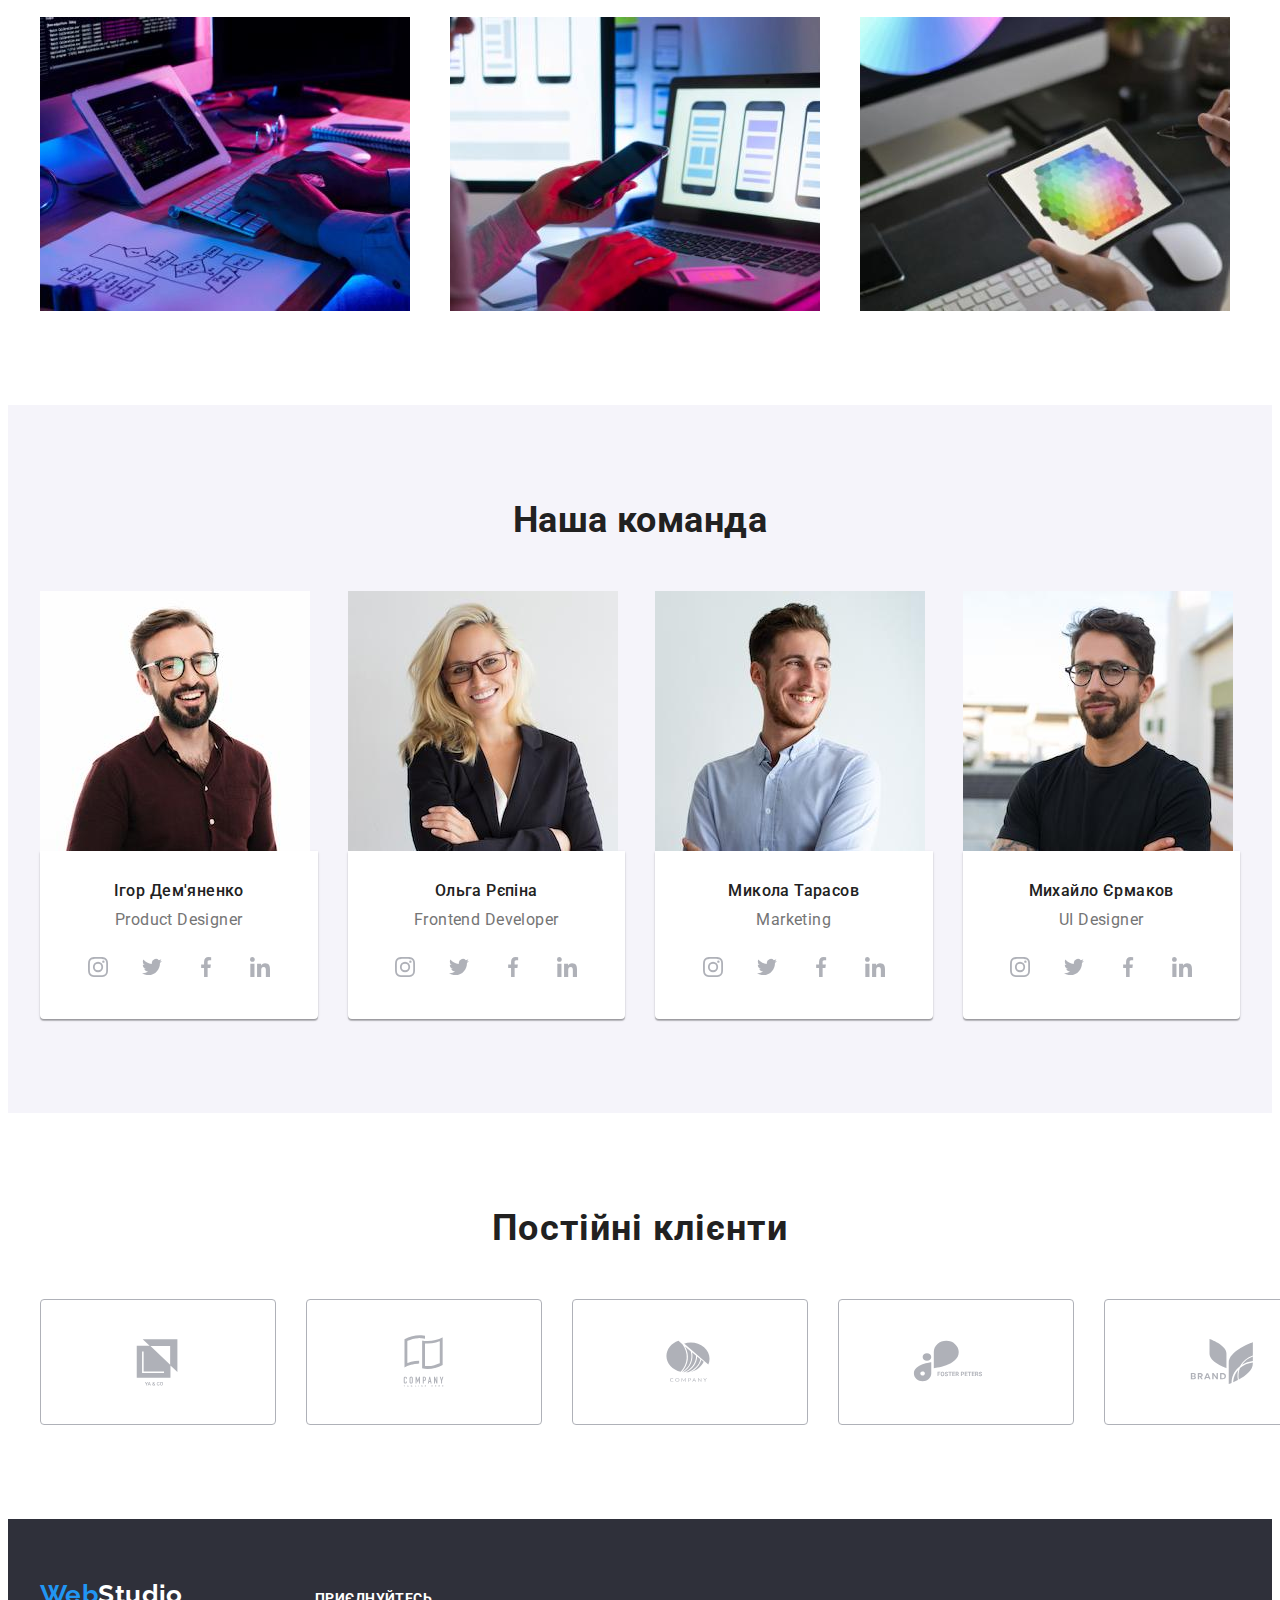
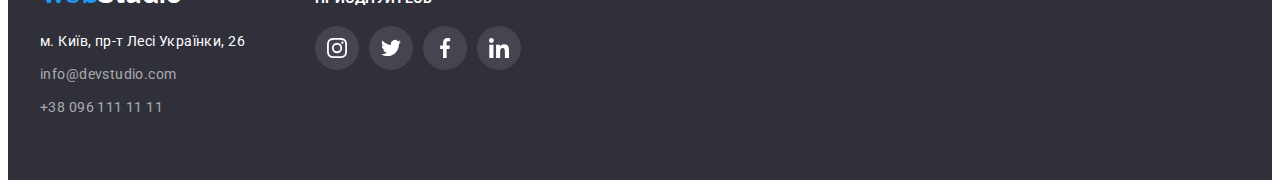
==== commit 186fa64a: "end changes" ====
--- a/index.html
+++ b/index.html
@@ -69,11 +69,11 @@
     <!-- BANNER -->
     <section class="hero">
       <div class="container">
-        <h1 class="banner-title">
-          Ефективні рішення для <br />
-          вашого бізнесу
-        </h1>
-        <button type="button" class="banner-button">Замовити послугу</button>
+          <h1 class="banner-title">
+            Ефективні рішення для <br />
+            вашого бізнесу
+          </h1>
+          <button type="button" class="banner-button">Замовити послугу</button>
       </div>
     </section>
 
@@ -398,7 +398,7 @@
 
       <div class="footer-section2">
         <section class="join">
-          <h2 class="join-title">приєднуйтесь</h2>
+          <p class="join-title">приєднуйтесь</p>
           <ul class="icon list">
             <li>
               <a href="#" class="icon-socialnet">
--- a/css/style.css
+++ b/css/style.css
@@ -1,636 +1,614 @@
-          /* global variables */
-          :root {
-              --primary-font-family: 'Roboto', sans-serif;
-              --primary-color: #757575;
-              --secondary-color: #212121;
-              --accent-color: #2196F3;
-
-
-          }
-
-          /* BODY */
-          body {
-              font-family: var(--primary-font-family), -apple-system, BlinkMacSystemFont, avenir next, avenir, segoe ui, helvetica neue, helvetica, Cantarell, Ubuntu, noto, arial, sans-serif;
-              font-size: 14px;
-              letter-spacing: 0.03em;
-              color: var(--primary-color);
-          }
-
-          h1,
-          h2,
-          h3,
-          ul,
-          p {
-              margin: 0;
-              padding: 0;
-          }
-
-          .list,
-          .item {
-              list-style-type: none;
-
-          }
-
-
-
-          .link {
-
-              text-decoration: none;
-
-          }
-
-          .container {
-              width: 1200px;
-              padding-left: 15px;
-              padding-right: 15px;
-              margin-right: auto;
-              margin-left: auto;
-          }
-
-          .section {
-              padding-top: 94px;
-              padding-bottom: 94px;
-          }
-
-          .image {
-              display: block;
-          }
-
-          /* ШАПКА САЙТУ */
-          .page-header {
-              display: block;
-              align-items: center;
-              border-bottom: 1px solid #ECECEC;
-          }
-
-          .box {
-              display: flex;
-              justify-content: center;
-          }
-
-          .nav {
-              display: flex;
-              align-items: center;
-          }
-
-          .nav-link {
-              display: flex;
-              padding: 0;
-              margin-left: 93px;
-          }
-
-          .nav-link .item:not(:last-child) {
-              margin-right: 50px;
-          }
-
-          .nav .link.nav-logo {
-              display: block;
-              padding-top: 24px;
-              padding-bottom: 25px;
-
-              font-family: 'Raleway', sans-serif;
-              font-weight: 700;
-              font-size: 26px;
-              line-height: 1.2;
-              color: #000000;
-          }
-
-          .nav .link,
-          .header-contacts .link {
-              display: inline-flex;
-              padding-top: 32px;
-              padding-bottom: 32px;
-
-              font-weight: 500;
-              line-height: 1.14;
-              letter-spacing: 0.02em;
-          }
-
-          .nav .link {
-              color: var(--secondary-color);
-
-          }
-
-          .header-contacts .link {
-
-              color: var(--primary-color);
-          }
-
-          .header-contacts {
-              display: flex;
-              align-items: flex-end;
-              margin-left: auto;
-          }
-
-          .header-contacts .item+.item {
-              margin-left: 50px;
-              ;
-          }
-
-          .header-envelope,
-          .header-smartphone {
-              display: inline-flex;
-              margin-right: 10px;
-              fill: currentColor;
-          }
-
-          .header-envelope .icon-header {
-              width: 16px;
-              height: 12px;
-          }
-
-          .header-smartphone .icon-header {
-              width: 10px;
-              height: 16px;
-          }
-
-          /* ACCENT, HOVER, FOCUS of site */
-
-          .accent,
-          .current,
-          .nav .current,
-          .nav-studio:hover,
-          .nav-studio:focus,
-          .nav-portfolio:hover,
-          .nav-portfolio:focus,
-          .nav-contacts:hover,
-          .nav-contacts:focus,
-          .header-mail:hover,
-          .header-tel:hover,
-          .header-mail:focus,
-          .header-tel:focus,
-          .map-link:hover,
-          .map-link:focus,
-          .footer-mail:hover,
-          .footer-tel:hover,
-          .footer-mail:focus,
-          .footer-tel:focus {
-              color: var(--accent-color);
-              fill: var(--accent-color);
-          }
-
-          .visually-hidden {
-              position: absolute;
-              white-space: nowrap;
-              width: 1px;
-              height: 1px;
-              overflow: hidden;
-              border: 0;
-              padding: 0;
-              clip: rect(0 0 0 0);
-              clip-path: inset(50%);
-              margin: -1px;
-          }
-
-          /* ПІДВАЛ САЙТУ */
-          .page-footer {
-              display: flex;
-              padding-top: 60px;
-              padding-bottom: 60px;
-
-              background-color: #2F303A;
-
-          }
-
-          .footer-box {
-              display: inline-flex;
-              gap: 70px;
-          }
-
-          .footer-section1 {
-              display: flex;
-              flex-direction: column;
-          }
-
-          .footer-section2 {
-              display: inline-flex;
-              flex-direction: column;
-          }
-
-          .join .icon.list {
-              display: inline-flex;
-              gap: 10px;
-              margin: 0;
-              padding: 0;
-          }
-
-          .footer-logo {
-              display: block;
-              margin-bottom: 20px;
-
-              font-family: 'Raleway', sans-serif;
-              font-weight: 700;
-              font-size: 26px;
-              line-height: 1.2;
-              color: #FFFFFF;
-          }
-
-          .firm-address {
-              font-weight: 400;
-              line-height: 1.71;
-              font-style: normal;
-          }
-
-          .list .footer-link {
-              margin: 0;
-              padding: 0;
-
-          }
-
-          .list .footer-link:not(:first-child) {
-              margin-top: 9px;
-          }
-
-          .map-link {
-              color: #FFFFFF;
-          }
-
-          .footer-mail,
-          .footer-tel {
-              color: rgba(255, 255, 255, 0.6);
-          }
-
-          .join-title {
-              padding-top: 12px;
-              padding-bottom: 20px;
-              font-weight: 700;
-              font-size: 14px;
-              line-height: calc(16/14);
-              letter-spacing: 0.03em;
-              text-transform: uppercase;
-              color: #FFFFFF;
-
-          }
-
-          .join .icon-socialnet {
-              background: rgba(255, 255, 255, 0.1);
-              border-radius: 50%;
-              fill: #FFFFFF;
-          }
-
-          /* BODY OF INDEX.HTML */
-
-          /* BANNER SECTION */
-          .hero {
-              display: flex;
-              padding-top: 200px;
-              padding-bottom: 200px;
-              background-color: #C4C4C4;
-              ;
-              background-image:
-                  linear-gradient(rgba(47, 48, 58, 0.4), rgba(47, 48, 58, 0.4)),
-                  url(../img/banner.jpg);
-              background-repeat: no-repeat;
-              background-size: cover;
-          }
-
-          .banner-title {
-              margin-top: 0;
-              margin-right: auto;
-              margin-left: auto;
-              margin-bottom: 30px;
-
-              text-align: center;
-
-              font-weight: 900;
-              font-size: 44px;
-              line-height: 1.36;
-              letter-spacing: 0.06em;
-              text-transform: uppercase;
-              color: #FFFFFF;
-          }
-
-          .hero .banner-button {
-              display: flex;
-              width: 216px;
-              height: 50px;
-              justify-content: center;
-              align-items: center;
-              margin: auto;
-              font-family: 'Roboto';
-              font-style: normal;
-              font-weight: 700;
-              font-size: 16px;
-              line-height: 1.88;
-              letter-spacing: 0.06em;
-              color: #FFFFFF;
-              border: 1px solid transparent;
-              box-shadow: 0px 4px 4px rgba(0, 0, 0, 0.15);
-              border-radius: 4px;
-              background-color: var(--accent-color);
-              cursor: pointer;
-          }
-
-          .banner-button:hover,
-          .banner-button:focus {
-              background-color: #188CE8;
-              box-shadow: 0px 4px 4px rgba(0, 0, 0, 0.15);
-              border-radius: 4px;
-
-          }
-
-
-          /* KEY-FEATURES SECTION */
-
-          .key-features .list {
-              display: flex;
-              gap: 30px;
-
-          }
-
-          .key-features-list .key-features-titles {
-              font-family: 'Roboto';
-              font-weight: 700;
-              font-style: normal;
-              font-size: 14px;
-              line-height: 1.14;
-              text-transform: uppercase;
-              color: var(--secondary-color);
-
-          }
-
-          .key-features-text {
-              margin-top: 10px;
-              font-weight: 400;
-              line-height: 1.71;
-          }
-
-          .icon-featers {
-              background-color: #F5F4FA;
-              border-radius: 4px;
-              display: flex;
-              justify-content: center;
-              align-items: center;
-              width: 270px;
-              height: 120px;
-
-          }
-
-          /* WE-DO SECTION */
-
-          .we-do {
-              padding-bottom: 94px;
-          }
-
-          .we-do-title {
-              margin-bottom: 50px;
-
-              font-weight: 700;
-              font-size: 36px;
-              line-height: 1.17;
-              text-align: center;
-              color: var(--secondary-color);
-
-          }
-
-          .we-do .list {
-              display: flex;
-              gap: 30px;
-
-          }
-
-          .we-do-list {
-              flex-basis: calc((100% - 2*30px)/3);
-
-          }
-
-
-
-          /* OUR TEAM */
-
-          .our-team {
-              background: #F5F4FA;
-          }
-
-          .our-team-title {
-              margin-bottom: 50px;
-
-              font-weight: 700;
-              font-size: 36px;
-              line-height: 1.17;
-              text-align: center;
-              color: var(--secondary-color);
-          }
-
-          .our-team .members {
-              display: flex;
-              gap: 30px;
-
-          }
-
-          .member {
-              flex-basis: calc((100% - 90px)/4);
-          }
-
-          .description-image {
-              display: flex;
-              flex-direction: column;
-              justify-content: center;
-              align-items: center;
-              padding: 30px 32px;
-
-              background: #FFFFFF;
-
-              box-shadow: 0px 1px 3px rgba(0, 0, 0, 0.12), 0px 1px 1px rgba(0, 0, 0, 0.14), 0px 2px 1px rgba(0, 0, 0, 0.2);
-              border-radius: 0px 0px 4px 4px;
-
-          }
-
-          .employee-name {
-              font-family: 'Roboto';
-              font-style: normal;
-              font-weight: 500;
-              font-size: 16px;
-              line-height: 1.19;
-              text-align: center;
-              color: var(--secondary-color);
-          }
-
-          .position {
-              margin-top: 10px;
-              margin-bottom: 16px;
-              font-weight: 400;
-              font-size: 16px;
-              line-height: 1.19;
-              text-align: center;
-
-          }
-
-          .description-image .icon.list {
-              display: flex;
-              column-gap: 10px;
-              
-          }
-
-          .icon-socialnet {
-            display: flex;
-            justify-content: center;
-            align-items: center;
-
-              width: 44px;
-              height: 44px;
-              fill: #AFB1B8;
-          }
-
-          .icon-socialnet:hover,
-          .icon-socialnet:focus {
-              fill: #ffffff;
-              background-color: var(--accent-color);
-              border-radius: 50%;
-          }
-
-          .icon-socialnet .icon {
-              width: 20px;
-              height: 20px;
-          }
-
-          /* frequent-customers-title */
-
-          .frequent-customers-title {
-              margin-bottom: 50px;
-              font-weight: 700;
-              font-size: 36px;
-              line-height: calc(42/36);
-              text-align: center;
-              letter-spacing: 0.03em;
-              color: var(--secondary-color);
-          }
-
-          .frequent-customers .icon.list {
-              display: flex;
-              column-gap: 30px;
-          }
-
-          .icon-box {
-            display: flex;
-            justify-content: center;
-            align-items: center;
-              width: 170px;
-              height: 92px;
-              border: 1px solid #AFB1B8;
-              border-radius: 4px;
-              padding: 16px 32px;
-          }
-
-          .icon-box .icon {
-              width: 106px;
-              height: 60px;
-              fill: #AFB1B8;;
-          }
-
-          .icon-box .icon:hover,
-          .icon-box .icon:focus,
-          .icon-box:hover,
-          .icon-box:focus {
-              fill: var(--accent-color);
-              border-color: var(--accent-color);
-          }
-
-          /* PORTFOLIO-PAGE */
-
-
-          /* BUTTONS */
-
-          .portfolio {}
-
-          .portfolio-filter {
-              display: flex;
-              gap: 8px;
-              justify-content: center;
-              margin-bottom: 50px;
-
-          }
-
-          .button-filter {
-
-              padding: 6px 22px;
-
-              font-family: inherit;
-              font-weight: 500;
-              font-size: 16px;
-              line-height: 1.63;
-              text-align: center;
-              color: var(--secondary-color);
-              background: #F5F4FA;
-              border-color: transparent;
-              border-radius: 4px;
-
-          }
-
-          .button-filter:hover,
-          .button-filter:focus {
-              background: #2196F3;
-              box-shadow: 0px 3px 1px rgba(0, 0, 0, 0.1), 0px 1px 2px rgba(0, 0, 0, 0.08), 0px 2px 2px rgba(0, 0, 0, 0.12);
-              border-radius: 4px;
-              color: #FFFFFF;
-          }
-
-
-          /* WORK DESCRIPTION */
-          .work-examples {
-              display: flex;
-              flex-wrap: wrap;
-              gap: 30px;
-              /* Свойство gap CSS задаёт отступы между столбцами и строками, а не вдоль края контейнера сетки. Является сокращением для свойств row-gap и column-gap.*/
-
-          }
-
-          .work-list {
-              display: flex;
-              flex-basis: calc((100% - 2*30px)/3);
-          }
-
-          .work-list:hover,
-          .work-list:focus {
-              box-shadow: 0px 1px 1px rgba(0, 0, 0, 0.12), 0px 4px 4px rgba(0, 0, 0, 0.06), 1px 4px 6px rgba(0, 0, 0, 0.16);
-          }
-
-          .work-list-border {
-              margin: 0;
-              padding: 20px 24px;
-
-              border-top: 0;
-              border-right: 1px solid #EEEEEE;
-              border-bottom: 1px solid #EEEEEE;
-              border-left: 1px solid #EEEEEE;
-          }
-
-          .work-list .link {
-              display: flex;
-              flex-direction: column;
-
-          }
-
-          .work-list-title {
-              margin: 0;
-              padding: 0;
-
-
-              font-size: 18px;
-              line-height: 2;
-              letter-spacing: 0.06em;
-              text-align: left;
-              color: var(--secondary-color);
-          }
-
-          .work-list-description {
-              padding: 0;
-              margin-top: 8px;
-              margin-right: 0;
-              margin-bottom: 0;
-              margin-left: 0;
-              font-weight: 400;
-              font-size: 16px;
-              line-height: 1.88;
-              text-align: left;
-              color: var(--primary-color);
-          }
-
-          /* .current::after {
+/* global variables */
+:root {
+  --primary-font-family: "Roboto", sans-serif;
+  --primary-color: #757575;
+  --secondary-color: #212121;
+  --accent-color: #2196f3;
+}
+
+/* BODY */
+body {
+  font-family: var(--primary-font-family), -apple-system, BlinkMacSystemFont,
+    avenir next, avenir, segoe ui, helvetica neue, helvetica, Cantarell, Ubuntu,
+    noto, arial, sans-serif;
+  font-size: 14px;
+  letter-spacing: 0.03em;
+  color: var(--primary-color);
+
+  max-width: 1600px;
+}
+
+h1,
+h2,
+h3,
+ul,
+p {
+  margin: 0;
+  padding: 0;
+}
+
+.list,
+.item {
+  list-style-type: none;
+}
+
+.link {
+  text-decoration: none;
+}
+
+.container {
+  width: 1200px;
+  padding-left: 15px;
+  padding-right: 15px;
+  margin-right: auto;
+  margin-left: auto;
+}
+
+.section {
+  padding-top: 94px;
+  padding-bottom: 94px;
+}
+
+.image {
+  display: block;
+}
+
+/* ШАПКА САЙТУ */
+.page-header {
+  display: block;
+  align-items: center;
+  border-bottom: 1px solid #ececec;
+}
+
+.box {
+  display: flex;
+  justify-content: center;
+}
+
+.nav {
+  display: flex;
+  align-items: center;
+}
+
+.nav-link {
+  display: flex;
+  padding: 0;
+  margin-left: 93px;
+}
+
+.nav-link .item:not(:last-child) {
+  margin-right: 50px;
+}
+
+.nav .link.nav-logo {
+  display: block;
+  padding-top: 24px;
+  padding-bottom: 25px;
+
+  font-family: "Raleway", sans-serif;
+  font-weight: 700;
+  font-size: 26px;
+  line-height: 1.2;
+  color: #000000;
+}
+
+.nav .link,
+.header-contacts .link {
+  display: flex;
+  align-items: center;
+  padding-top: 32px;
+  padding-bottom: 32px;
+
+  font-weight: 500;
+  line-height: 1.14;
+  letter-spacing: 0.02em;
+}
+
+.nav .link {
+  color: var(--secondary-color);
+}
+
+.header-contacts .link {
+  color: var(--primary-color);
+}
+
+.header-contacts {
+  display: flex;
+  margin-left: auto;
+}
+
+.header-contacts .item + .item {
+  margin-left: 50px;
+}
+
+.header-envelope,
+.header-smartphone {
+  display: inline-flex;
+  margin-right: 10px;
+  fill: currentColor;
+}
+
+.header-envelope .icon-header {
+  width: 16px;
+  height: 12px;
+}
+
+.header-smartphone .icon-header {
+  width: 10px;
+  height: 16px;
+}
+
+/* ACCENT, HOVER, FOCUS of site */
+
+.accent,
+.current,
+.nav .current,
+.nav-studio:hover,
+.nav-studio:focus,
+.nav-portfolio:hover,
+.nav-portfolio:focus,
+.nav-contacts:hover,
+.nav-contacts:focus,
+.header-mail:hover,
+.header-tel:hover,
+.header-mail:focus,
+.header-tel:focus,
+.map-link:hover,
+.map-link:focus,
+.footer-mail:hover,
+.footer-tel:hover,
+.footer-mail:focus,
+.footer-tel:focus {
+  color: var(--accent-color);
+  fill: var(--accent-color);
+}
+
+.visually-hidden {
+  position: absolute;
+  white-space: nowrap;
+  width: 1px;
+  height: 1px;
+  overflow: hidden;
+  border: 0;
+  padding: 0;
+  clip: rect(0 0 0 0);
+  clip-path: inset(50%);
+  margin: -1px;
+}
+
+/* ПІДВАЛ САЙТУ */
+.page-footer {
+  display: flex;
+  padding-top: 60px;
+  padding-bottom: 60px;
+
+  background-color: #2f303a;
+}
+
+.footer-box {
+  display: flex;
+  gap: 70px;
+  align-items: baseline;
+}
+
+.footer-section1 {
+  display: flex;
+  flex-direction: column;
+}
+
+.footer-section2 {
+  display: flex;
+  flex-direction: column;
+}
+
+.join .icon.list {
+  display: inline-flex;
+  gap: 10px;
+  margin: 0;
+  padding: 0;
+}
+
+.footer-logo {
+  display: block;
+  margin-bottom: 20px;
+
+  font-family: "Raleway", sans-serif;
+  font-weight: 700;
+  font-size: 26px;
+  line-height: 1.2;
+  color: #ffffff;
+}
+
+.firm-address {
+  font-weight: 400;
+  line-height: 1.71;
+  font-style: normal;
+}
+
+.list .footer-link {
+  margin: 0;
+  padding: 0;
+}
+
+.list .footer-link:not(:first-child) {
+  margin-top: 9px;
+}
+
+.map-link {
+  color: #ffffff;
+}
+
+.footer-mail,
+.footer-tel {
+  color: rgba(255, 255, 255, 0.6);
+}
+
+.join-title {
+  margin-bottom: 20px;
+  font-weight: 700;
+  font-size: 14px;
+  line-height: calc(16 / 14);
+  letter-spacing: 0.03em;
+  text-transform: uppercase;
+  color: #ffffff;
+}
+
+.join .icon-socialnet {
+  background: rgba(255, 255, 255, 0.1);
+  border-radius: 50%;
+  fill: #ffffff;
+}
+
+/* BODY OF INDEX.HTML */
+
+/* BANNER SECTION */
+.hero {
+  display: flex;
+  max-width: 1600px;
+  height: 600px;
+  padding-top: 200px;
+  padding-bottom: 200px;
+  background-color: #c4c4c4;
+  background-image: linear-gradient(
+      rgba(47, 48, 58, 0.4),
+      rgba(47, 48, 58, 0.4)
+    ),
+     url(../img/banner.jpg);
+  background-repeat: no-repeat;
+  background-size: cover;
+
+}
+
+.banner-title {
+  margin-top: 0;
+  margin-right: auto;
+  margin-left: auto;
+  margin-bottom: 30px;
+
+  text-align: center;
+
+  font-weight: 900;
+  font-size: 44px;
+  line-height: 1.36;
+  letter-spacing: 0.06em;
+  text-transform: uppercase;
+  color: #ffffff;
+}
+
+.hero .banner-button {
+  display: flex;
+  width: 216px;
+  height: 50px;
+  justify-content: center;
+  align-items: center;
+  margin: auto;
+  font-family: "Roboto";
+  font-style: normal;
+  font-weight: 700;
+  font-size: 16px;
+  line-height: 1.88;
+  letter-spacing: 0.06em;
+  color: #ffffff;
+  border: 1px solid transparent;
+  box-shadow: 0px 4px 4px rgba(0, 0, 0, 0.15);
+  border-radius: 4px;
+  background-color: var(--accent-color);
+  cursor: pointer;
+}
+
+.banner-button:hover,
+.banner-button:focus {
+  background-color: #188ce8;
+  box-shadow: 0px 4px 4px rgba(0, 0, 0, 0.15);
+  border-radius: 4px;
+}
+
+/* KEY-FEATURES SECTION */
+
+.key-features .list {
+  display: flex;
+  gap: 30px;
+}
+
+.key-features-list .key-features-titles {
+  margin-bottom: 10px;
+  margin-top: 30px;
+  font-family: "Roboto";
+  font-weight: 700;
+  font-style: normal;
+  font-size: 14px;
+  line-height: 1.14;
+  text-transform: uppercase;
+  color: var(--secondary-color);
+}
+
+.key-features-text {
+  font-weight: 400;
+  line-height: 1.71;
+}
+
+.icon-featers {
+  background-color: #f5f4fa;
+  border-radius: 4px;
+  display: flex;
+  justify-content: center;
+  align-items: center;
+  width: 270px;
+  height: 120px;
+}
+
+/* WE-DO SECTION */
+
+.we-do {
+  padding-bottom: 94px;
+}
+
+.we-do-title {
+  margin-bottom: 50px;
+
+  font-weight: 700;
+  font-size: 36px;
+  line-height: 1.17;
+  text-align: center;
+  color: var(--secondary-color);
+}
+
+.we-do .list {
+  display: flex;
+  gap: 30px;
+}
+
+.we-do-list {
+  flex-basis: calc((100% - 2 * 30px) / 3);
+}
+
+/* OUR TEAM */
+
+.our-team {
+  background: #f5f4fa;
+}
+
+.our-team-title {
+  margin-bottom: 50px;
+
+  font-weight: 700;
+  font-size: 36px;
+  line-height: 1.17;
+  text-align: center;
+  color: var(--secondary-color);
+}
+
+.our-team .members {
+  display: flex;
+  gap: 30px;
+}
+
+.member {
+  flex-basis: calc((100% - 90px) / 4);
+}
+
+.description-image {
+  display: flex;
+  flex-direction: column;
+  justify-content: center;
+  align-items: center;
+  padding: 30px 32px;
+
+  background: #ffffff;
+
+  box-shadow: 0px 1px 3px rgba(0, 0, 0, 0.12), 0px 1px 1px rgba(0, 0, 0, 0.14),
+    0px 2px 1px rgba(0, 0, 0, 0.2);
+  border-radius: 0px 0px 4px 4px;
+}
+
+.employee-name {
+  font-family: "Roboto";
+  font-style: normal;
+  font-weight: 500;
+  font-size: 16px;
+  line-height: 1.19;
+  text-align: center;
+  color: var(--secondary-color);
+}
+
+.position {
+  margin-top: 10px;
+  margin-bottom: 16px;
+  font-weight: 400;
+  font-size: 16px;
+  line-height: 1.19;
+  text-align: center;
+}
+
+.description-image .icon.list {
+  display: flex;
+  column-gap: 10px;
+}
+
+.icon-socialnet {
+  display: flex;
+  justify-content: center;
+  align-items: center;
+
+  width: 44px;
+  height: 44px;
+  fill: #afb1b8;
+}
+
+.icon-socialnet:hover,
+.icon-socialnet:focus {
+  fill: #ffffff;
+  background-color: var(--accent-color);
+  border-radius: 50%;
+}
+
+.icon-socialnet .icon {
+  width: 20px;
+  height: 20px;
+}
+
+/* frequent-customers-title */
+
+.frequent-customers-title {
+  margin-bottom: 50px;
+  font-weight: 700;
+  font-size: 36px;
+  line-height: calc(42 / 36);
+  text-align: center;
+  letter-spacing: 0.03em;
+  color: var(--secondary-color);
+}
+
+.frequent-customers .icon.list {
+  display: flex;
+  column-gap: 30px;
+}
+
+.icon-box {
+  display: flex;
+  justify-content: center;
+  align-items: center;
+  width: 170px;
+  height: 92px;
+  border: 1px solid #afb1b8;
+  border-radius: 4px;
+  padding: 16px 32px;
+}
+
+.icon-box .icon {
+  width: 106px;
+  height: 60px;
+  fill: #afb1b8;
+}
+
+.icon-box .icon:hover,
+.icon-box .icon:focus,
+.icon-box:hover,
+.icon-box:focus {
+  fill: var(--accent-color);
+  border-color: var(--accent-color);
+}
+
+/* PORTFOLIO-PAGE */
+
+/* BUTTONS */
+
+.portfolio {
+}
+
+.portfolio-filter {
+  display: flex;
+  gap: 8px;
+  justify-content: center;
+  margin-bottom: 50px;
+}
+
+.button-filter {
+  padding: 6px 22px;
+
+  font-family: inherit;
+  font-weight: 500;
+  font-size: 16px;
+  line-height: 1.63;
+  text-align: center;
+  color: var(--secondary-color);
+  background: #f5f4fa;
+  border-color: transparent;
+  border-radius: 4px;
+}
+
+.button-filter:hover,
+.button-filter:focus {
+  background: #2196f3;
+  box-shadow: 0px 3px 1px rgba(0, 0, 0, 0.1), 0px 1px 2px rgba(0, 0, 0, 0.08),
+    0px 2px 2px rgba(0, 0, 0, 0.12);
+  border-radius: 4px;
+  color: #ffffff;
+}
+
+/* WORK DESCRIPTION */
+.work-examples {
+  display: flex;
+  flex-wrap: wrap;
+  gap: 30px;
+  /* Свойство gap CSS задаёт отступы между столбцами и строками, а не вдоль края контейнера сетки. Является сокращением для свойств row-gap и column-gap.*/
+}
+
+.work-list {
+  display: flex;
+  flex-basis: calc((100% - 2 * 30px) / 3);
+}
+
+.work-list:hover,
+.work-list:focus {
+  box-shadow: 0px 1px 1px rgba(0, 0, 0, 0.12), 0px 4px 4px rgba(0, 0, 0, 0.06),
+    1px 4px 6px rgba(0, 0, 0, 0.16);
+}
+
+.work-list-border {
+  margin: 0;
+  padding: 20px 24px;
+
+  border-top: 0;
+  border-right: 1px solid #eeeeee;
+  border-bottom: 1px solid #eeeeee;
+  border-left: 1px solid #eeeeee;
+}
+
+.work-list .link {
+  display: flex;
+  flex-direction: column;
+}
+
+.work-list-title {
+  margin: 0;
+  padding: 0;
+
+  font-size: 18px;
+  line-height: 2;
+  letter-spacing: 0.06em;
+  text-align: left;
+  color: var(--secondary-color);
+}
+
+.work-list-description {
+  padding: 0;
+  margin-top: 8px;
+  margin-right: 0;
+  margin-bottom: 0;
+  margin-left: 0;
+  font-weight: 400;
+  font-size: 16px;
+  line-height: 1.88;
+  text-align: left;
+  color: var(--primary-color);
+}
+
+/* .current::after {
     content: '';
     position: absolute;
     width: 48px;
     height: 4px;
     background: #2196F3;
     border-radius: 2px;
-} */+} */
